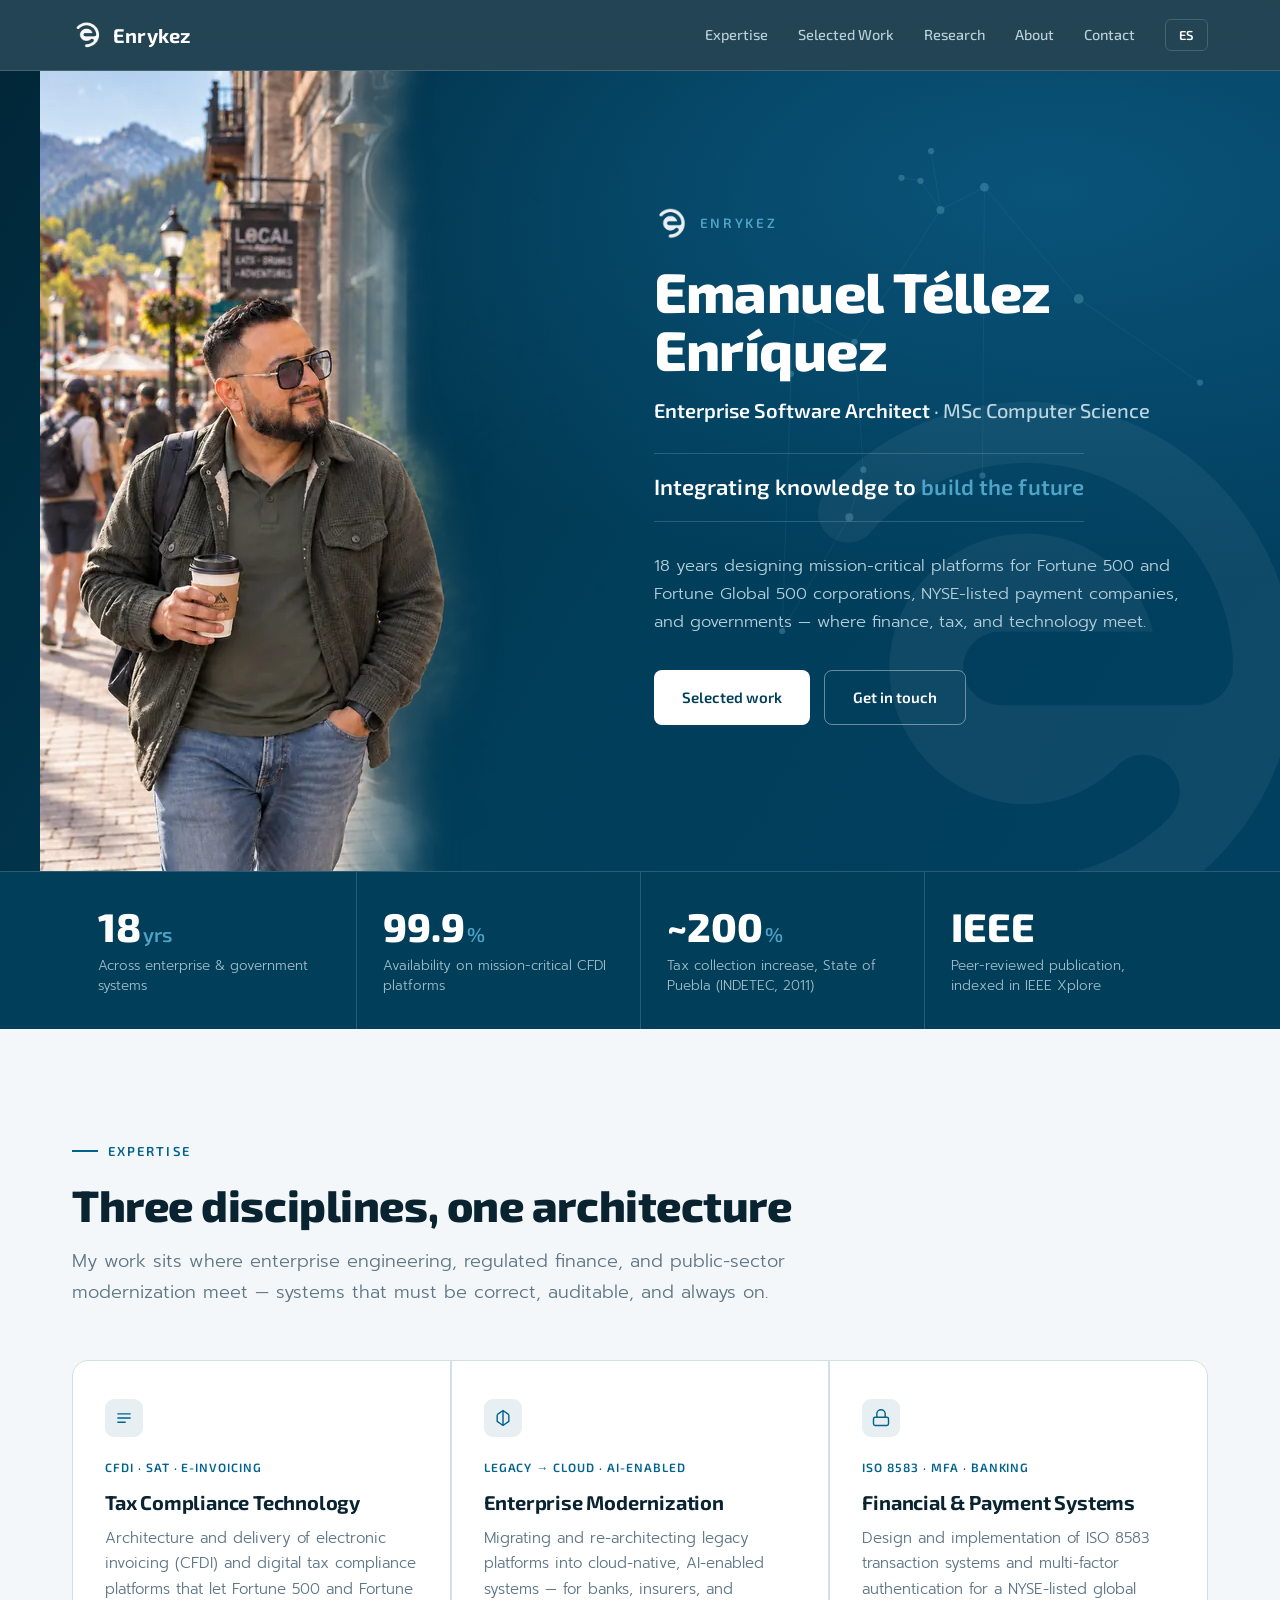
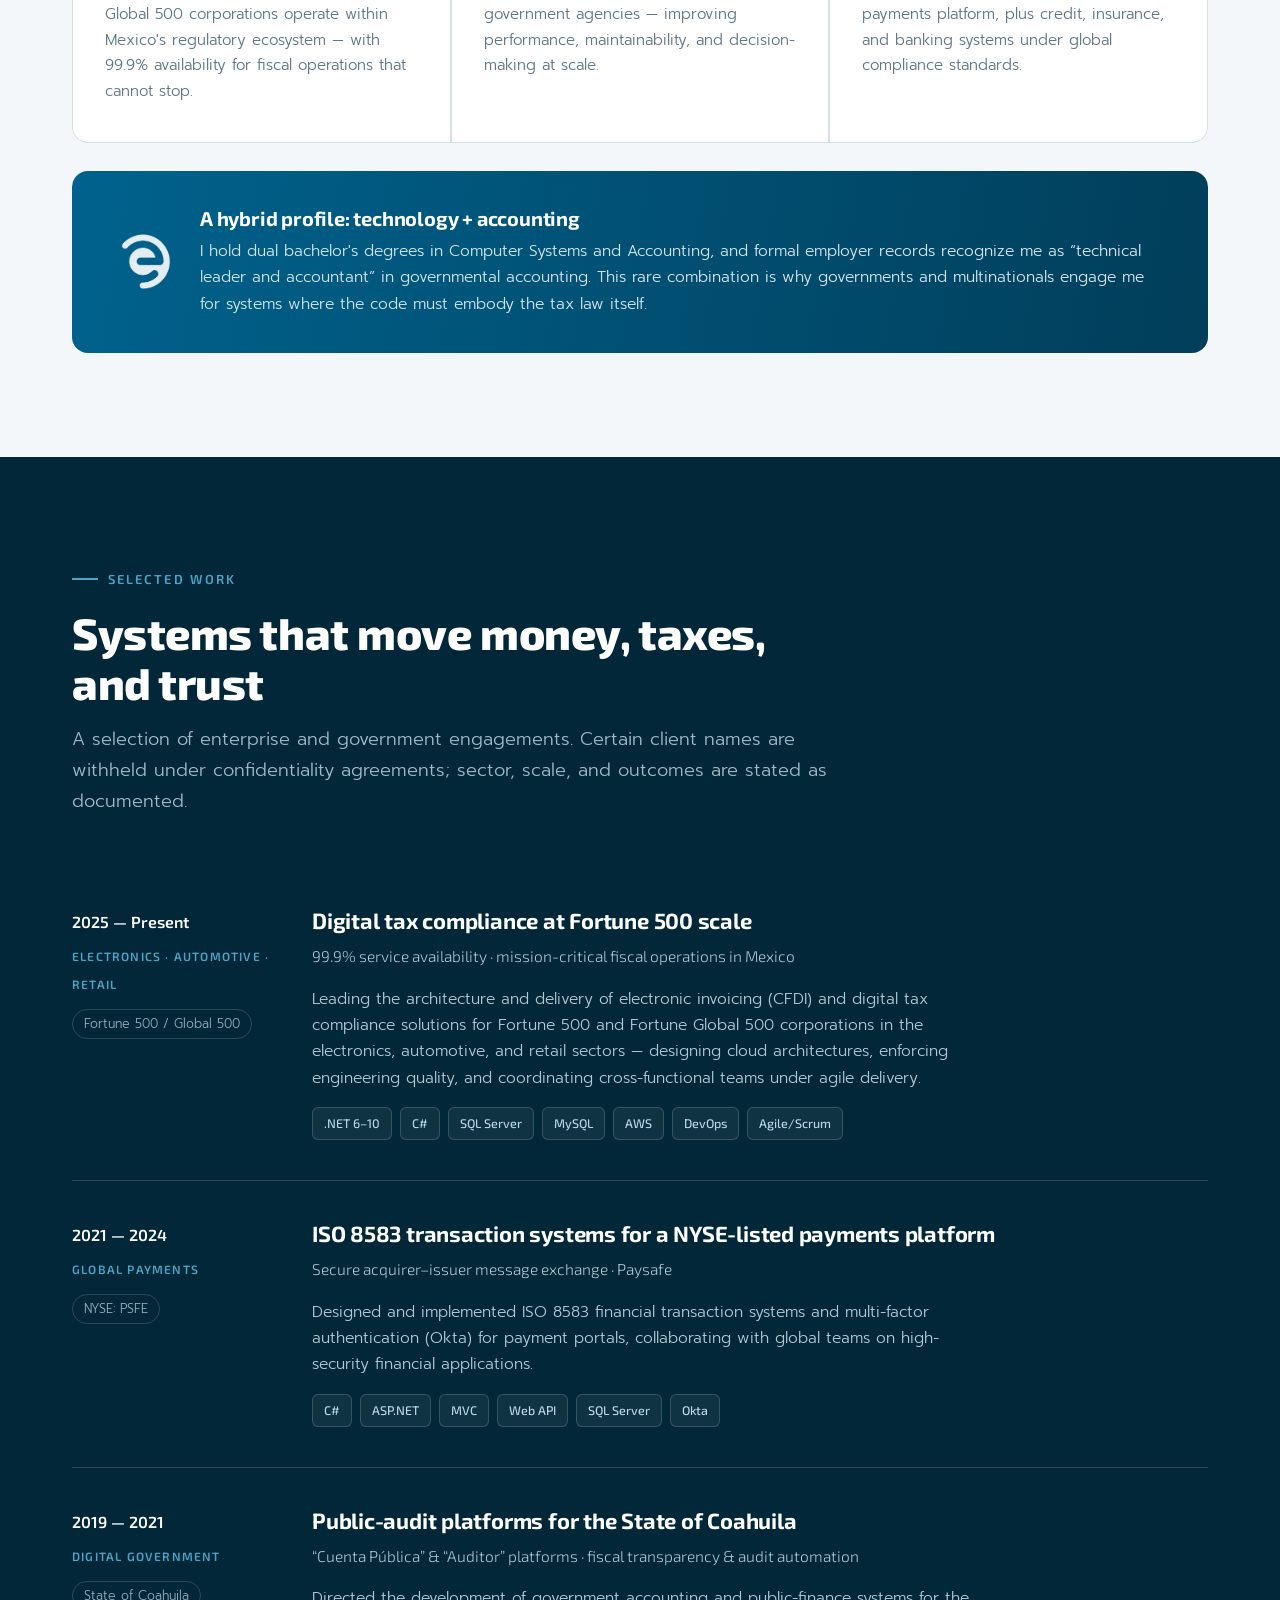
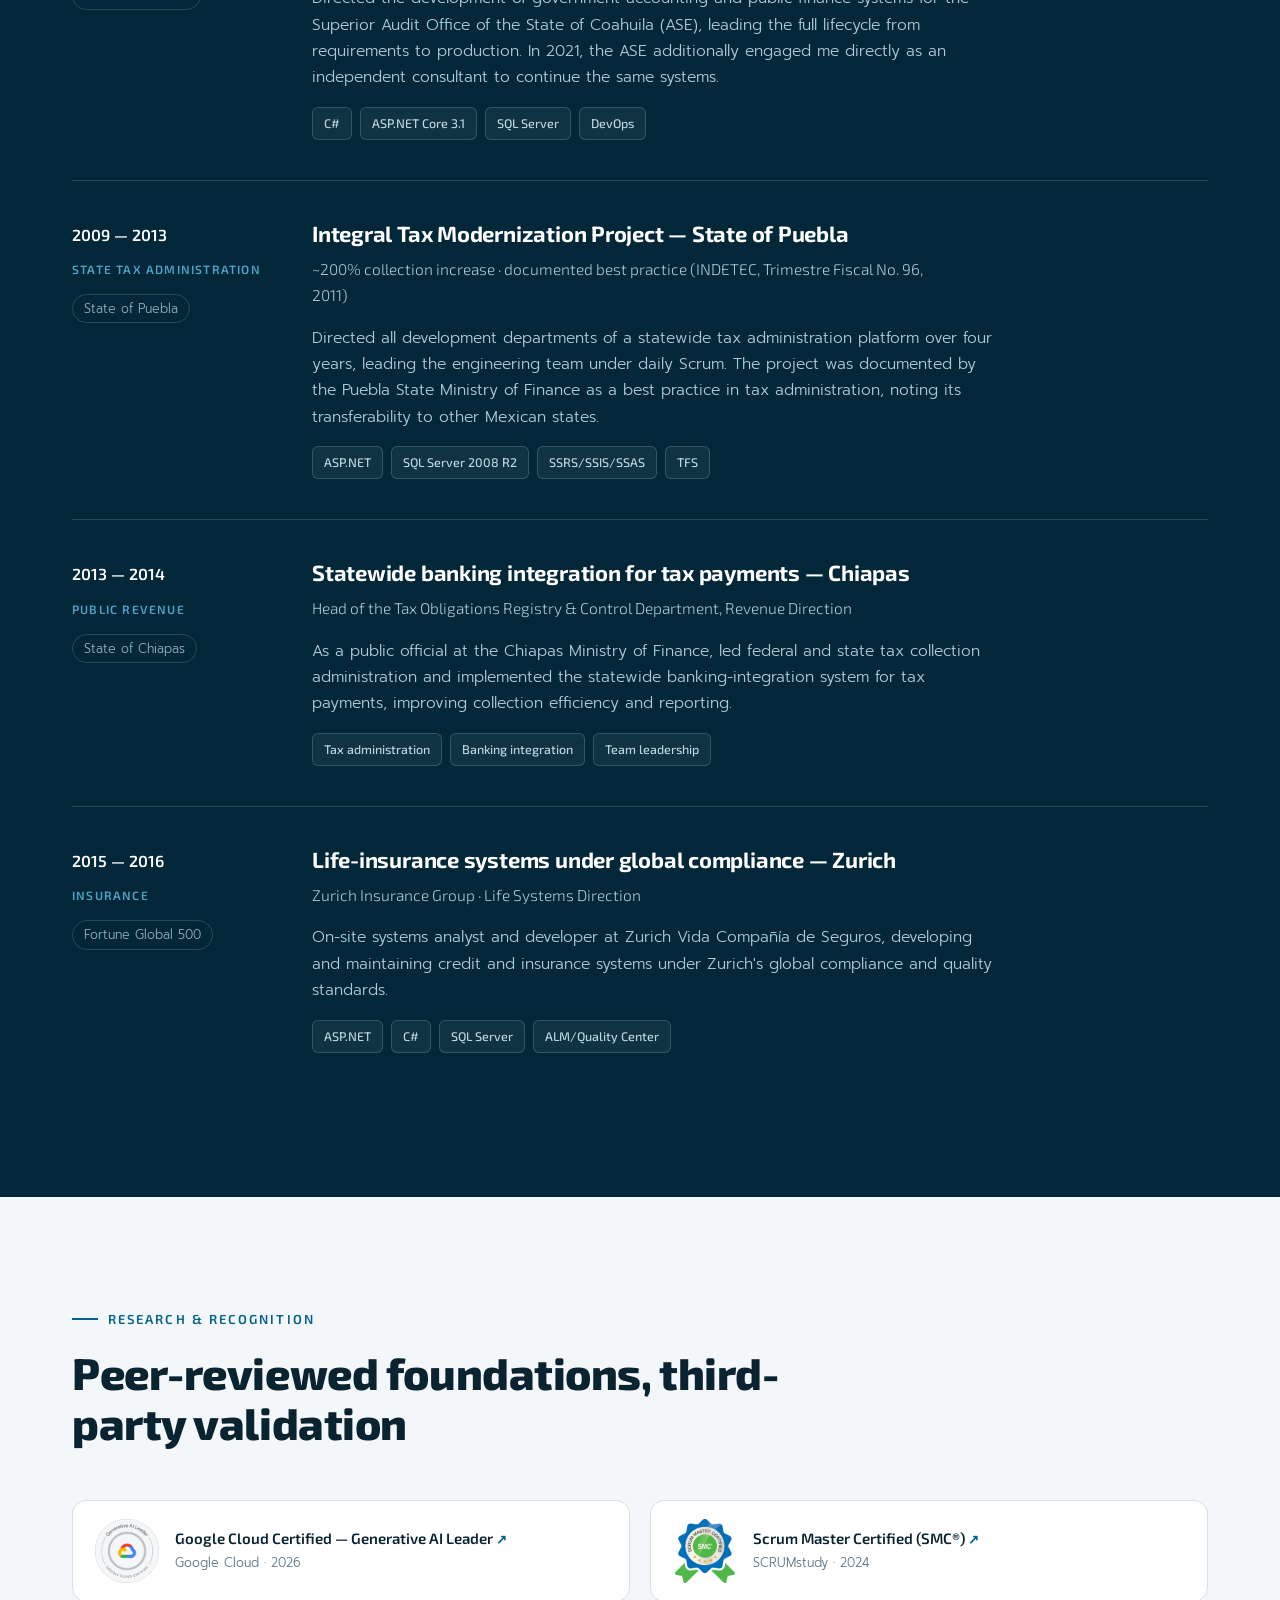
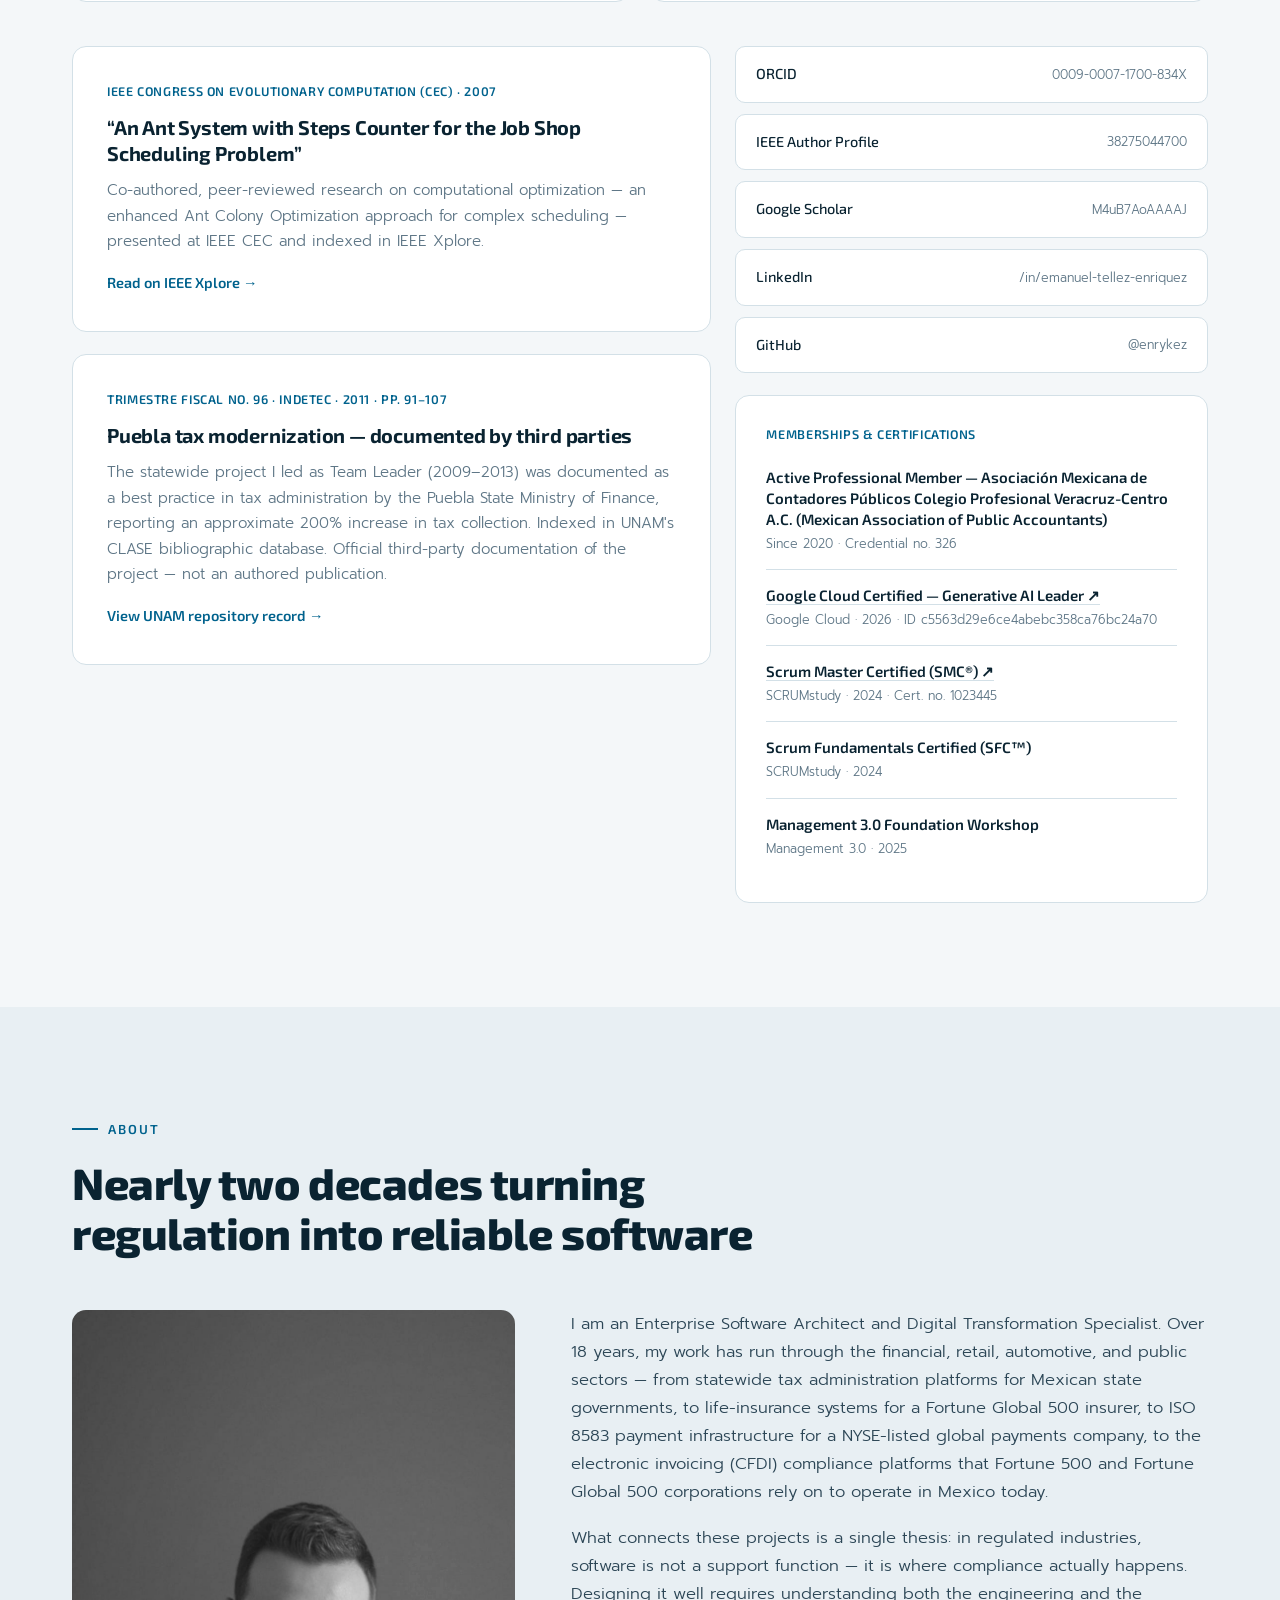
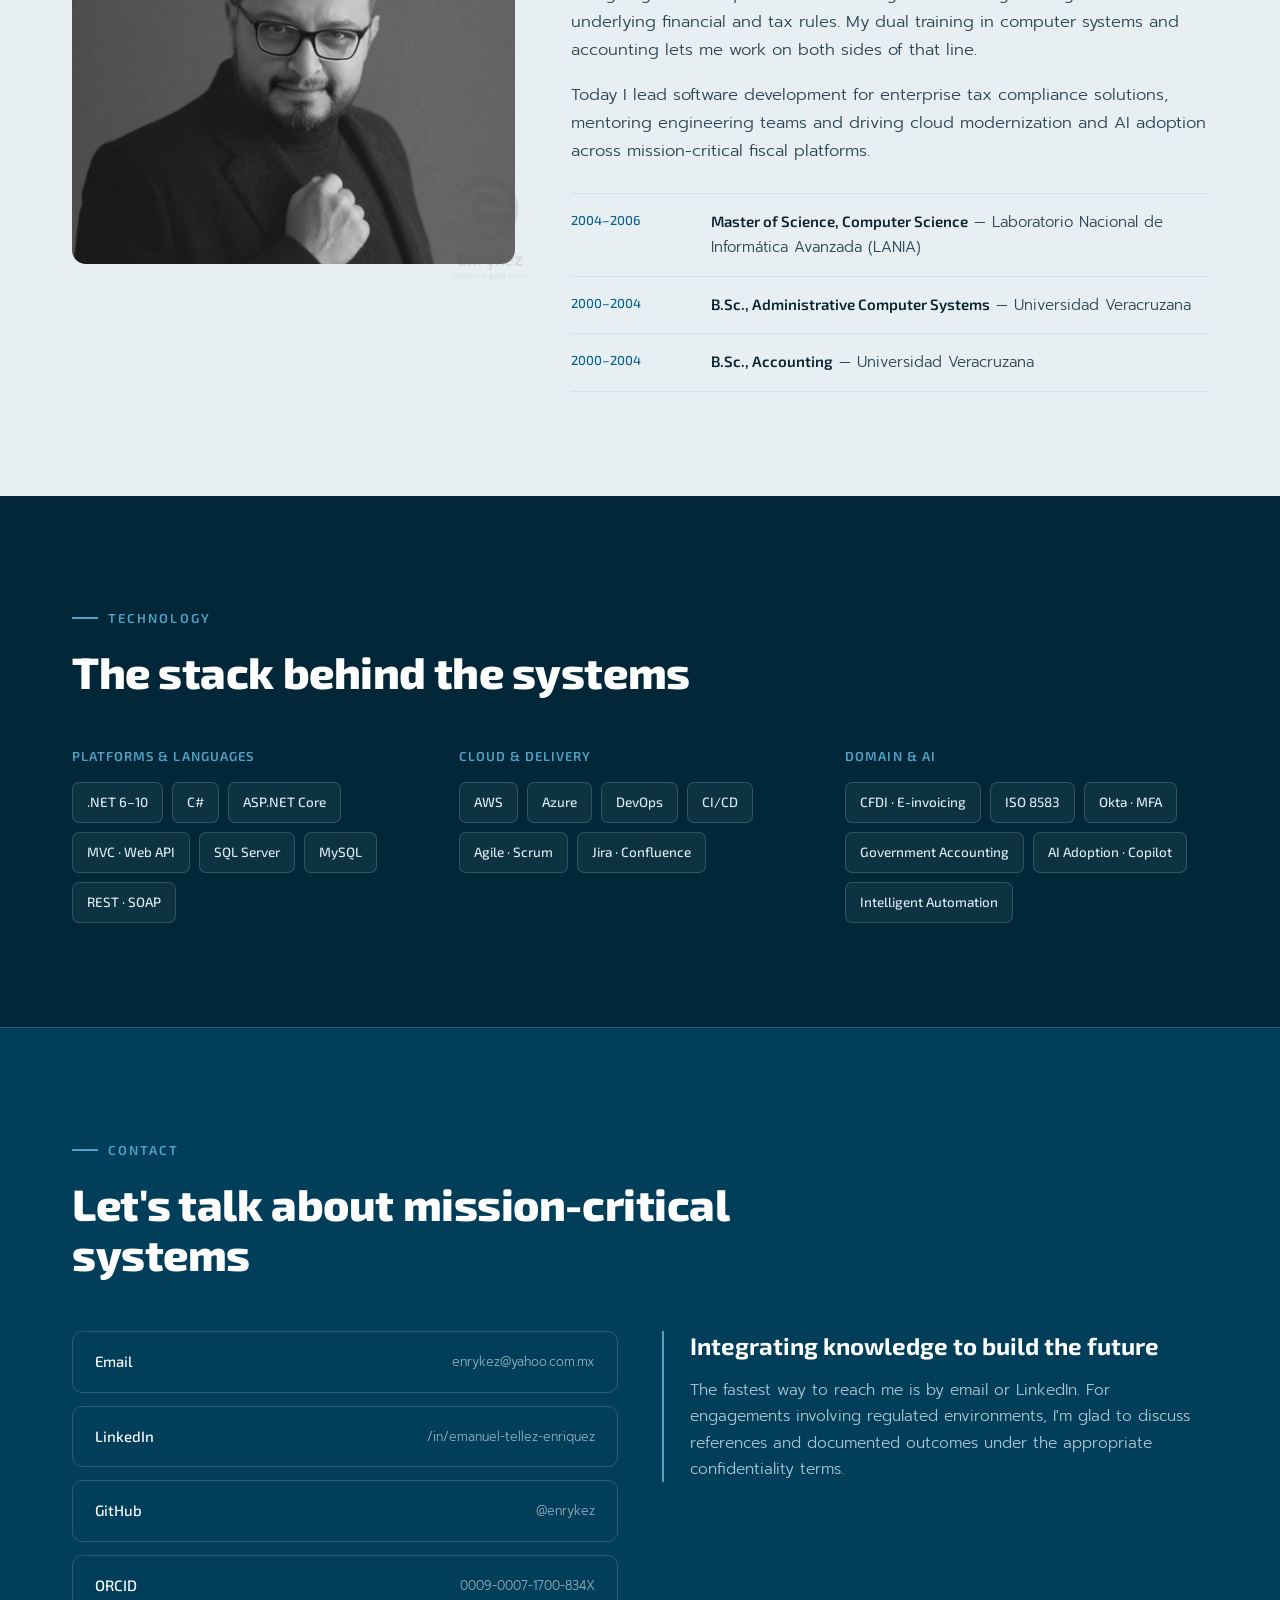
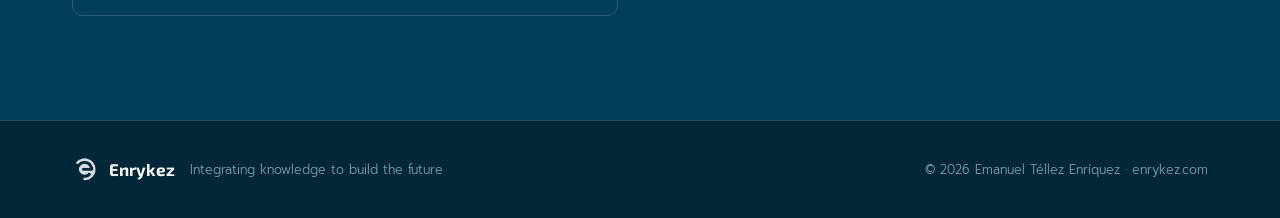
==== index.html @ e61f7959 "perf: optimize images, add OG card, fix consistency and a11y - Hero: 1.97 MB PNG -> responsive WebP " ====
<!DOCTYPE html>
<html lang="en">
<head>
<meta charset="UTF-8">
<meta name="viewport" content="width=device-width, initial-scale=1.0">
<title>Emanuel Téllez Enríquez — Enterprise Software Architect | Enrykez</title>
<meta name="description" content="Enterprise Software Architect with 18 years delivering mission-critical systems for Fortune 500 and Fortune Global 500 corporations, NYSE-listed payment platforms, and government institutions. Specialist in Mexico's electronic invoicing (CFDI) ecosystem, tax compliance automation, and enterprise modernization.">
<meta name="author" content="Emanuel Téllez Enríquez">
<link rel="canonical" href="https://enrykez.com/">
<meta property="og:type" content="profile">
<meta property="og:title" content="Emanuel Téllez Enríquez — Enterprise Software Architect | Enrykez">
<meta property="og:description" content="Integrating knowledge to build the future. 18 years of mission-critical systems for Fortune 500 & Global 500 corporations, payment platforms, and governments.">
<meta property="og:url" content="https://enrykez.com/">
<meta property="og:image" content="https://enrykez.com/assets/og-enrykez.jpg">
<meta property="og:image:width" content="1200">
<meta property="og:image:height" content="630">
<meta property="og:image:alt" content="Emanuel Téllez Enríquez — Enterprise Software Architect · Enrykez">
<meta property="og:locale" content="en_US">
<meta property="og:locale:alternate" content="es_MX">
<meta name="twitter:card" content="summary_large_image">
<meta name="theme-color" content="#012738">
<link rel="icon" href="assets/favicon.ico" sizes="any">
<link rel="icon" href="assets/favicon-32.png" type="image/png" sizes="32x32">
<link rel="apple-touch-icon" href="assets/apple-touch-icon.png">
<link rel="preload" as="image" href="assets/emanuel-hero-600.webp" imagesrcset="assets/emanuel-hero-600.webp 600w, assets/emanuel-hero-1086.webp 1086w" imagesizes="(max-width:1000px) 420px, 600px" type="image/webp">
<link rel="preconnect" href="https://fonts.googleapis.com">
<link rel="preconnect" href="https://fonts.gstatic.com" crossorigin>
<link href="https://fonts.googleapis.com/css2?family=Exo+2:wght@400;500;600;700;800&family=Prompt:wght@300;400;500;600&display=swap" rel="stylesheet">
<script type="application/ld+json">
{
  "@context": "https://schema.org",
  "@type": "Person",
  "name": "Emanuel Téllez Enríquez",
  "url": "https://enrykez.com",
  "jobTitle": "Enterprise Software Architect",
  "description": "Enterprise Software Architect and Digital Transformation Specialist. 18 years of experience in mission-critical systems for Fortune 500 and Fortune Global 500 corporations, payment platforms, and government institutions.",
  "alumniOf": [
    {"@type": "CollegeOrUniversity", "name": "Laboratorio Nacional de Informática Avanzada (LANIA)"},
    {"@type": "CollegeOrUniversity", "name": "Universidad Veracruzana"}
  ],
  "knowsAbout": ["Software Architecture", "Tax Compliance Technology", "Electronic Invoicing (CFDI)", "Enterprise Modernization", "Payment Systems (ISO 8583)", "Digital Government"],
  "sameAs": [
    "https://www.linkedin.com/in/emanuel-tellez-enriquez",
    "https://github.com/enrykez",
    "https://orcid.org/0009-0007-1700-834X",
    "https://scholar.google.com/citations?user=M4uB7AoAAAAJ",
    "https://ieeexplore.ieee.org/author/38275044700"
  ]
}
</script>
<style>
:root{
  --brand:#00628D;
  --brand-deep:#013E5A;
  --brand-abyss:#012738;
  --brand-glow:#4FA3C7;
  --paper:#F4F7F9;
  --paper-2:#E8EFF3;
  --ink:#0A2331;
  --text:#2C4656;
  --muted:#5E7686;
  --white:#FFFFFF;
  --line:#D3E0E7;
  --line-dark:rgba(255,255,255,.16);
  --display:'Exo 2',sans-serif;
  --body:'Prompt',sans-serif;
}
*{margin:0;padding:0;box-sizing:border-box}
html{scroll-behavior:smooth}
body{font-family:var(--body);font-weight:300;color:var(--text);background:var(--paper);line-height:1.7;font-size:16.5px;-webkit-font-smoothing:antialiased}
img{max-width:100%;display:block}
a{color:var(--brand);text-decoration:none}
a:hover{text-decoration:underline}
a:focus-visible,button:focus-visible{outline:2px solid var(--brand-glow);outline-offset:3px;border-radius:3px}
h1,h2,h3,h4{font-family:var(--display);color:var(--ink);line-height:1.14;font-weight:700;letter-spacing:-.01em}

/* Language toggle */
span.es,span.en{display:none}
span.en{display:inline}
body.lang-es span.es{display:inline}
body.lang-es span.en{display:none}

.wrap{max-width:1200px;margin:0 auto;padding:0 32px}
.section{padding:104px 0}
.section-head{max-width:760px;margin-bottom:52px}
.kicker{font-family:var(--display);font-weight:600;font-size:13px;letter-spacing:.16em;text-transform:uppercase;color:var(--brand);display:inline-flex;align-items:center;gap:10px;margin-bottom:18px}
.kicker::before{content:"";width:26px;height:2px;background:var(--brand);display:inline-block}
h2{font-size:clamp(30px,4vw,44px);font-weight:800;margin-bottom:16px}
.lede{font-size:18px;color:var(--muted);font-weight:300;max-width:70ch}
.dark{background:var(--brand-abyss);color:#CFE0E8}
.dark h2,.dark h3,.dark h4{color:#fff}
.dark .lede{color:#9FBAC7}
.dark .kicker{color:var(--brand-glow)}
.dark .kicker::before{background:var(--brand-glow)}

/* NAV */
nav{position:sticky;top:0;z-index:60;background:rgba(1,39,56,.86);backdrop-filter:blur(12px);border-bottom:1px solid var(--line-dark)}
.nav-inner{display:flex;align-items:center;justify-content:space-between;height:70px}
.brand-lock{display:flex;align-items:center;gap:11px;text-decoration:none}
.brand-lock img{width:30px;height:auto}
.brand-lock .wordmark{font-family:var(--display);font-weight:700;font-size:20px;color:#fff;letter-spacing:.01em}
.nav-links{display:flex;gap:30px;align-items:center}
.nav-links a{color:#B9CFD9;font-family:var(--display);font-size:14.5px;font-weight:500;text-decoration:none}
.nav-links a:hover{color:#fff}
.lang-btn{font-family:var(--display);font-weight:600;font-size:13px;color:#fff;background:transparent;border:1px solid var(--line-dark);border-radius:6px;padding:7px 13px;cursor:pointer;letter-spacing:.04em}
.lang-btn:hover{border-color:var(--brand-glow);color:var(--brand-glow)}
.menu-btn{display:none;background:none;border:none;color:#fff;font-size:26px;cursor:pointer;line-height:1}

/* HERO */
.hero{position:relative;background:
   radial-gradient(120% 90% at 82% 15%, #0A5379 0%, transparent 55%),
   linear-gradient(120deg, var(--brand-abyss) 0%, var(--brand-deep) 52%, #024061 100%);
   color:#EAF2F6;overflow:hidden}
.hero-net{position:absolute;inset:0;opacity:.5;pointer-events:none}
.hero-symbol-wm{position:absolute;right:-6%;bottom:-14%;width:52%;max-width:640px;opacity:.05;pointer-events:none;filter:brightness(0) invert(1)}
.hero-grid{position:relative;display:grid;grid-template-columns:1.02fr 1fr;align-items:end;min-height:640px;z-index:2}
.hero-photo{align-self:end;margin-left:-32px}
.hero-photo img{width:100%;max-width:600px;height:auto;display:block}
.hero-copy{align-self:center;padding:80px 0 90px 8px}
.hero-eyebrow{display:flex;align-items:center;gap:12px;margin-bottom:22px}
.hero-eyebrow img{width:34px;height:auto;filter:brightness(0) invert(1);opacity:.92}
.hero-eyebrow span{font-family:var(--display);font-weight:600;font-size:13.5px;letter-spacing:.2em;text-transform:uppercase;color:var(--brand-glow)}
.hero h1{color:#fff;font-size:clamp(34px,4.6vw,56px);font-weight:800;line-height:1.05;margin-bottom:14px}
.hero .role{font-family:var(--display);font-weight:500;font-size:clamp(16px,2vw,20px);color:#BcD7E2;margin-bottom:26px}
.hero .role b{color:#fff;font-weight:600}
.slogan{display:inline-block;font-family:var(--display);font-weight:600;font-size:clamp(17px,2.1vw,22px);color:#fff;padding:14px 0 15px;border-top:1px solid var(--line-dark);border-bottom:1px solid var(--line-dark);margin-bottom:30px;letter-spacing:.005em}
.slogan .accent{color:var(--brand-glow)}
.hero p.pitch{font-size:16.5px;color:#B4CED9;font-weight:300;max-width:52ch;margin-bottom:34px}
.hero-ctas{display:flex;gap:14px;flex-wrap:wrap}
.btn{display:inline-flex;align-items:center;font-family:var(--display);font-weight:600;font-size:15px;padding:14px 28px;border-radius:8px;text-decoration:none;transition:background .2s,border-color .2s,color .2s}
.btn:hover{text-decoration:none}
.btn-primary{background:var(--white);color:var(--brand-deep)}
.btn-primary:hover{background:var(--brand-glow);color:#04283a}
.btn-ghost{border:1px solid rgba(255,255,255,.4);color:#fff}
.btn-ghost:hover{border-color:#fff;background:rgba(255,255,255,.08)}

/* METRICS band */
.metrics{background:var(--brand-deep);border-top:1px solid var(--line-dark)}
.metrics-inner{display:grid;grid-template-columns:repeat(4,1fr)}
.metric-cell{padding:34px 26px;border-left:1px solid var(--line-dark);position:relative}
.metric-cell:first-child{border-left:none}
.metric-cell .num{font-family:var(--display);font-weight:800;font-size:clamp(30px,3.4vw,40px);color:#fff;line-height:1}
.metric-cell .num .unit{font-size:.5em;font-weight:600;color:var(--brand-glow);margin-left:2px}
.metric-cell .lbl{font-family:var(--body);font-weight:300;font-size:13.5px;color:#9FBAC7;margin-top:10px;line-height:1.45}

/* EXPERTISE */
.exp-grid{display:grid;grid-template-columns:repeat(3,1fr);gap:2px;background:var(--line);border:1px solid var(--line);border-radius:16px;overflow:hidden}
.exp-cell{background:var(--white);padding:38px 32px}
.exp-cell .exp-ico{width:38px;height:38px;border-radius:9px;background:var(--paper-2);display:flex;align-items:center;justify-content:center;margin-bottom:20px}
.exp-cell .exp-ico svg{width:20px;height:20px;stroke:var(--brand);fill:none;stroke-width:1.7}
.exp-cell h3{font-size:20px;font-weight:700;margin-bottom:12px}
.exp-cell .dom{font-family:var(--display);font-size:12px;font-weight:600;letter-spacing:.08em;text-transform:uppercase;color:var(--brand);margin-bottom:14px}
.exp-cell p{font-size:15px;color:var(--muted);font-weight:300}
.hybrid{margin-top:28px;background:linear-gradient(100deg,var(--brand) 0%,var(--brand-deep) 100%);border-radius:16px;padding:36px 40px;display:flex;gap:24px;align-items:center;color:#EAF2F6}
.hybrid .hb-symbol{width:64px;flex:none;filter:brightness(0) invert(1);opacity:.9}
.hybrid h3{color:#fff;font-size:20px;margin-bottom:8px}
.hybrid p{font-size:15.5px;color:#D3E4EC;font-weight:300}

/* WORK — editorial timeline */
.work-list{display:flex;flex-direction:column;gap:0}
.work-item{display:grid;grid-template-columns:200px 1fr;gap:40px;padding:40px 0;border-top:1px solid var(--line-dark)}
.work-item:first-child{border-top:none}
.work-when{font-family:var(--display);font-weight:600}
.work-when .yr{color:#fff;font-size:16px;display:block;margin-bottom:6px}
.work-when .sec{font-size:12px;font-weight:600;letter-spacing:.1em;text-transform:uppercase;color:var(--brand-glow)}
.work-when .flag{display:inline-block;margin-top:12px;font-family:var(--body);font-weight:300;font-size:12.5px;color:#8FAcBA;border:1px solid var(--line-dark);border-radius:20px;padding:3px 11px}
.work-body h3{color:#fff;font-size:22px;font-weight:700;margin-bottom:10px}
.work-impact{font-family:var(--display);font-weight:600;font-size:15px;color:var(--brand-glow);margin-bottom:12px}
.work-body p{font-size:15.5px;color:#AFC8D4;font-weight:300;margin-bottom:16px;max-width:68ch}
.work-tech{display:flex;flex-wrap:wrap;gap:8px}
.work-tech>span{font-family:var(--display);font-size:12.5px;font-weight:500;color:#BcD7E2;background:rgba(255,255,255,.06);border:1px solid var(--line-dark);border-radius:6px;padding:5px 11px}
.work-tech>span .en,.work-tech>span .es{background:none;border:none;padding:0}
.work-note{max-width:760px;margin:28px auto 0;text-align:center;font-size:13.5px;color:#7F9BAA;font-weight:300}

/* RESEARCH */
.research-grid{display:grid;grid-template-columns:1.15fr .85fr;gap:24px}
.paper{background:var(--white);border:1px solid var(--line);border-radius:14px;padding:34px}
.paper+.paper{margin-top:22px}
.paper .venue{font-family:var(--display);font-size:12.5px;font-weight:600;letter-spacing:.05em;color:var(--brand);text-transform:uppercase;margin-bottom:12px}
.paper h3{font-size:20px;font-weight:700;margin-bottom:12px;line-height:1.3}
.paper p{font-size:15px;color:var(--muted);font-weight:300}
.paper .go{display:inline-block;margin-top:16px;font-family:var(--display);font-weight:600;font-size:14.5px}
.profiles{display:flex;flex-direction:column;gap:11px}
.profile-link{display:flex;justify-content:space-between;align-items:center;background:var(--white);border:1px solid var(--line);border-radius:10px;padding:15px 20px;font-family:var(--display);font-size:14.5px;font-weight:500;color:var(--ink);text-decoration:none;transition:border-color .2s,transform .2s}
.profile-link:hover{border-color:var(--brand);text-decoration:none;transform:translateX(3px)}
.profile-link .id{font-family:var(--body);font-weight:300;font-size:12.5px;color:var(--muted)}

/* CERT BADGE STRIP */
.badge-strip{display:flex;flex-wrap:wrap;gap:20px;margin-bottom:44px}
.badge-tile{display:flex;align-items:center;gap:16px;background:var(--white);border:1px solid var(--line);border-radius:14px;padding:18px 22px;text-decoration:none;transition:border-color .2s,transform .2s;flex:1 1 260px;min-width:0}
.badge-tile:hover{border-color:var(--brand);transform:translateY(-2px);text-decoration:none}
.badge-tile img{width:64px;height:64px;object-fit:contain;flex:none}
.badge-tile .bt-txt{display:flex;flex-direction:column;gap:3px;min-width:0}
.badge-tile .bt-name{font-family:var(--display);font-weight:600;font-size:15px;color:var(--ink);line-height:1.3}
.badge-tile .bt-org{font-family:var(--body);font-weight:300;font-size:12.5px;color:var(--muted)}
.badge-tile.verifiable .bt-name::after{content:" ↗";color:var(--brand);font-size:.85em}
@media(max-width:1000px){.badge-tile{flex:1 1 100%}.badge-tile img{width:56px;height:56px}}

/* CREDENTIALS */
.cred-card{background:var(--white);border:1px solid var(--line);border-radius:14px;padding:28px 30px;margin-top:22px}
.cred-card .venue{font-family:var(--display);font-size:12.5px;font-weight:600;letter-spacing:.05em;color:var(--brand);text-transform:uppercase;margin-bottom:6px}
.cred-list{list-style:none}
.cred-list li{display:flex;align-items:center;gap:15px;padding:15px 0;border-bottom:1px solid var(--line)}
.cred-list li:last-child{border-bottom:none}
.cred-list li>div{display:flex;flex-direction:column;gap:3px;min-width:0}
.cred-name{font-family:var(--display);font-weight:600;color:var(--ink);font-size:15px;line-height:1.4}
.cred-name a{color:var(--ink);text-decoration:none;border-bottom:1px solid var(--line)}
.cred-name a:hover{color:var(--brand);border-bottom-color:var(--brand)}
.cred-meta{font-family:var(--body);font-weight:300;font-size:12.5px;color:var(--muted);word-break:break-word}

/* ABOUT */
.about-grid{display:grid;grid-template-columns:.82fr 1.18fr;gap:56px;align-items:start}
.about-photo{position:relative}
.about-photo img{border-radius:14px;filter:grayscale(1) contrast(1.02);width:100%;aspect-ratio:4/5;object-fit:cover;object-position:center top}
.about-photo .wm{position:absolute;right:-16px;bottom:-16px;width:82px;opacity:.14}
.about-copy p{margin-bottom:17px;font-size:16.5px;font-weight:300}
.edu{margin-top:28px;border-top:1px solid var(--line)}
.edu-row{display:grid;grid-template-columns:120px 1fr;gap:20px;padding:15px 0;border-bottom:1px solid var(--line);font-size:15px;font-weight:300}
.edu-row .yr{font-family:var(--display);font-size:13px;font-weight:500;color:var(--brand)}
.edu-row b{font-family:var(--display);color:var(--ink);font-weight:600}

/* TECH */
.tech-groups{display:grid;grid-template-columns:repeat(3,1fr);gap:24px}
.tech-group h3{font-family:var(--display);font-size:13px;font-weight:600;letter-spacing:.08em;text-transform:uppercase;color:var(--brand-glow);margin-bottom:18px}
.chips{display:flex;flex-wrap:wrap;gap:9px}
.chip{font-family:var(--display);font-size:13.5px;font-weight:500;color:#DCE9EF;background:rgba(255,255,255,.05);border:1px solid var(--line-dark);border-radius:7px;padding:8px 14px}

/* CONTACT */
.contact-grid{display:grid;grid-template-columns:1fr 1fr;gap:44px;align-items:start}
.contact-list{display:flex;flex-direction:column;gap:13px}
.contact-item{display:flex;justify-content:space-between;align-items:center;border:1px solid var(--line-dark);border-radius:10px;padding:17px 22px;color:#fff;text-decoration:none;font-family:var(--display);font-weight:500;font-size:15px;transition:border-color .2s,background .2s}
.contact-item:hover{border-color:var(--brand-glow);background:rgba(255,255,255,.05);text-decoration:none}
.contact-item .id{font-family:var(--body);font-weight:300;font-size:12.5px;color:#8FAcBA}
.contact-side{border-left:2px solid var(--brand-glow);padding-left:26px}
.contact-side .slogan-lg{font-family:var(--display);font-weight:700;font-size:24px;color:#fff;line-height:1.25;margin-bottom:16px}
.contact-side p{font-size:15.5px;color:#A8C3D0;font-weight:300}

/* FOOTER */
footer{background:var(--brand-abyss);border-top:1px solid var(--line-dark);padding:34px 0}
.footer-inner{display:flex;justify-content:space-between;align-items:center;gap:18px;flex-wrap:wrap}
.footer-brand{display:flex;align-items:center;gap:11px}
.footer-brand img{width:26px;filter:brightness(0) invert(1);opacity:.85}
.footer-brand .wm{font-family:var(--display);font-weight:700;color:#fff;font-size:17px}
.footer-brand .sl{font-family:var(--body);font-weight:300;font-size:12.5px;color:#7F9BAA;margin-left:4px}
.footer-meta{font-family:var(--body);font-weight:300;font-size:12.5px;color:#7F9BAA}

/* Reveal */
.reveal{opacity:0;transform:translateY(16px);transition:opacity .7s ease,transform .7s ease}
.reveal.on{opacity:1;transform:none}
@media (prefers-reduced-motion:reduce){
  html{scroll-behavior:auto}
  .reveal{opacity:1;transform:none;transition:none}
  .profile-link:hover{transform:none}
}

/* RESPONSIVE */
@media(max-width:1000px){
  .hero-grid{grid-template-columns:1fr;align-items:stretch;min-height:0}
  .hero-photo{order:1;margin:0 auto;max-width:420px}
  .hero-photo img{margin:0 auto}
  .hero-copy{order:2;padding:20px 0 64px;text-align:left}
  .hero-symbol-wm{display:none}
  .metrics-inner{grid-template-columns:1fr 1fr}
  .metric-cell:nth-child(3){border-left:none}
  .metric-cell:nth-child(3),.metric-cell:nth-child(4){border-top:1px solid var(--line-dark)}
  .exp-grid,.tech-groups{grid-template-columns:1fr}
  .research-grid,.about-grid,.contact-grid{grid-template-columns:1fr}
  .about-photo{max-width:380px}
  .work-item{grid-template-columns:1fr;gap:14px}
  .hybrid{flex-direction:column;text-align:center}
  .nav-links{display:none;position:absolute;top:70px;left:0;right:0;background:var(--brand-abyss);flex-direction:column;align-items:flex-start;padding:22px 32px;gap:20px;border-bottom:1px solid var(--line-dark)}
  .nav-links.open{display:flex}
  .menu-btn{display:block}
}
@media(max-width:520px){
  .wrap{padding:0 22px}
  .section{padding:76px 0}
  .metrics-inner{grid-template-columns:1fr}
  .metric-cell{border-left:none;border-top:1px solid var(--line-dark)}
  .metric-cell:first-child{border-top:none}
}
</style>
</head>
<body>
<script>try{if(localStorage.getItem('enrykez-lang')==='es'){document.body.classList.add('lang-es');document.documentElement.lang='es';}}catch(e){}</script>

<nav>
  <div class="wrap nav-inner">
    <a class="brand-lock" href="#top">
      <img src="assets/enrykez-symbol-white.png" alt="Enrykez">
      <span class="wordmark">Enrykez</span>
    </a>
    <button class="menu-btn" aria-label="Menu" aria-expanded="false" onclick="var n=document.getElementById('navlinks');var o=n.classList.toggle('open');this.setAttribute('aria-expanded',o)">☰</button>
    <div class="nav-links" id="navlinks">
      <a href="#expertise"><span class="en">Expertise</span><span class="es">Especialidad</span></a>
      <a href="#work"><span class="en">Selected Work</span><span class="es">Proyectos</span></a>
      <a href="#research"><span class="en">Research</span><span class="es">Investigación</span></a>
      <a href="#about"><span class="en">About</span><span class="es">Perfil</span></a>
      <a href="#contact"><span class="en">Contact</span><span class="es">Contacto</span></a>
      <button class="lang-btn" id="langBtn" onclick="toggleLang()">ES</button>
    </div>
  </div>
</nav>

<header class="hero" id="top">
  <svg class="hero-net" viewBox="0 0 1440 700" preserveAspectRatio="xMidYMid slice" aria-hidden="true" focusable="false">
    <g stroke="rgba(130,200,220,0.18)" stroke-width="1" fill="none">
      <line x1="1350.0" y1="350.5" x2="1213.6" y2="256.4"/>
      <line x1="1213.6" y1="256.4" x2="1107.4" y2="130.7"/>
      <line x1="1107.4" y1="130.7" x2="1058.0" y2="156.3"/>
      <line x1="1058.0" y1="156.3" x2="1047.5" y2="90.0"/>
      <line x1="1058.0" y1="156.3" x2="1035.6" y2="123.5"/>
      <line x1="1035.6" y1="123.5" x2="1014.2" y2="120.2"/>
      <line x1="1058.0" y1="156.3" x2="961.4" y2="304.6"/>
      <line x1="961.4" y1="304.6" x2="894.5" y2="267.9"/>
      <line x1="894.5" y1="267.9" x2="889.9" y2="340.7"/>
      <line x1="961.4" y1="304.6" x2="971.3" y2="448.5"/>
      <line x1="971.3" y1="448.5" x2="955.5" y2="501.9"/>
      <line x1="955.5" y1="501.9" x2="880.0" y2="630.0"/>
      <line x1="889.9" y1="340.7" x2="880.0" y2="630.0"/>
      <line x1="1107.4" y1="130.7" x2="1105.3" y2="455.2"/>
    </g>
    <g fill="rgba(130,200,220,0.55)">
      <circle cx="1107.4" cy="130.7" r="5"/>
      <circle cx="1213.6" cy="256.4" r="5.5"/>
      <circle cx="1058.0" cy="156.3" r="4.5"/>
      <circle cx="1035.6" cy="123.5" r="3.5"/>
      <circle cx="1014.2" cy="120.2" r="3.5"/>
      <circle cx="1047.5" cy="90.0" r="3.5"/>
      <circle cx="955.5" cy="501.9" r="4.5"/>
      <circle cx="971.3" cy="448.5" r="3.5"/>
      <circle cx="961.4" cy="304.6" r="3.5"/>
      <circle cx="894.5" cy="267.9" r="3.5"/>
      <circle cx="889.9" cy="340.7" r="3.5"/>
      <circle cx="880.0" cy="630.0" r="3.5"/>
      <circle cx="1105.3" cy="455.2" r="3.5"/>
      <circle cx="1350.0" cy="350.5" r="3.5"/>
    </g>
  </svg>
  <img class="hero-symbol-wm" src="assets/enrykez-symbol-white.png" alt="" aria-hidden="true">
  <div class="wrap hero-grid">
    <div class="hero-photo">
      <picture>
        <source type="image/webp" srcset="assets/emanuel-hero-600.webp 600w, assets/emanuel-hero-1086.webp 1086w" sizes="(max-width:1000px) 420px, 600px">
        <img src="assets/emanuel-hero.png" alt="Emanuel Téllez Enríquez walking through a mountain town, coffee in hand" width="600" height="800" fetchpriority="high" decoding="async">
      </picture>
    </div>
    <div class="hero-copy">
      <div class="hero-eyebrow">
        <img src="assets/enrykez-symbol-white.png" alt="">
        <span>Enrykez</span>
      </div>
      <h1>Emanuel Téllez Enríquez</h1>
      <p class="role"><b>Enterprise Software Architect</b> · <span class="en">MSc Computer Science</span><span class="es">Maestro en Ciencias de la Computación</span></p>
      <p class="slogan"><span class="en">Integrating knowledge to <span class="accent">build the future</span></span><span class="es">Integrar conocimiento para <span class="accent">construir el futuro</span></span></p>
      <p class="pitch"><span class="en">18 years designing mission-critical platforms for Fortune 500 and Fortune Global 500 corporations, NYSE-listed payment companies, and governments — where finance, tax, and technology meet.</span><span class="es">18 años diseñando plataformas de misión crítica para corporaciones Fortune 500 y Fortune Global 500, empresas de pagos listadas en NYSE y gobiernos — donde convergen finanzas, impuestos y tecnología.</span></p>
      <div class="hero-ctas">
        <a class="btn btn-primary" href="#work"><span class="en">Selected work</span><span class="es">Ver proyectos</span></a>
        <a class="btn btn-ghost" href="#contact"><span class="en">Get in touch</span><span class="es">Contacto</span></a>
      </div>
    </div>
  </div>
</header>

<div class="metrics" aria-label="Career metrics">
  <div class="wrap metrics-inner">
    <div class="metric-cell">
      <div class="num">18<span class="unit"><span class="en">yrs</span><span class="es">años</span></span></div>
      <div class="lbl"><span class="en">Across enterprise & government systems</span><span class="es">En sistemas empresariales y de gobierno</span></div>
    </div>
    <div class="metric-cell">
      <div class="num">99.9<span class="unit">%</span></div>
      <div class="lbl"><span class="en">Availability on mission-critical CFDI platforms</span><span class="es">Disponibilidad en plataformas CFDI críticas</span></div>
    </div>
    <div class="metric-cell">
      <div class="num">~200<span class="unit">%</span></div>
      <div class="lbl"><span class="en">Tax collection increase, State of Puebla (INDETEC, 2011)</span><span class="es">Aumento en recaudación, Estado de Puebla (INDETEC, 2011)</span></div>
    </div>
    <div class="metric-cell">
      <div class="num">IEEE</div>
      <div class="lbl"><span class="en">Peer-reviewed publication, indexed in IEEE Xplore</span><span class="es">Publicación arbitrada, indexada en IEEE Xplore</span></div>
    </div>
  </div>
</div>

<section class="section" id="expertise">
  <div class="wrap">
    <div class="section-head reveal">
      <span class="kicker"><span class="en">Expertise</span><span class="es">Especialidad</span></span>
      <h2><span class="en">Three disciplines, one architecture</span><span class="es">Tres disciplinas, una arquitectura</span></h2>
      <p class="lede"><span class="en">My work sits where enterprise engineering, regulated finance, and public-sector modernization meet — systems that must be correct, auditable, and always on.</span><span class="es">Mi trabajo está donde convergen la ingeniería empresarial, las finanzas reguladas y la modernización del sector público — sistemas que deben ser correctos, auditables y estar siempre disponibles.</span></p>
    </div>
    <div class="exp-grid reveal">
      <div class="exp-cell">
        <div class="exp-ico"><svg viewBox="0 0 24 24"><path d="M4 7h16M4 12h16M4 17h10"/></svg></div>
        <div class="dom">CFDI · SAT · E-invoicing</div>
        <h3><span class="en">Tax Compliance Technology</span><span class="es">Tecnología de Cumplimiento Fiscal</span></h3>
        <p><span class="en">Architecture and delivery of electronic invoicing (CFDI) and digital tax compliance platforms that let Fortune 500 and Fortune Global 500 corporations operate within Mexico's regulatory ecosystem — with 99.9% availability for fiscal operations that cannot stop.</span><span class="es">Arquitectura y entrega de plataformas de facturación electrónica (CFDI) y cumplimiento fiscal digital que permiten a corporaciones Fortune 500 y Fortune Global 500 operar dentro del ecosistema regulatorio mexicano — con 99.9% de disponibilidad para operaciones fiscales que no pueden detenerse.</span></p>
      </div>
      <div class="exp-cell">
        <div class="exp-ico"><svg viewBox="0 0 24 24"><path d="M12 3v18M5 8l7-5 7 5M5 8v8l7 5 7-5V8"/></svg></div>
        <div class="dom"><span class="en">Legacy → Cloud · AI-enabled</span><span class="es">Legado → Nube · con IA</span></div>
        <h3><span class="en">Enterprise Modernization</span><span class="es">Modernización Empresarial</span></h3>
        <p><span class="en">Migrating and re-architecting legacy platforms into cloud-native, AI-enabled systems — for banks, insurers, and government agencies — improving performance, maintainability, and decision-making at scale.</span><span class="es">Migración y rearquitectura de plataformas legadas hacia sistemas cloud-native habilitados con IA — para bancos, aseguradoras y agencias de gobierno — mejorando desempeño, mantenibilidad y toma de decisiones a escala.</span></p>
      </div>
      <div class="exp-cell">
        <div class="exp-ico"><svg viewBox="0 0 24 24"><rect x="3" y="11" width="18" height="10" rx="2"/><path d="M7 11V7a5 5 0 0110 0v4"/></svg></div>
        <div class="dom">ISO 8583 · MFA · Banking</div>
        <h3><span class="en">Financial & Payment Systems</span><span class="es">Sistemas Financieros y de Pago</span></h3>
        <p><span class="en">Design and implementation of ISO 8583 transaction systems and multi-factor authentication for a NYSE-listed global payments platform, plus credit, insurance, and banking systems under global compliance standards.</span><span class="es">Diseño e implementación de sistemas transaccionales ISO 8583 y autenticación multifactor para una plataforma global de pagos listada en NYSE, además de sistemas de crédito, seguros y banca bajo estándares globales de cumplimiento.</span></p>
      </div>
    </div>
    <div class="hybrid reveal">
      <img class="hb-symbol" src="assets/enrykez-symbol-white.png" alt="">
      <div>
        <h3><span class="en">A hybrid profile: technology + accounting</span><span class="es">Un perfil híbrido: tecnología + contaduría</span></h3>
        <p><span class="en">I hold dual bachelor's degrees in Computer Systems and Accounting, and formal employer records recognize me as “technical leader and accountant” in governmental accounting. This rare combination is why governments and multinationals engage me for systems where the code must embody the tax law itself.</span><span class="es">Tengo doble licenciatura en Sistemas Computacionales Administrativos y Contaduría, y registros formales de empleadores me reconocen como “líder técnico y contador” en contabilidad gubernamental. Esta combinación poco común es la razón por la que gobiernos y multinacionales me contratan para sistemas donde el código debe materializar la propia ley fiscal.</span></p>
      </div>
    </div>
  </div>
</section>

<section class="section dark" id="work">
  <div class="wrap">
    <div class="section-head reveal">
      <span class="kicker"><span class="en">Selected Work</span><span class="es">Proyectos Seleccionados</span></span>
      <h2><span class="en">Systems that move money, taxes, and trust</span><span class="es">Sistemas que mueven dinero, impuestos y confianza</span></h2>
      <p class="lede"><span class="en">A selection of enterprise and government engagements. Certain client names are withheld under confidentiality agreements; sector, scale, and outcomes are stated as documented.</span><span class="es">Una selección de proyectos empresariales y de gobierno. Algunos nombres de clientes se reservan por acuerdos de confidencialidad; sector, escala y resultados se presentan tal como están documentados.</span></p>
    </div>
    <div class="work-list">

      <article class="work-item reveal">
        <div class="work-when">
          <span class="yr">2025 — <span class="en">Present</span><span class="es">Actual</span></span>
          <span class="sec"><span class="en">Electronics · Automotive · Retail</span><span class="es">Electrónica · Automotriz · Retail</span></span>
          <span class="flag">Fortune 500 / Global 500</span>
        </div>
        <div class="work-body">
          <h3><span class="en">Digital tax compliance at Fortune 500 scale</span><span class="es">Cumplimiento fiscal digital a escala Fortune 500</span></h3>
          <p class="work-impact"><span class="en">99.9% service availability · mission-critical fiscal operations in Mexico</span><span class="es">99.9% de disponibilidad · operaciones fiscales de misión crítica en México</span></p>
          <p><span class="en">Leading the architecture and delivery of electronic invoicing (CFDI) and digital tax compliance solutions for Fortune 500 and Fortune Global 500 corporations in the electronics, automotive, and retail sectors — designing cloud architectures, enforcing engineering quality, and coordinating cross-functional teams under agile delivery.</span><span class="es">Liderazgo de la arquitectura y entrega de soluciones de facturación electrónica (CFDI) y cumplimiento fiscal digital para corporaciones Fortune 500 y Fortune Global 500 en electrónica, automotriz y retail — diseñando arquitecturas en la nube, asegurando calidad de ingeniería y coordinando equipos multifuncionales bajo entrega ágil.</span></p>
          <!-- EVIDENCE SLOT: architecture diagram · availability metrics · recommendation letter (pending NDA clearance for client names) -->
          <div class="work-tech"><span>.NET 6–10</span><span>C#</span><span>SQL Server</span><span>MySQL</span><span>AWS</span><span>DevOps</span><span>Agile/Scrum</span></div>
        </div>
      </article>

      <article class="work-item reveal">
        <div class="work-when">
          <span class="yr">2021 — 2024</span>
          <span class="sec"><span class="en">Global Payments</span><span class="es">Pagos Globales</span></span>
          <span class="flag">NYSE: PSFE</span>
        </div>
        <div class="work-body">
          <h3><span class="en">ISO 8583 transaction systems for a NYSE-listed payments platform</span><span class="es">Sistemas transaccionales ISO 8583 para plataforma de pagos en NYSE</span></h3>
          <p class="work-impact"><span class="en">Secure acquirer–issuer message exchange · Paysafe</span><span class="es">Intercambio seguro adquirente–emisor · Paysafe</span></p>
          <p><span class="en">Designed and implemented ISO 8583 financial transaction systems and multi-factor authentication (Okta) for payment portals, collaborating with global teams on high-security financial applications.</span><span class="es">Diseño e implementación de sistemas transaccionales financieros ISO 8583 y autenticación multifactor (Okta) para portales de pago, colaborando con equipos globales en aplicaciones financieras de alta seguridad.</span></p>
          <!-- EVIDENCE SLOT: system context diagram · reference letter (Baiju Edachali, Mphasis) -->
          <div class="work-tech"><span>C#</span><span>ASP.NET</span><span>MVC</span><span>Web API</span><span>SQL Server</span><span>Okta</span></div>
        </div>
      </article>

      <article class="work-item reveal">
        <div class="work-when">
          <span class="yr">2019 — 2021</span>
          <span class="sec"><span class="en">Digital Government</span><span class="es">Gobierno Digital</span></span>
          <span class="flag"><span class="en">State of Coahuila</span><span class="es">Estado de Coahuila</span></span>
        </div>
        <div class="work-body">
          <h3><span class="en">Public-audit platforms for the State of Coahuila</span><span class="es">Plataformas de auditoría pública para el Estado de Coahuila</span></h3>
          <p class="work-impact"><span class="en">“Cuenta Pública” & “Auditor” platforms · fiscal transparency & audit automation</span><span class="es">Plataformas “Cuenta Pública” y “Auditor” · transparencia fiscal y automatización de auditoría</span></p>
          <p><span class="en">Directed the development of government accounting and public-finance systems for the Superior Audit Office of the State of Coahuila (ASE), leading the full lifecycle from requirements to production. In 2021, the ASE additionally engaged me directly as an independent consultant to continue the same systems.</span><span class="es">Dirigí el desarrollo de sistemas de contabilidad gubernamental y finanzas públicas para la Auditoría Superior del Estado de Coahuila (ASE), liderando el ciclo completo desde requerimientos hasta producción. En 2021, la ASE me contrató además de forma directa como consultor independiente para continuar los mismos sistemas.</span></p>
          <!-- EVIDENCE SLOT: platform screenshots (public-facing) · employer record "technical leader and accountant" -->
          <div class="work-tech"><span>C#</span><span>ASP.NET Core 3.1</span><span>SQL Server</span><span>DevOps</span></div>
        </div>
      </article>

      <article class="work-item reveal">
        <div class="work-when">
          <span class="yr">2009 — 2013</span>
          <span class="sec"><span class="en">State Tax Administration</span><span class="es">Administración Tributaria Estatal</span></span>
          <span class="flag"><span class="en">State of Puebla</span><span class="es">Estado de Puebla</span></span>
        </div>
        <div class="work-body">
          <h3><span class="en">Integral Tax Modernization Project — State of Puebla</span><span class="es">Proyecto Integral de Modernización Tributaria — Estado de Puebla</span></h3>
          <p class="work-impact"><span class="en">~200% collection increase · documented best practice (INDETEC, Trimestre Fiscal No. 96, 2011)</span><span class="es">~200% de aumento en recaudación · mejor práctica documentada (INDETEC, Trimestre Fiscal No. 96, 2011)</span></p>
          <p><span class="en">Directed all development departments of a statewide tax administration platform over four years, leading the engineering team under daily Scrum. The project was documented by the Puebla State Ministry of Finance as a best practice in tax administration, noting its transferability to other Mexican states.</span><span class="es">Dirigí todos los departamentos de desarrollo de una plataforma estatal de administración tributaria durante cuatro años, liderando al equipo de ingeniería bajo Scrum diario. El proyecto fue documentado por la Secretaría de Finanzas del Estado de Puebla como mejor práctica en administración tributaria, señalando su transferibilidad a otros estados mexicanos.</span></p>
          <!-- EVIDENCE SLOT: Trimestre Fiscal No.96 pp.91–107 excerpt · 2014 letter (Ing. Rafael B. Vega González, Iqia) -->
          <div class="work-tech"><span>ASP.NET</span><span>SQL Server 2008 R2</span><span>SSRS/SSIS/SSAS</span><span>TFS</span></div>
        </div>
      </article>

      <article class="work-item reveal">
        <div class="work-when">
          <span class="yr">2013 — 2014</span>
          <span class="sec"><span class="en">Public Revenue</span><span class="es">Recaudación Pública</span></span>
          <span class="flag"><span class="en">State of Chiapas</span><span class="es">Estado de Chiapas</span></span>
        </div>
        <div class="work-body">
          <h3><span class="en">Statewide banking integration for tax payments — Chiapas</span><span class="es">Integración bancaria estatal para pago de impuestos — Chiapas</span></h3>
          <p class="work-impact"><span class="en">Head of the Tax Obligations Registry & Control Department, Revenue Direction</span><span class="es">Jefe del Depto. de Registro y Control de Obligaciones, Dirección de Ingresos</span></p>
          <p><span class="en">As a public official at the Chiapas Ministry of Finance, led federal and state tax collection administration and implemented the statewide banking-integration system for tax payments, improving collection efficiency and reporting.</span><span class="es">Como funcionario público en la Secretaría de Hacienda de Chiapas, lideré la administración de recaudación federal y estatal e implementé el sistema estatal de integración bancaria para pago de impuestos, mejorando eficiencia y reportes de recaudación.</span></p>
          <!-- EVIDENCE SLOT: appointment record · system description -->
          <div class="work-tech"><span class="chip-t"><span class="en">Tax administration</span><span class="es">Administración tributaria</span></span><span class="chip-t"><span class="en">Banking integration</span><span class="es">Integración bancaria</span></span><span class="chip-t"><span class="en">Team leadership</span><span class="es">Liderazgo de equipo</span></span></div>
        </div>
      </article>

      <article class="work-item reveal">
        <div class="work-when">
          <span class="yr">2015 — 2016</span>
          <span class="sec"><span class="en">Insurance</span><span class="es">Seguros</span></span>
          <span class="flag">Fortune Global 500</span>
        </div>
        <div class="work-body">
          <h3><span class="en">Life-insurance systems under global compliance — Zurich</span><span class="es">Sistemas de seguros de vida bajo cumplimiento global — Zurich</span></h3>
          <p class="work-impact"><span class="en">Zurich Insurance Group · Life Systems Direction</span><span class="es">Zurich Insurance Group · Dirección de Sistemas Vida</span></p>
          <p><span class="en">On-site systems analyst and developer at Zurich Vida Compañía de Seguros, developing and maintaining credit and insurance systems under Zurich's global compliance and quality standards.</span><span class="es">Analista y desarrollador de sistemas en sitio en Zurich Vida Compañía de Seguros, desarrollando y manteniendo sistemas de crédito y seguros bajo los estándares globales de cumplimiento y calidad de Zurich.</span></p>
          <!-- EVIDENCE SLOT: assignment letter (Porto Mx staffing) -->
          <div class="work-tech"><span>ASP.NET</span><span>C#</span><span>SQL Server</span><span>ALM/Quality Center</span></div>
        </div>
      </article>

    </div>
  </div>
</section>

<section class="section" id="research">
  <div class="wrap">
    <div class="section-head reveal">
      <span class="kicker"><span class="en">Research & Recognition</span><span class="es">Investigación y Reconocimiento</span></span>
      <h2><span class="en">Peer-reviewed foundations, third-party validation</span><span class="es">Bases arbitradas, validación de terceros</span></h2>
    </div>
    <div class="badge-strip reveal">
      <a class="badge-tile verifiable" href="https://www.credly.com/badges/b93ae655-e428-44e6-885d-d0d0f56804da/" target="_blank" rel="noopener">
        <img src="assets/google-genai-badge.png" alt="Google Cloud Certified — Generative AI Leader badge">
        <span class="bt-txt">
          <span class="bt-name">Google Cloud Certified — Generative AI Leader</span>
          <span class="bt-org">Google Cloud · 2026</span>
        </span>
      </a>
      <a class="badge-tile verifiable" href="https://c46e136a583f7e334124-ac22991740ab4ff17e21daf2ed577041.ssl.cf1.rackcdn.com/Certificate/ScrumMasterCertified-EmanuelTellezEnriquez-1023445.pdf" target="_blank" rel="noopener">
        <img src="assets/smc-badge.png" alt="Scrum Master Certified (SMC) badge — SCRUMstudy">
        <span class="bt-txt">
          <span class="bt-name">Scrum Master Certified (SMC®)</span>
          <span class="bt-org">SCRUMstudy · 2024</span>
        </span>
      </a>
    </div>
    <div class="research-grid">
      <div class="reveal">
        <div class="paper">
          <p class="venue">IEEE Congress on Evolutionary Computation (CEC) · 2007</p>
          <h3>“An Ant System with Steps Counter for the Job Shop Scheduling Problem”</h3>
          <p><span class="en">Co-authored, peer-reviewed research on computational optimization — an enhanced Ant Colony Optimization approach for complex scheduling — presented at IEEE CEC and indexed in IEEE Xplore.</span><span class="es">Investigación arbitrada en coautoría sobre optimización computacional — un enfoque mejorado de Optimización por Colonia de Hormigas para calendarización compleja — presentada en IEEE CEC e indexada en IEEE Xplore.</span></p>
          <a class="go" href="https://ieeexplore.ieee.org/document/4424509" target="_blank" rel="noopener"><span class="en">Read on IEEE Xplore →</span><span class="es">Ver en IEEE Xplore →</span></a>
        </div>
        <div class="paper">
          <p class="venue">Trimestre Fiscal No. 96 · INDETEC · 2011 · pp. 91–107</p>
          <h3><span class="en">Puebla tax modernization — documented by third parties</span><span class="es">Modernización tributaria de Puebla — documentada por terceros</span></h3>
          <p><span class="en">The statewide project I led as Team Leader (2009–2013) was documented as a best practice in tax administration by the Puebla State Ministry of Finance, reporting an approximate 200% increase in tax collection. Indexed in UNAM's CLASE bibliographic database. Official third-party documentation of the project — not an authored publication.</span><span class="es">El proyecto estatal que lideré como Team Leader (2009–2013) fue documentado como mejor práctica en administración tributaria por la Secretaría de Finanzas del Estado de Puebla, reportando un aumento aproximado de 200% en la recaudación. Indexado en la base bibliográfica CLASE de la UNAM. Documentación oficial de terceros sobre el proyecto — no una publicación de autoría propia.</span></p>
          <a class="go" href="https://ru.dgb.unam.mx/items/24ba0649-422d-46c7-8d70-f07ec7eb1b35" target="_blank" rel="noopener"><span class="en">View UNAM repository record →</span><span class="es">Ver registro en repositorio UNAM →</span></a>
        </div>
      </div>
      <div class="reveal">
        <div class="profiles">
          <a class="profile-link" href="https://orcid.org/0009-0007-1700-834X" target="_blank" rel="noopener">ORCID <span class="id">0009-0007-1700-834X</span></a>
          <a class="profile-link" href="https://ieeexplore.ieee.org/author/38275044700" target="_blank" rel="noopener">IEEE Author Profile <span class="id">38275044700</span></a>
          <a class="profile-link" href="https://scholar.google.com/citations?user=M4uB7AoAAAAJ" target="_blank" rel="noopener">Google Scholar <span class="id">M4uB7AoAAAAJ</span></a>
          <a class="profile-link" href="https://www.linkedin.com/in/emanuel-tellez-enriquez" target="_blank" rel="noopener">LinkedIn <span class="id">/in/emanuel-tellez-enriquez</span></a>
          <a class="profile-link" href="https://github.com/enrykez" target="_blank" rel="noopener">GitHub <span class="id">@enrykez</span></a>
        </div>
        <div class="cred-card">
          <p class="venue"><span class="en">Memberships & Certifications</span><span class="es">Membresías y Certificaciones</span></p>
          <ul class="cred-list">
            <li>
              <div>
                <span class="cred-name"><span class="en">Active Professional Member — Asociación Mexicana de Contadores Públicos Colegio Profesional Veracruz-Centro A.C. (Mexican Association of Public Accountants)</span><span class="es">Miembro Profesional Activo — Asociación Mexicana de Contadores Públicos Colegio Profesional Veracruz-Centro A.C.</span></span>
                <span class="cred-meta"><span class="en">Since 2020 · Credential no. 326</span><span class="es">Desde 2020 · Credencial no. 326</span></span>
              </div>
            </li>
            <li>
              <div>
                <span class="cred-name"><a href="https://www.credly.com/badges/b93ae655-e428-44e6-885d-d0d0f56804da/" target="_blank" rel="noopener">Google Cloud Certified — Generative AI Leader ↗</a></span>
                <span class="cred-meta">Google Cloud · 2026 · ID c5563d29e6ce4abebc358ca76bc24a70</span>
              </div>
            </li>
            <li>
              <div>
                <span class="cred-name"><a href="https://c46e136a583f7e334124-ac22991740ab4ff17e21daf2ed577041.ssl.cf1.rackcdn.com/Certificate/ScrumMasterCertified-EmanuelTellezEnriquez-1023445.pdf" target="_blank" rel="noopener">Scrum Master Certified (SMC®) ↗</a></span>
                <span class="cred-meta">SCRUMstudy · 2024 · Cert. no. 1023445</span>
              </div>
            </li>
            <li>
              <div>
                <span class="cred-name">Scrum Fundamentals Certified (SFC™)</span>
                <span class="cred-meta">SCRUMstudy · 2024</span>
              </div>
            </li>
            <li>
              <div>
                <span class="cred-name">Management 3.0 Foundation Workshop</span>
                <span class="cred-meta">Management 3.0 · 2025</span>
              </div>
            </li>
          </ul>
        </div>
      </div>
    </div>
  </div>
</section>

<section class="section" id="about" style="background:var(--paper-2)">
  <div class="wrap">
    <div class="section-head reveal">
      <span class="kicker"><span class="en">About</span><span class="es">Perfil</span></span>
      <h2><span class="en">Nearly two decades turning regulation into reliable software</span><span class="es">Casi dos décadas convirtiendo regulación en software confiable</span></h2>
    </div>
    <div class="about-grid">
      <div class="about-photo reveal">
        <img src="assets/emanuel-about.jpg" alt="Emanuel Téllez Enríquez" loading="lazy">
        <img class="wm" src="assets/enrykez-symbol-brand.png" alt="" aria-hidden="true">
      </div>
      <div class="about-copy reveal">
        <p><span class="en">I am an Enterprise Software Architect and Digital Transformation Specialist. Over 18 years, my work has run through the financial, retail, automotive, and public sectors — from statewide tax administration platforms for Mexican state governments, to life-insurance systems for a Fortune Global 500 insurer, to ISO 8583 payment infrastructure for a NYSE-listed global payments company, to the electronic invoicing (CFDI) compliance platforms that Fortune 500 and Fortune Global 500 corporations rely on to operate in Mexico today.</span><span class="es">Soy Arquitecto de Software Empresarial y Especialista en Transformación Digital. A lo largo de 18 años, mi trabajo ha atravesado los sectores financiero, retail, automotriz y público — desde plataformas estatales de administración tributaria para gobiernos de estados mexicanos, hasta sistemas de seguros de vida para una aseguradora Fortune Global 500, infraestructura de pagos ISO 8583 para una compañía global de pagos listada en NYSE, y las plataformas de cumplimiento de facturación electrónica (CFDI) en las que corporaciones Fortune 500 y Fortune Global 500 confían hoy para operar en México.</span></p>
        <p><span class="en">What connects these projects is a single thesis: in regulated industries, software is not a support function — it is where compliance actually happens. Designing it well requires understanding both the engineering and the underlying financial and tax rules. My dual training in computer systems and accounting lets me work on both sides of that line.</span><span class="es">Lo que conecta estos proyectos es una sola tesis: en las industrias reguladas, el software no es una función de soporte — es donde el cumplimiento realmente ocurre. Diseñarlo bien exige entender tanto la ingeniería como las reglas financieras y fiscales subyacentes. Mi doble formación en sistemas computacionales y contaduría me permite trabajar en ambos lados de esa línea.</span></p>
        <p><span class="en">Today I lead software development for enterprise tax compliance solutions, mentoring engineering teams and driving cloud modernization and AI adoption across mission-critical fiscal platforms.</span><span class="es">Actualmente lidero el desarrollo de software de soluciones empresariales de cumplimiento fiscal, brindando mentoría a equipos de ingeniería e impulsando la modernización en la nube y la adopción de IA en plataformas fiscales de misión crítica.</span></p>
        <div class="edu">
          <div class="edu-row"><span class="yr">2004–2006</span><span><b><span class="en">Master of Science, Computer Science</span><span class="es">Maestría en Ciencias de la Computación</span></b> — Laboratorio Nacional de Informática Avanzada (LANIA)</span></div>
          <div class="edu-row"><span class="yr">2000–2004</span><span><b><span class="en">B.Sc., Administrative Computer Systems</span><span class="es">Lic. en Sistemas Computacionales Administrativos</span></b> — Universidad Veracruzana</span></div>
          <div class="edu-row"><span class="yr">2000–2004</span><span><b><span class="en">B.Sc., Accounting</span><span class="es">Lic. en Contaduría</span></b> — Universidad Veracruzana</span></div>
        </div>
      </div>
    </div>
  </div>
</section>

<section class="section dark" id="stack">
  <div class="wrap">
    <div class="section-head reveal">
      <span class="kicker"><span class="en">Technology</span><span class="es">Tecnología</span></span>
      <h2><span class="en">The stack behind the systems</span><span class="es">El stack detrás de los sistemas</span></h2>
    </div>
    <div class="tech-groups reveal">
      <div class="tech-group">
        <h3><span class="en">Platforms & Languages</span><span class="es">Plataformas y Lenguajes</span></h3>
        <div class="chips"><span class="chip">.NET 6–10</span><span class="chip">C#</span><span class="chip">ASP.NET Core</span><span class="chip">MVC · Web API</span><span class="chip">SQL Server</span><span class="chip">MySQL</span><span class="chip">REST · SOAP</span></div>
      </div>
      <div class="tech-group">
        <h3><span class="en">Cloud & Delivery</span><span class="es">Nube y Entrega</span></h3>
        <div class="chips"><span class="chip">AWS</span><span class="chip">Azure</span><span class="chip">DevOps</span><span class="chip">CI/CD</span><span class="chip">Agile · Scrum</span><span class="chip">Jira · Confluence</span></div>
      </div>
      <div class="tech-group">
        <h3><span class="en">Domain & AI</span><span class="es">Dominio e IA</span></h3>
        <div class="chips"><span class="chip">CFDI · E-invoicing</span><span class="chip">ISO 8583</span><span class="chip">Okta · MFA</span><span class="chip"><span class="en">Government Accounting</span><span class="es">Contabilidad Gubernamental</span></span><span class="chip"><span class="en">AI Adoption · Copilot</span><span class="es">Adopción de IA · Copilot</span></span><span class="chip"><span class="en">Intelligent Automation</span><span class="es">Automatización Inteligente</span></span></div>
      </div>
    </div>
  </div>
</section>

<section class="section dark" id="contact" style="background:var(--brand-deep);border-top:1px solid var(--line-dark)">
  <div class="wrap">
    <div class="section-head reveal">
      <span class="kicker"><span class="en">Contact</span><span class="es">Contacto</span></span>
      <h2><span class="en">Let's talk about mission-critical systems</span><span class="es">Hablemos de sistemas de misión crítica</span></h2>
    </div>
    <div class="contact-grid">
      <div class="contact-list reveal">
        <a class="contact-item" href="mailto:enrykez@yahoo.com.mx"><span class="en">Email</span><span class="es">Correo</span> <span class="id">enrykez@yahoo.com.mx</span></a>
        <a class="contact-item" href="https://www.linkedin.com/in/emanuel-tellez-enriquez" target="_blank" rel="noopener">LinkedIn <span class="id">/in/emanuel-tellez-enriquez</span></a>
        <a class="contact-item" href="https://github.com/enrykez" target="_blank" rel="noopener">GitHub <span class="id">@enrykez</span></a>
        <a class="contact-item" href="https://orcid.org/0009-0007-1700-834X" target="_blank" rel="noopener">ORCID <span class="id">0009-0007-1700-834X</span></a>
      </div>
      <div class="contact-side reveal">
        <p class="slogan-lg"><span class="en">Integrating knowledge to build the future</span><span class="es">Integrar conocimiento para construir el futuro</span></p>
        <p><span class="en">The fastest way to reach me is by email or LinkedIn. For engagements involving regulated environments, I'm glad to discuss references and documented outcomes under the appropriate confidentiality terms.</span><span class="es">La forma más rápida de contactarme es por correo o LinkedIn. Para proyectos en entornos regulados, con gusto comparto referencias y resultados documentados bajo los términos de confidencialidad apropiados.</span></p>
      </div>
    </div>
  </div>
</section>

<footer>
  <div class="wrap footer-inner">
    <div class="footer-brand">
      <img src="assets/enrykez-symbol-white.png" alt="Enrykez">
      <span class="wm">Enrykez</span>
      <span class="sl"><span class="en">Integrating knowledge to build the future</span><span class="es">Integrar conocimiento para construir el futuro</span></span>
    </div>
    <div class="footer-meta">© 2026 Emanuel Téllez Enríquez · enrykez.com</div>
  </div>
</footer>

<script>
function setLang(lang){
  document.body.classList.toggle('lang-es', lang==='es');
  document.documentElement.lang = lang;
  var b=document.getElementById('langBtn'); if(b) b.textContent = lang==='es' ? 'EN' : 'ES';
  try{ localStorage.setItem('enrykez-lang', lang); }catch(e){}
}
function toggleLang(){ setLang(document.body.classList.contains('lang-es') ? 'en' : 'es'); }
(function(){ var s='en'; try{ s=localStorage.getItem('enrykez-lang')||'en'; }catch(e){} if(s==='es') setLang('es'); })();

(function(){
  if(!('IntersectionObserver' in window)){ document.querySelectorAll('.reveal').forEach(function(el){el.classList.add('on');}); return; }
  var io=new IntersectionObserver(function(en){ en.forEach(function(e){ if(e.isIntersecting){ e.target.classList.add('on'); io.unobserve(e.target); } }); },{threshold:.12});
  document.querySelectorAll('.reveal').forEach(function(el){ io.observe(el); });
})();

document.querySelectorAll('#navlinks a').forEach(function(a){
  a.addEventListener('click', function(){ var n=document.getElementById('navlinks'); n.classList.remove('open'); var b=document.querySelector('.menu-btn'); if(b) b.setAttribute('aria-expanded','false'); });
});
</script>
</body>
</html>
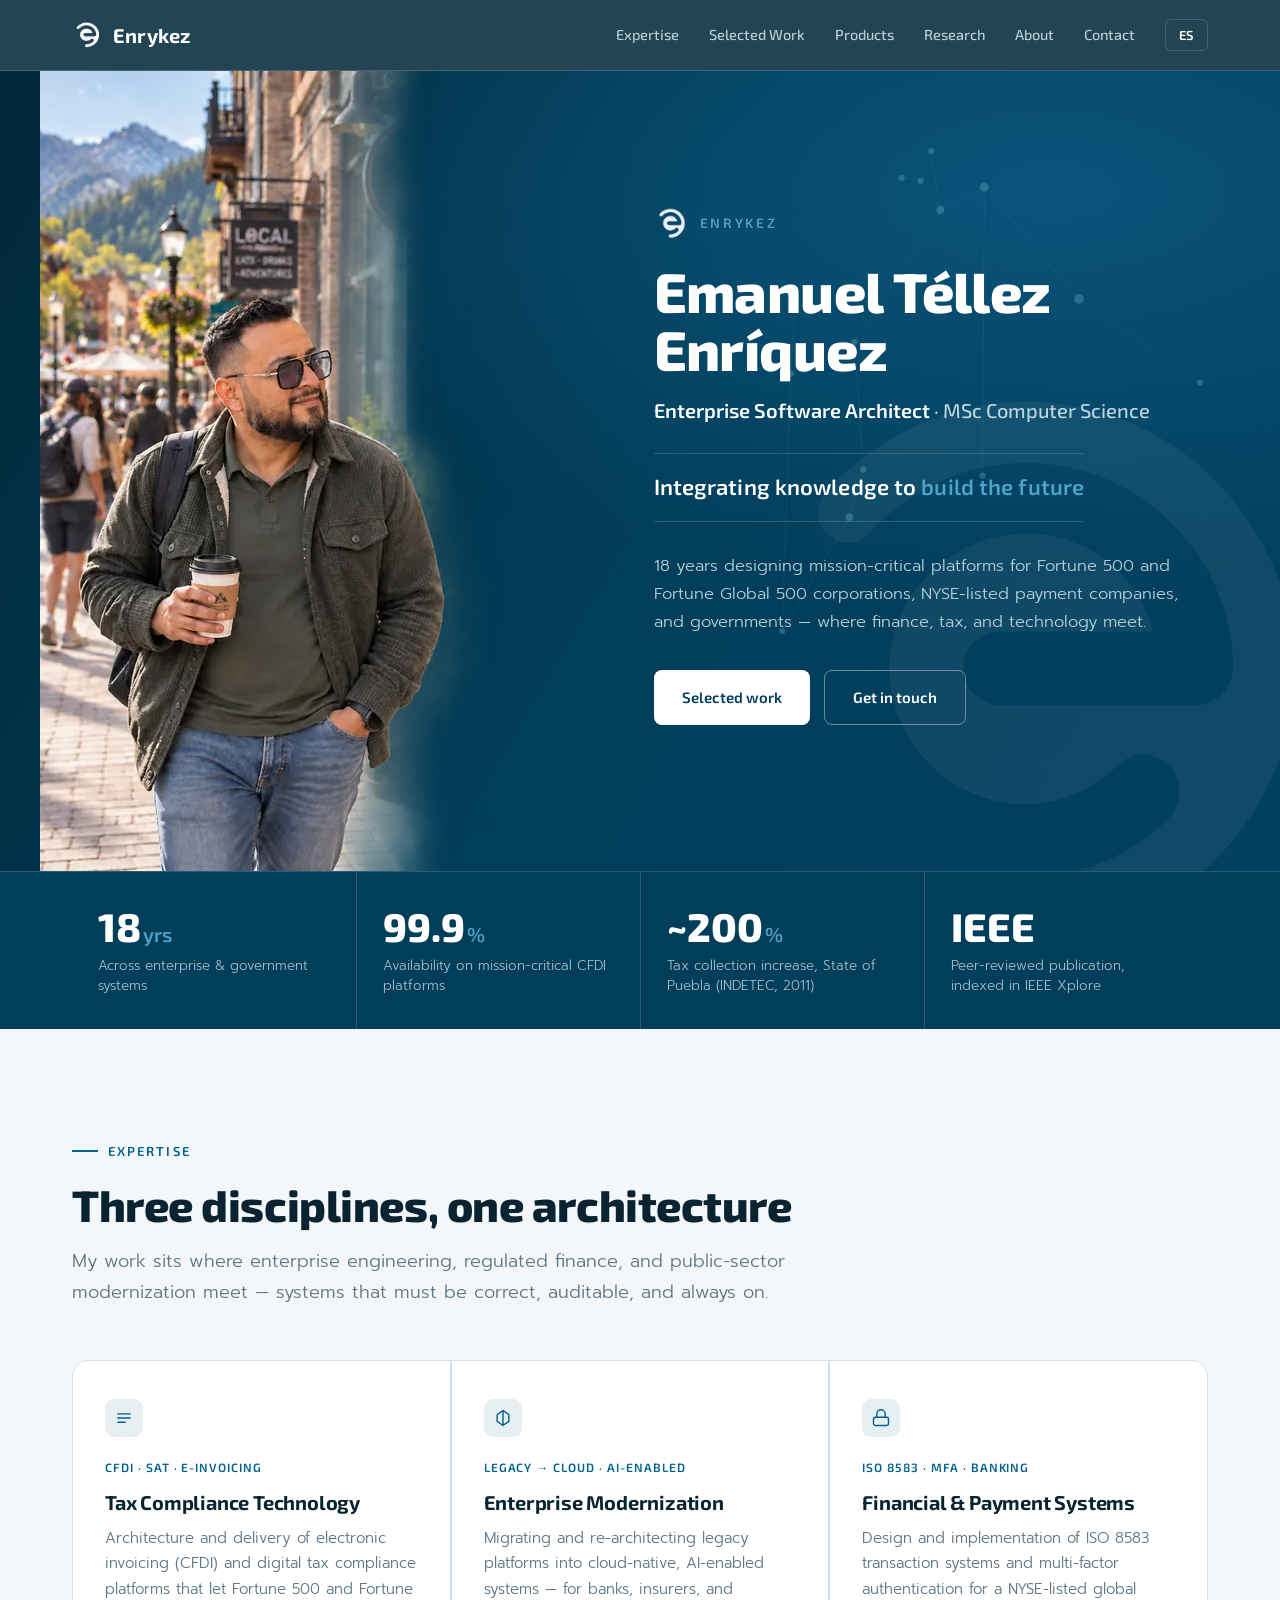
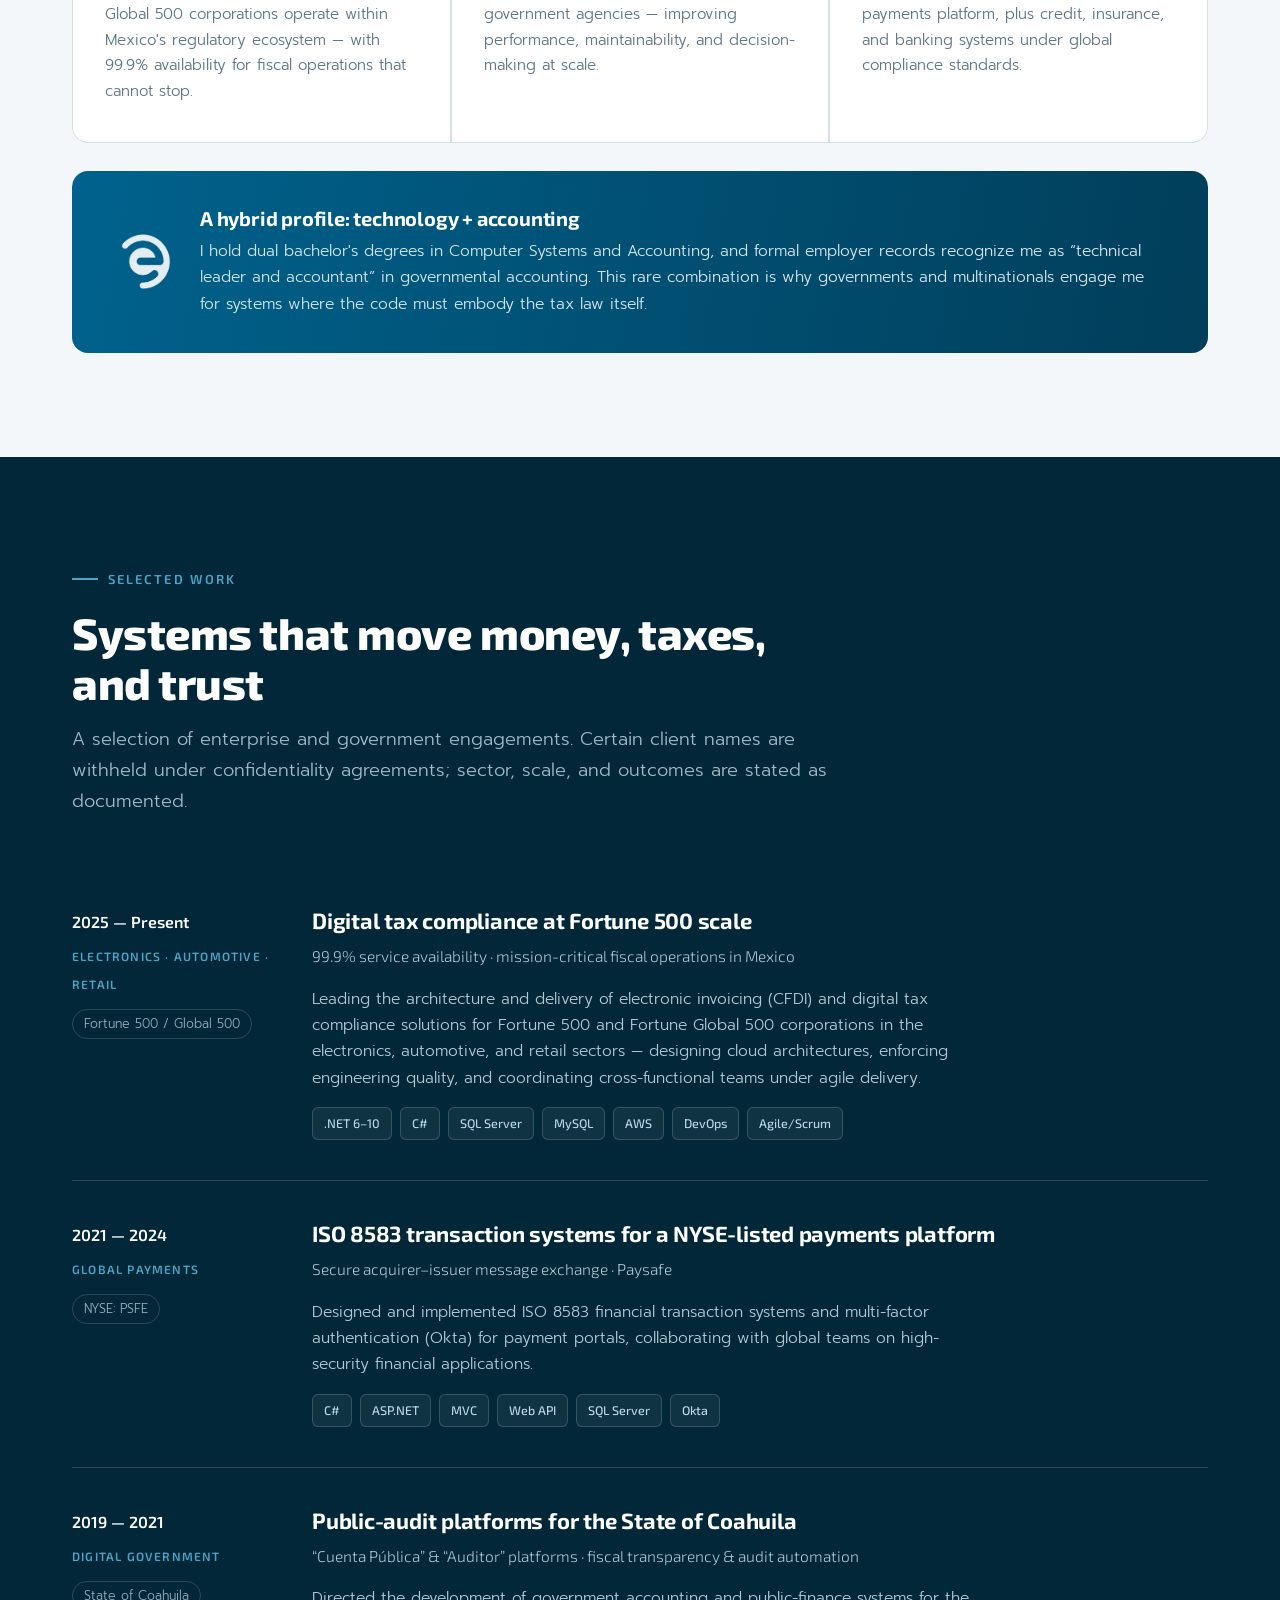
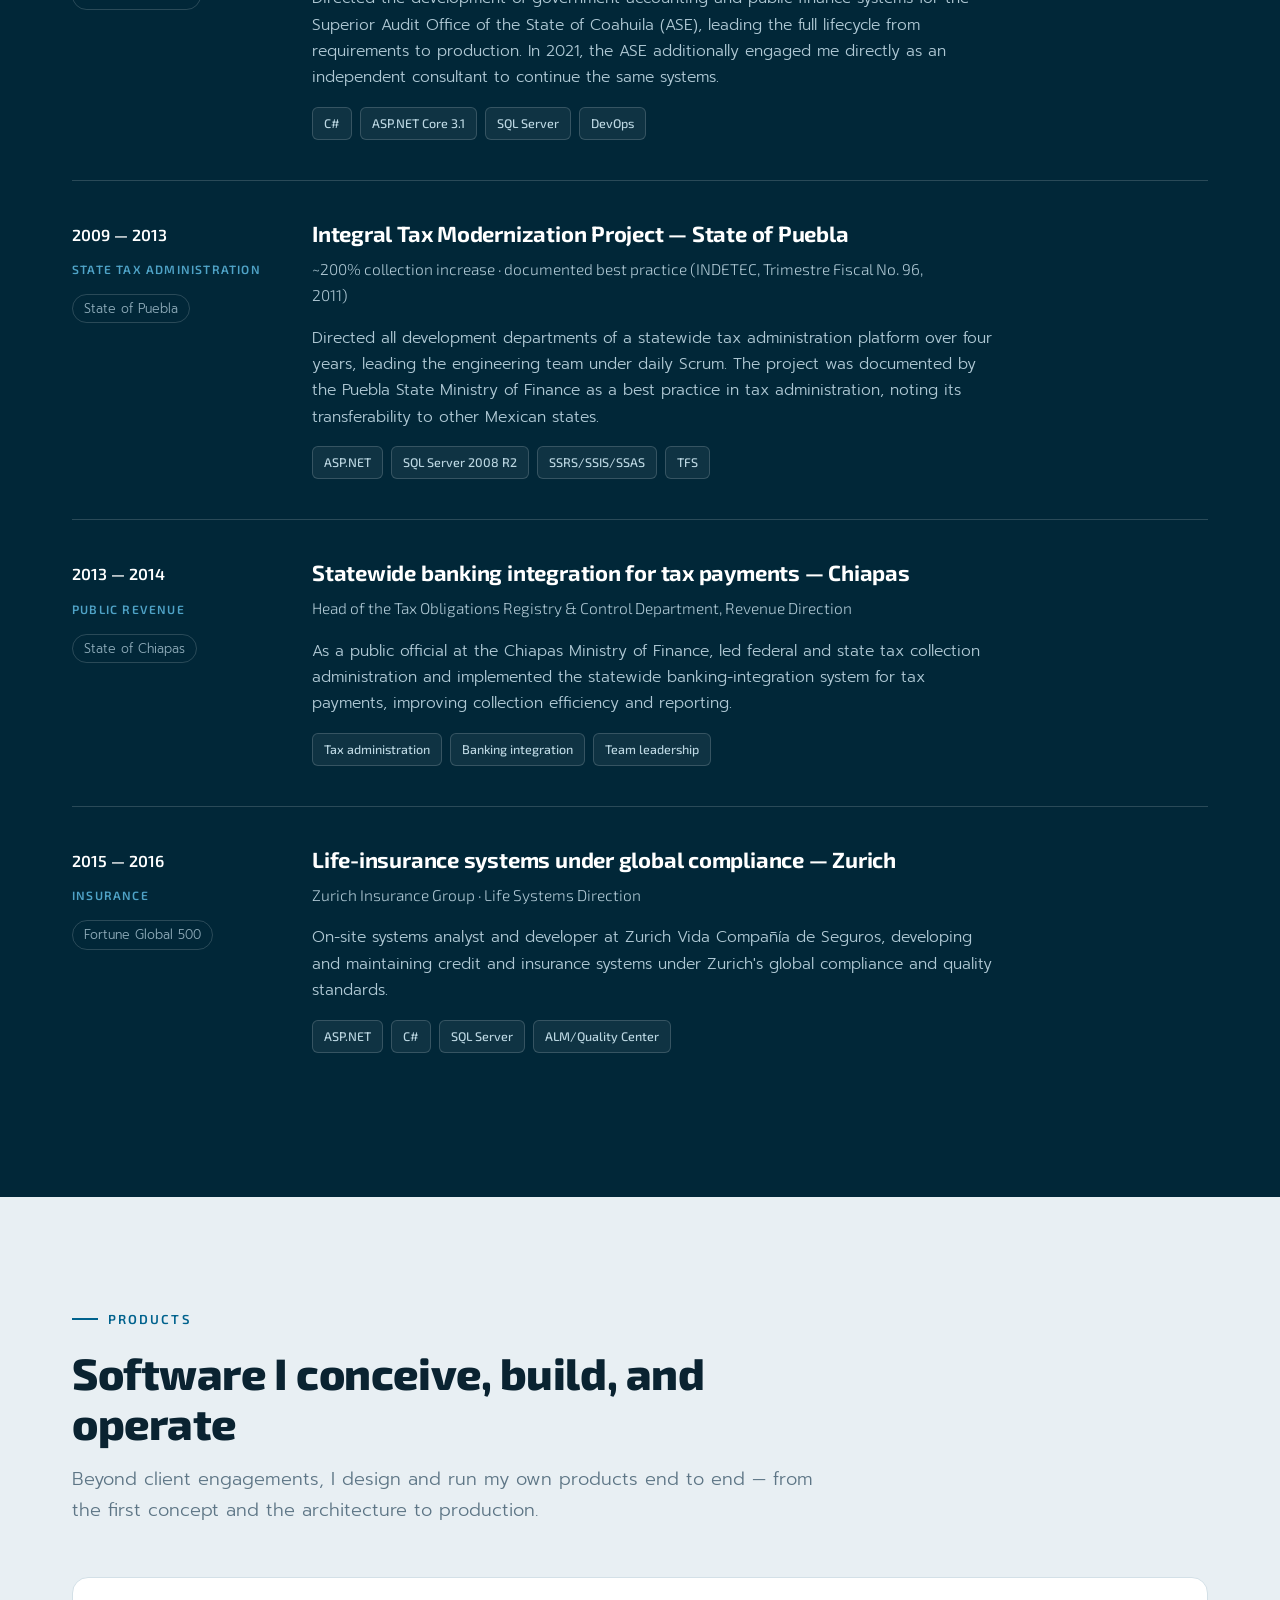
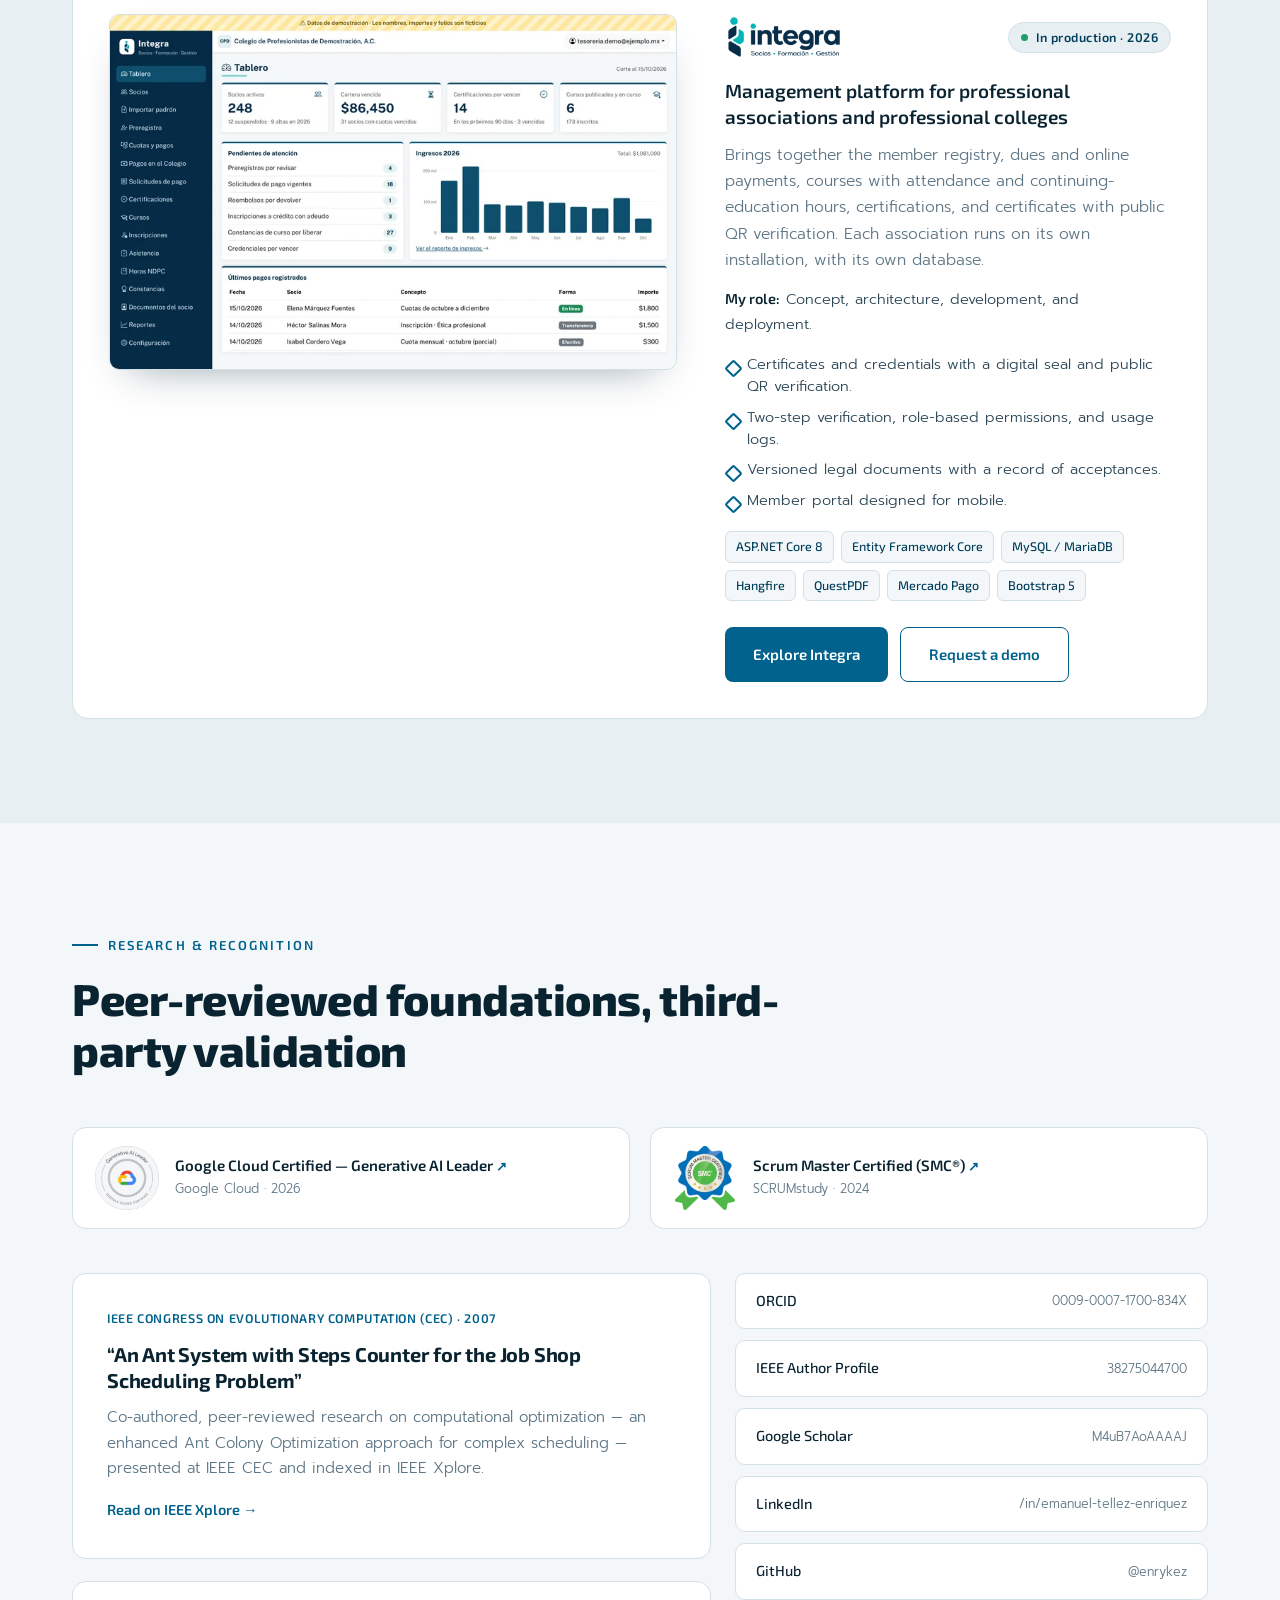
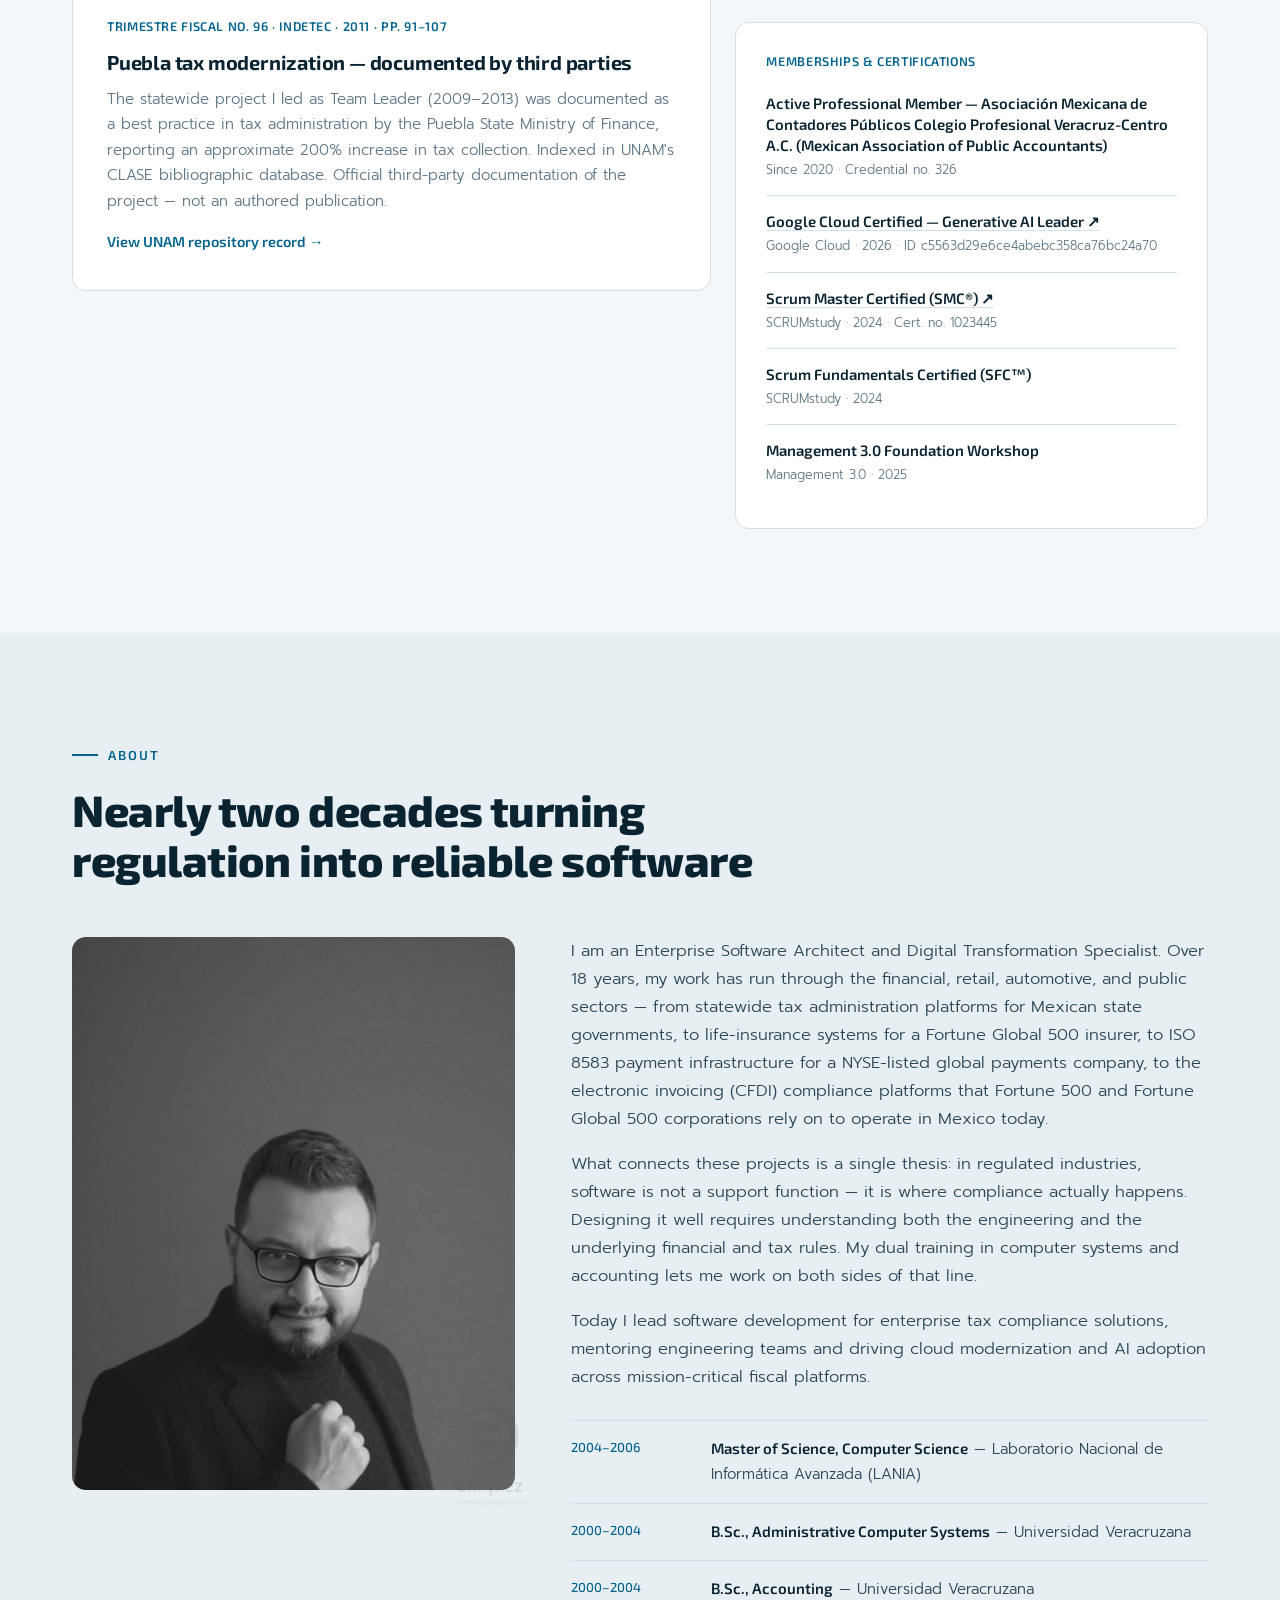
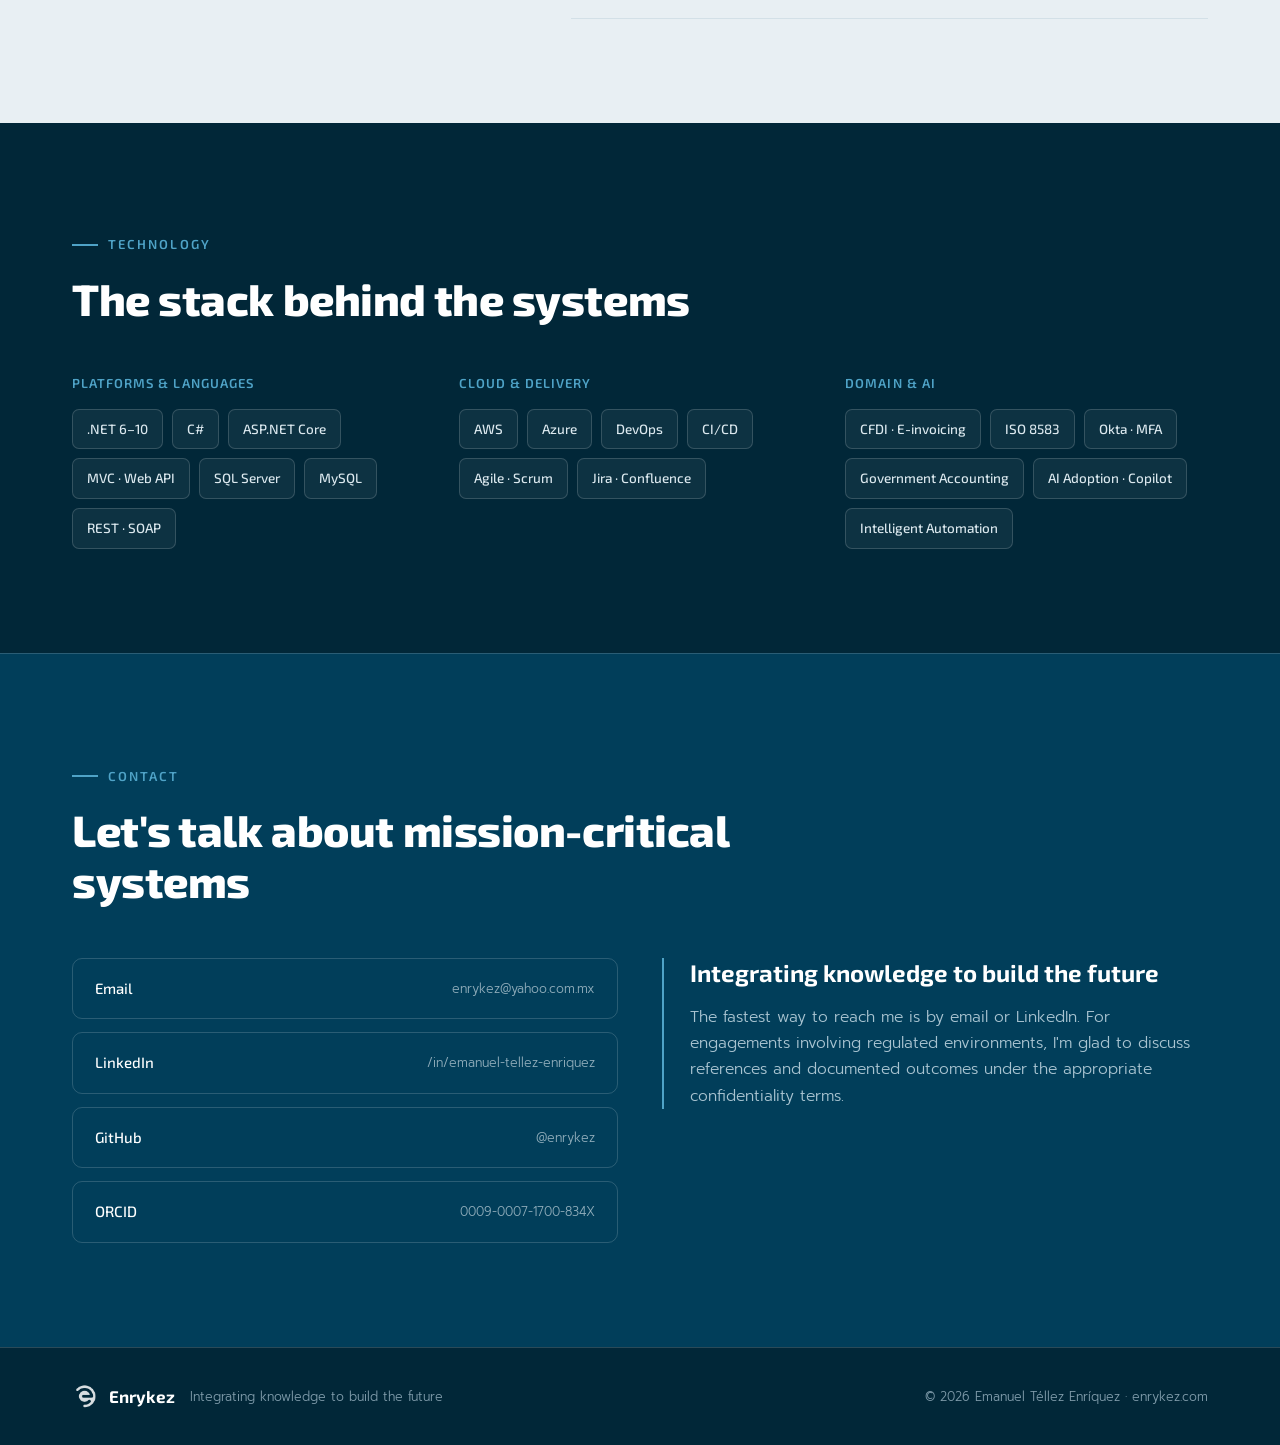
==== commit 0fc10971: "feat(products): add Products section with Integra - New #products section between Selected Work and " ====
--- a/index.html
+++ b/index.html
@@ -48,6 +48,18 @@
   ]
 }
 </script>
+<script type="application/ld+json">
+{
+  "@context": "https://schema.org",
+  "@type": "SoftwareApplication",
+  "name": "Integra",
+  "url": "https://in-tegra.com.mx",
+  "applicationCategory": "BusinessApplication",
+  "operatingSystem": "Web",
+  "description": "Management platform for professional associations and professional colleges: member registry, dues and online payments, courses and continuing-education hours, certifications, and certificates verifiable by QR.",
+  "author": {"@type": "Person", "name": "Emanuel Téllez Enríquez", "url": "https://enrykez.com"}
+}
+</script>
 <style>
 :root{
   --brand:#00628D;
@@ -172,6 +184,33 @@
 .work-tech>span .en,.work-tech>span .es{background:none;border:none;padding:0}
 .work-note{max-width:760px;margin:28px auto 0;text-align:center;font-size:13.5px;color:#7F9BAA;font-weight:300}
 
+/* PRODUCTS — own products; each .product is a feature row, image side alternates */
+.products{background:var(--paper-2)}
+.product-list{display:flex;flex-direction:column;gap:32px}
+.product{display:grid;grid-template-columns:1.12fr .88fr;gap:48px;align-items:start;background:var(--white);border:1px solid var(--line);border-radius:16px;padding:36px}
+.product:nth-child(even) .product-shot{order:2}
+.product-shot{margin:0}
+.product-shot img{width:100%;height:auto;border-radius:10px;border:1px solid var(--line);box-shadow:0 18px 40px -22px rgba(1,39,56,.45)}
+.product-top{display:flex;align-items:center;justify-content:space-between;gap:16px;margin-bottom:18px;flex-wrap:wrap}
+.product-name{margin:0;line-height:0}
+.product-name img{height:46px;width:auto}
+.product-status{display:inline-flex;align-items:center;gap:8px;font-family:var(--display);font-size:12.5px;font-weight:600;letter-spacing:.04em;color:var(--brand-deep);background:var(--paper-2);border:1px solid var(--line);border-radius:20px;padding:4px 12px}
+.product-status::before{content:"";width:7px;height:7px;border-radius:50%;background:#1E9E6A}
+.product-body .product-sub{font-family:var(--display);color:var(--ink);font-size:19px;font-weight:600;margin-bottom:12px;line-height:1.35}
+.product-body>p{font-size:15.5px;color:var(--muted);font-weight:300;margin-bottom:14px}
+.product-body .product-role{font-size:14.5px;color:var(--text);margin-bottom:16px}
+.product-role b{font-family:var(--display);font-weight:600;color:var(--ink)}
+.product-points{list-style:none;margin:0 0 20px;display:flex;flex-direction:column;gap:8px}
+.product-points li{position:relative;padding-left:22px;font-size:14.5px;color:var(--text);font-weight:300;line-height:1.55}
+.product-points li::before{content:"";position:absolute;left:2px;top:.62em;width:9px;height:9px;border:2px solid var(--brand);border-radius:2px;transform:rotate(45deg)}
+.product-tech{display:flex;flex-wrap:wrap;gap:7px;margin-bottom:26px}
+.product-tech span{font-family:var(--display);font-size:12.5px;font-weight:500;color:var(--brand-deep);background:var(--paper);border:1px solid var(--line);border-radius:6px;padding:4px 10px}
+.product-ctas{display:flex;gap:12px;flex-wrap:wrap}
+.btn-brand{background:var(--brand);color:#fff}
+.btn-brand:hover{background:var(--brand-deep);color:#fff}
+.btn-outline{border:1px solid var(--brand);color:var(--brand)}
+.btn-outline:hover{background:var(--paper-2);color:var(--brand-deep)}
+
 /* RESEARCH */
 .research-grid{display:grid;grid-template-columns:1.15fr .85fr;gap:24px}
 .paper{background:var(--white);border:1px solid var(--line);border-radius:14px;padding:34px}
@@ -265,6 +304,8 @@
   .metric-cell:nth-child(3),.metric-cell:nth-child(4){border-top:1px solid var(--line-dark)}
   .exp-grid,.tech-groups{grid-template-columns:1fr}
   .research-grid,.about-grid,.contact-grid{grid-template-columns:1fr}
+  .product{grid-template-columns:1fr;gap:26px;padding:26px}
+  .product:nth-child(even) .product-shot{order:0}
   .about-photo{max-width:380px}
   .work-item{grid-template-columns:1fr;gap:14px}
   .hybrid{flex-direction:column;text-align:center}
@@ -278,6 +319,9 @@
   .metrics-inner{grid-template-columns:1fr}
   .metric-cell{border-left:none;border-top:1px solid var(--line-dark)}
   .metric-cell:first-child{border-top:none}
+  .product{padding:18px;border-radius:14px}
+  .product-name img{height:40px}
+  .product-ctas .btn{flex:1 1 100%;justify-content:center}
 }
 </style>
 </head>
@@ -294,6 +338,7 @@
     <div class="nav-links" id="navlinks">
       <a href="#expertise"><span class="en">Expertise</span><span class="es">Especialidad</span></a>
       <a href="#work"><span class="en">Selected Work</span><span class="es">Proyectos</span></a>
+      <a href="#products"><span class="en">Products</span><span class="es">Productos</span></a>
       <a href="#research"><span class="en">Research</span><span class="es">Investigación</span></a>
       <a href="#about"><span class="en">About</span><span class="es">Perfil</span></a>
       <a href="#contact"><span class="en">Contact</span><span class="es">Contacto</span></a>
@@ -523,6 +568,49 @@
   </div>
 </section>
 
+<section class="section products" id="products">
+  <div class="wrap">
+    <div class="section-head reveal">
+      <span class="kicker"><span class="en">Products</span><span class="es">Productos</span></span>
+      <h2><span class="en">Software I conceive, build, and operate</span><span class="es">Software que concibo, construyo y opero</span></h2>
+      <p class="lede"><span class="en">Beyond client engagements, I design and run my own products end to end — from the first concept and the architecture to production.</span><span class="es">Además de los proyectos para clientes, diseño y opero productos propios de principio a fin — desde la idea y la arquitectura hasta la producción.</span></p>
+    </div>
+    <div class="product-list">
+
+      <!-- PRODUCT: Integra · only link allowed is the presentation site (no app subdomains, no client names, no user counts) -->
+      <article class="product reveal" id="product-integra">
+        <figure class="product-shot">
+          <picture>
+            <source type="image/webp" srcset="assets/integra/tablero-800.webp 800w, assets/integra/tablero-1440.webp 1440w" sizes="(max-width:1000px) 92vw, 640px">
+            <img src="assets/integra/tablero.png" alt="Tablero de Integra con datos de demostración" width="1440" height="900" loading="lazy" decoding="async">
+          </picture>
+        </figure>
+        <div class="product-body">
+          <div class="product-top">
+            <h3 class="product-name"><img src="assets/integra/integra-logo.png" alt="Integra" width="118" height="46"></h3>
+            <span class="product-status"><span class="en">In production · 2026</span><span class="es">En producción · 2026</span></span>
+          </div>
+          <p class="product-sub"><span class="en">Management platform for professional associations and professional colleges</span><span class="es">Plataforma para la administración de asociaciones y colegios profesionales</span></p>
+          <p><span class="en">Brings together the member registry, dues and online payments, courses with attendance and continuing-education hours, certifications, and certificates with public QR verification. Each association runs on its own installation, with its own database.</span><span class="es">Reúne en un solo lugar el padrón de socios, las cuotas y los pagos en línea, los cursos con su asistencia y horas de educación continua, las certificaciones y las constancias con verificación pública por QR. Cada asociación trabaja en su propia instalación, con su propia base de datos.</span></p>
+          <p class="product-role"><b><span class="en">My role:</span><span class="es">Mi papel:</span></b> <span class="en">Concept, architecture, development, and deployment.</span><span class="es">Concepción, arquitectura, desarrollo y despliegue.</span></p>
+          <ul class="product-points">
+            <li><span class="en">Certificates and credentials with a digital seal and public QR verification.</span><span class="es">Constancias y credenciales con sello digital y verificación pública por QR.</span></li>
+            <li><span class="en">Two-step verification, role-based permissions, and usage logs.</span><span class="es">Verificación en dos pasos, permisos por rol y bitácoras de uso.</span></li>
+            <li><span class="en">Versioned legal documents with a record of acceptances.</span><span class="es">Documentos legales versionados con registro de aceptaciones.</span></li>
+            <li><span class="en">Member portal designed for mobile.</span><span class="es">Portal del socio diseñado para el celular.</span></li>
+          </ul>
+          <div class="product-tech"><span>ASP.NET Core 8</span><span>Entity Framework Core</span><span>MySQL / MariaDB</span><span>Hangfire</span><span>QuestPDF</span><span>Mercado Pago</span><span>Bootstrap 5</span></div>
+          <div class="product-ctas">
+            <a class="btn btn-brand" href="https://in-tegra.com.mx" target="_blank" rel="noopener noreferrer"><span class="en">Explore Integra</span><span class="es">Conocer Integra</span></a>
+            <a class="btn btn-outline" href="https://in-tegra.com.mx/#contacto" target="_blank" rel="noopener noreferrer"><span class="en">Request a demo</span><span class="es">Solicitar una demostración</span></a>
+          </div>
+        </div>
+      </article>
+
+    </div>
+  </div>
+</section>
+
 <section class="section" id="research">
   <div class="wrap">
     <div class="section-head reveal">
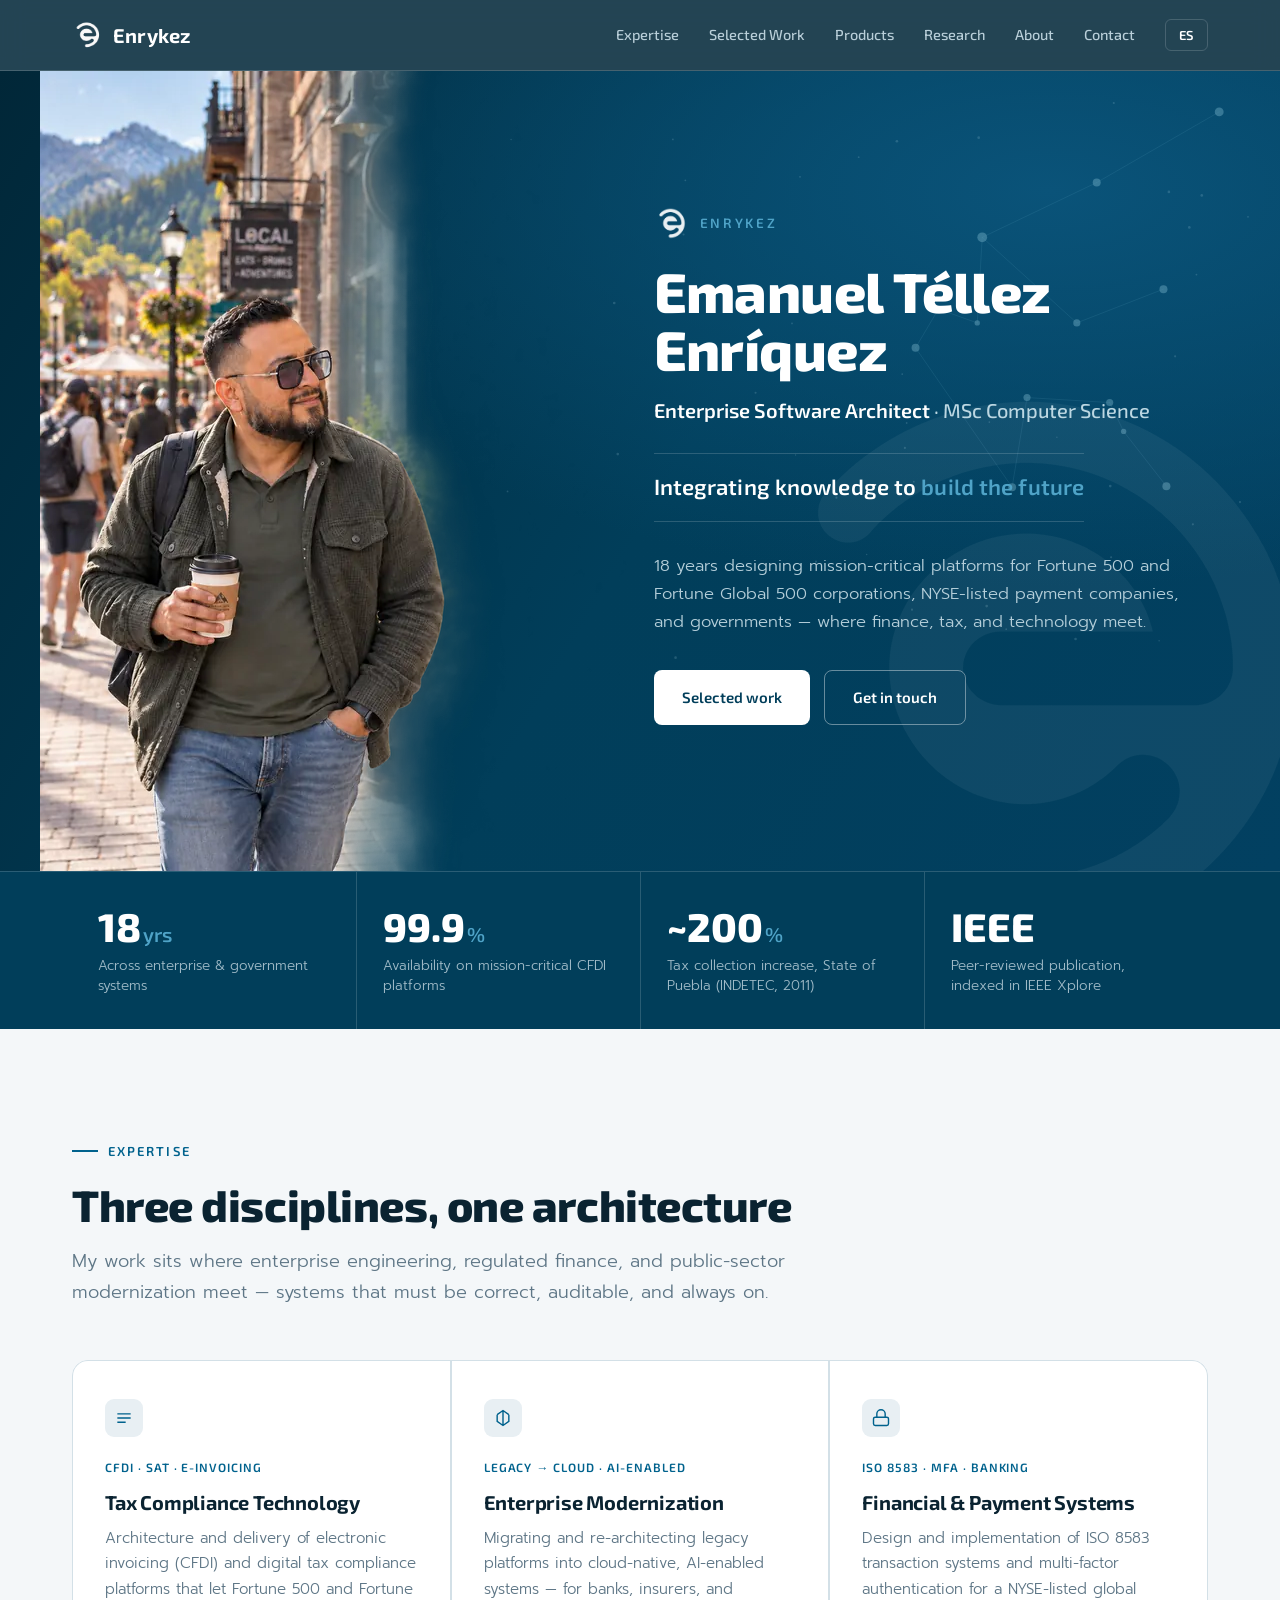
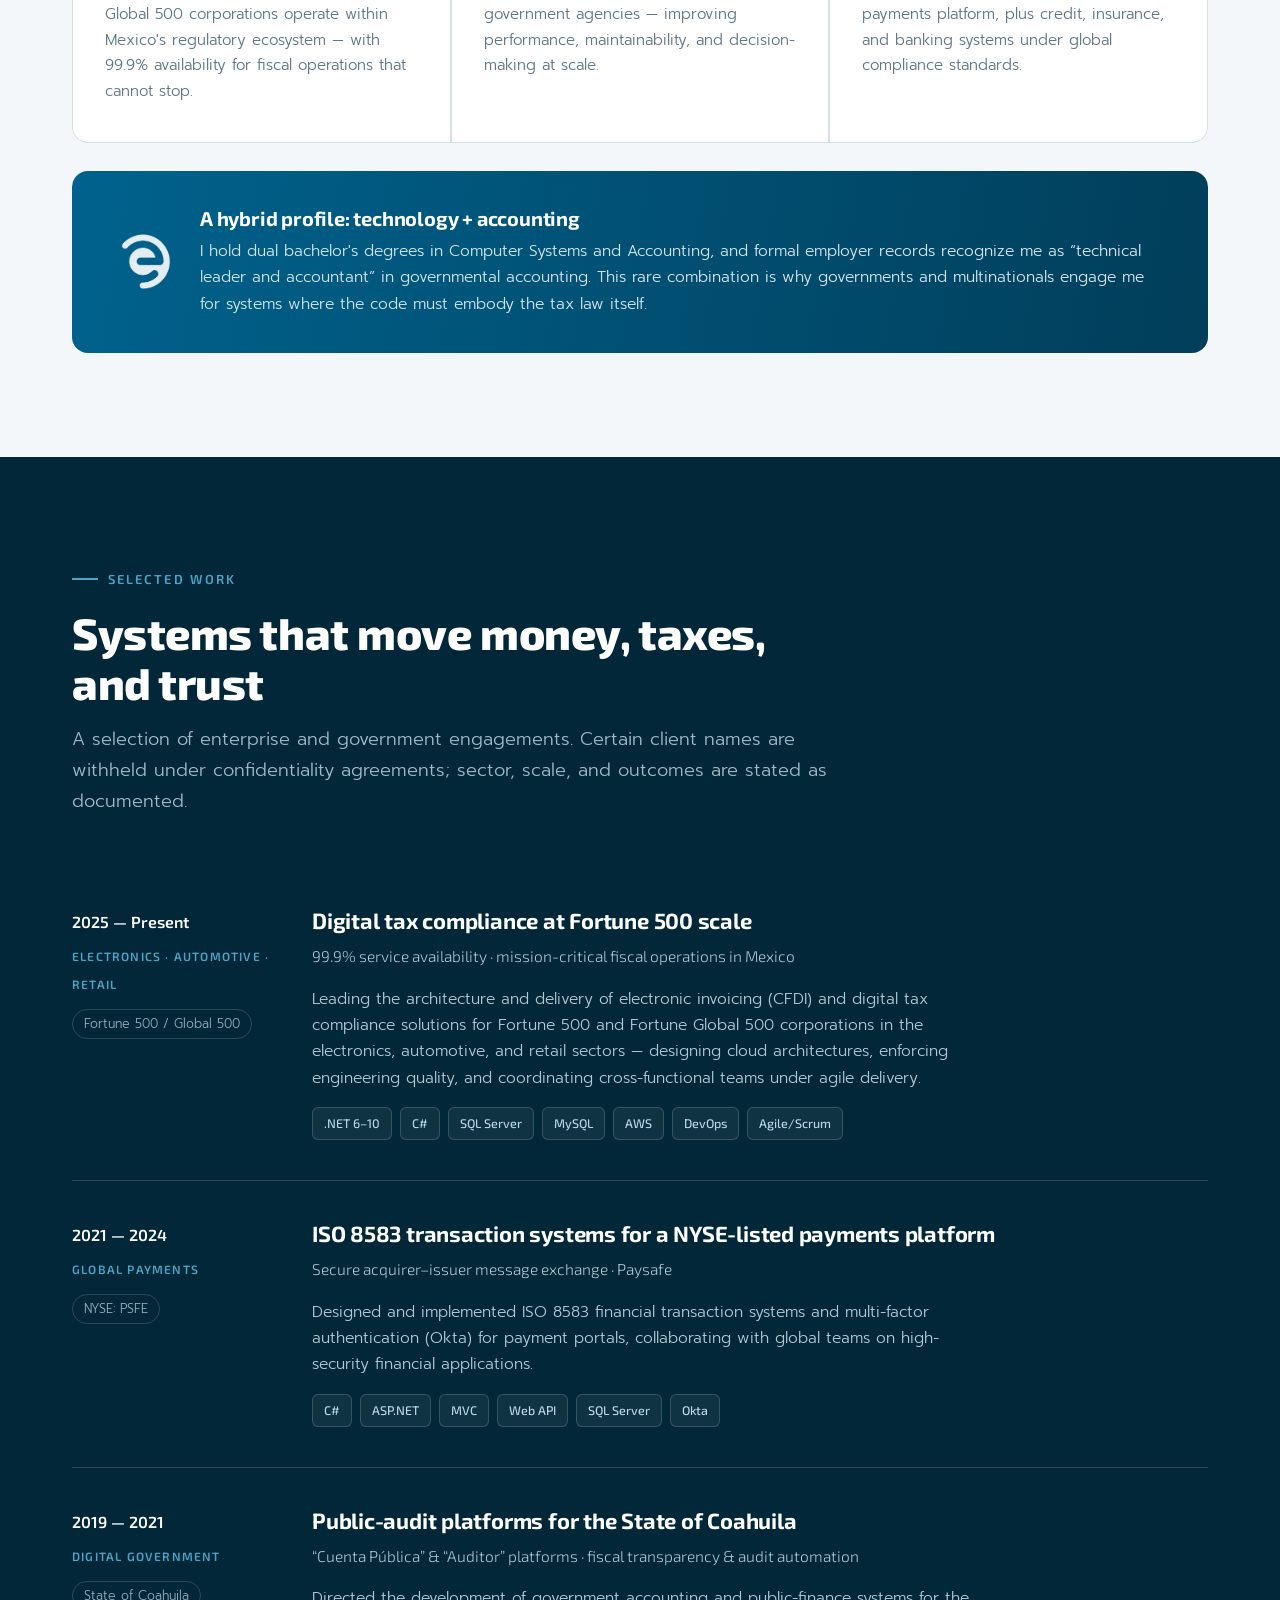
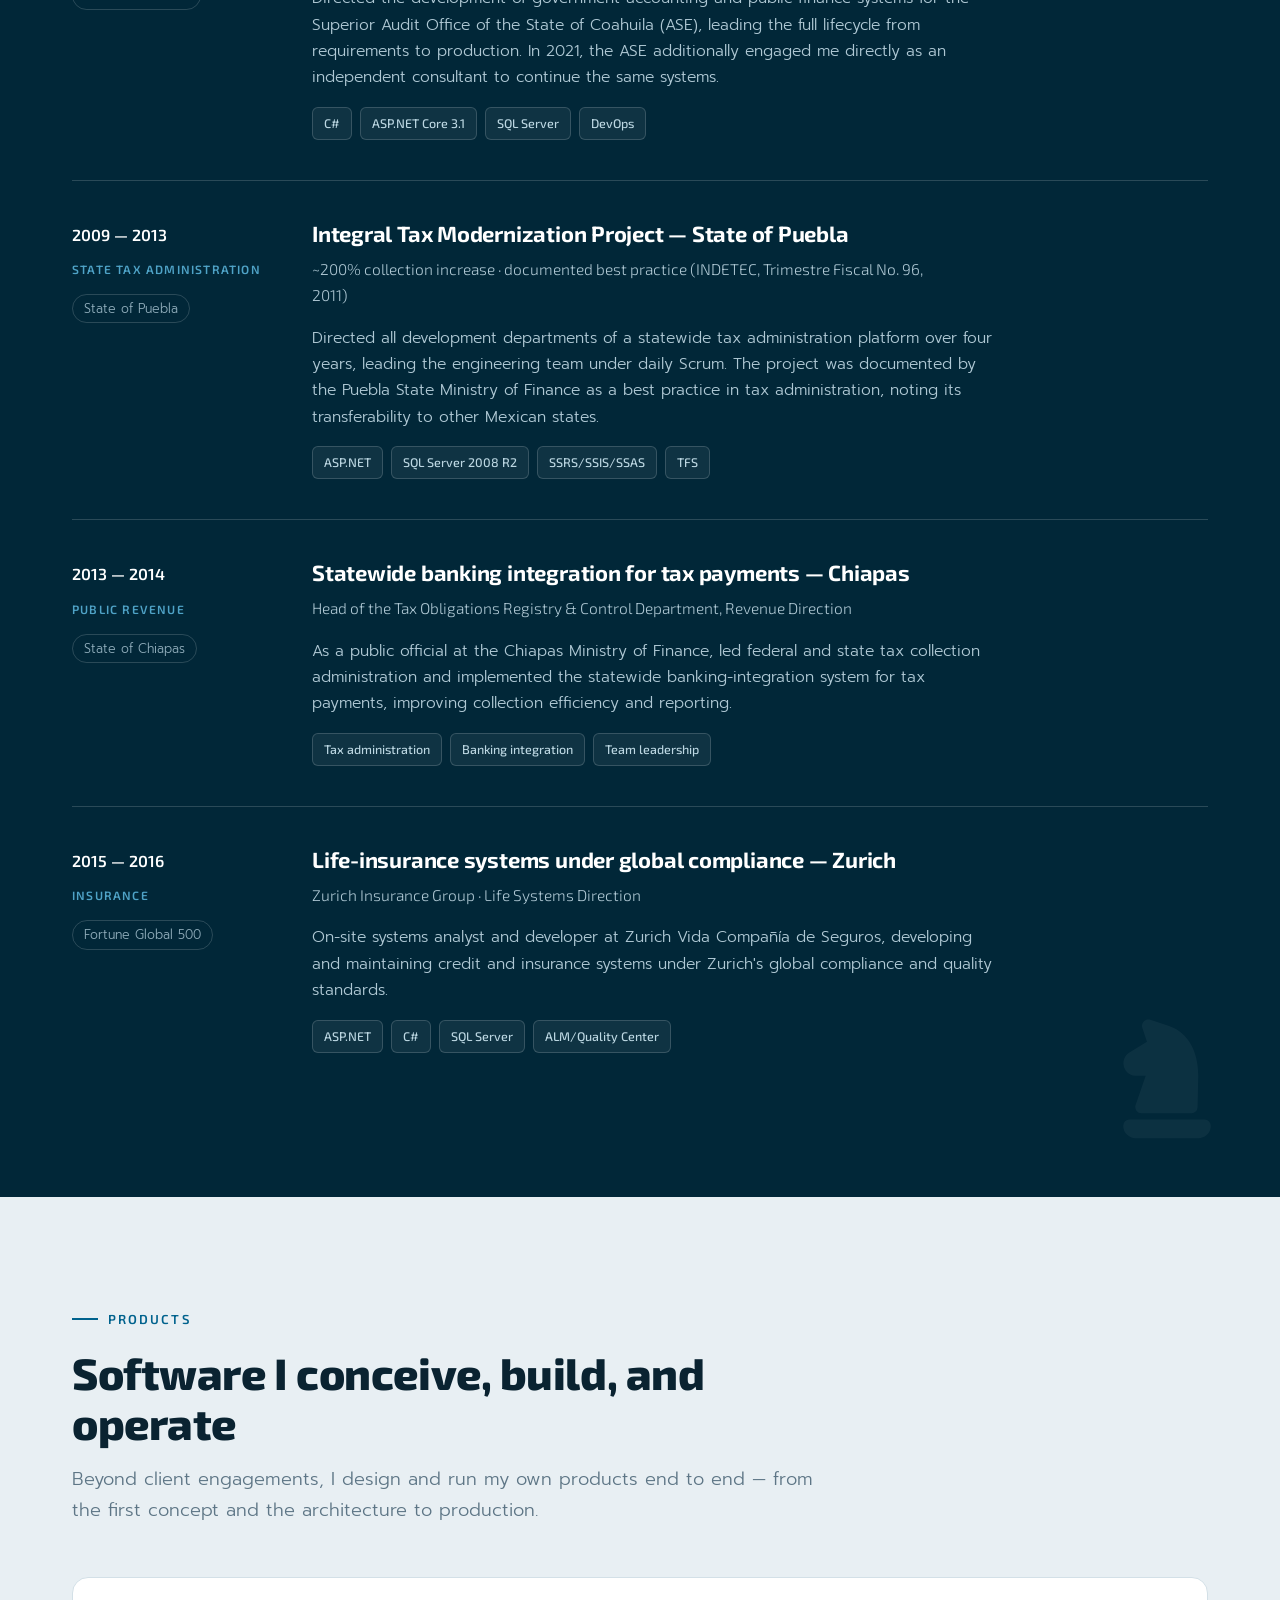
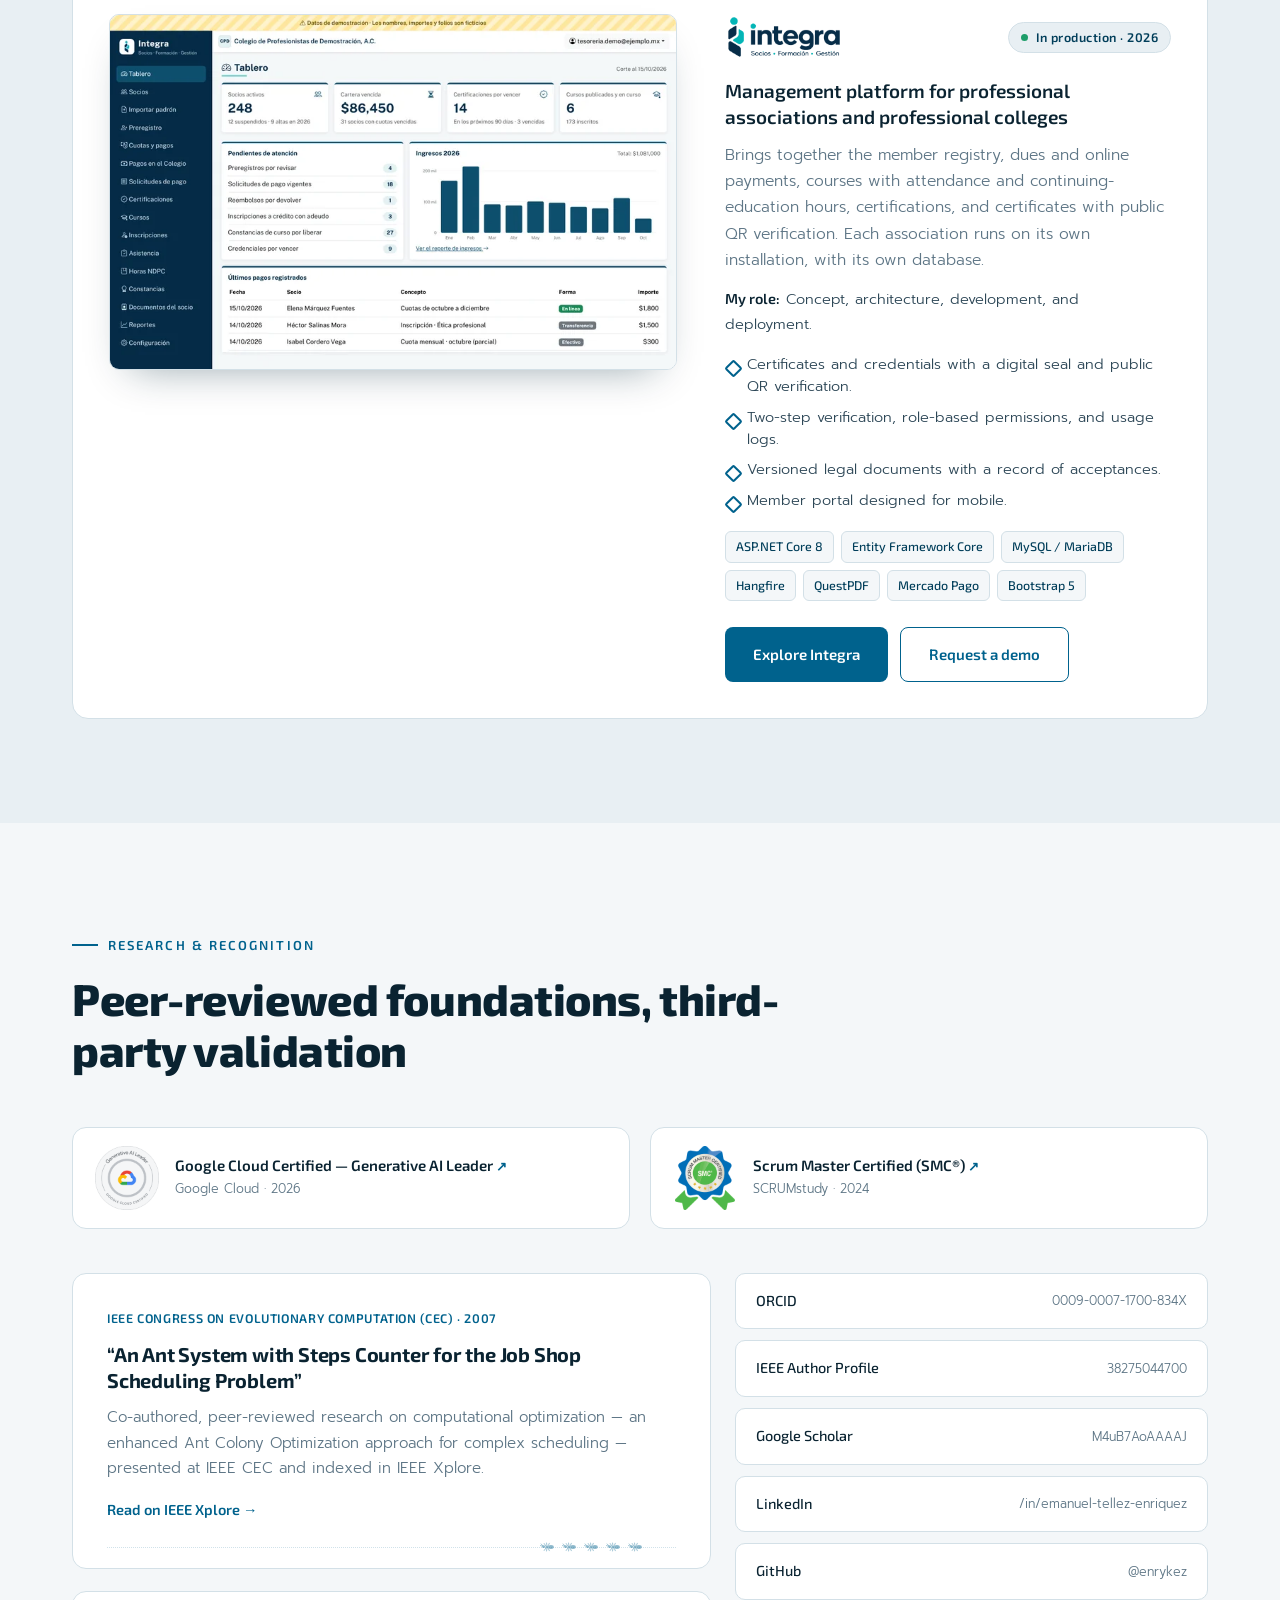
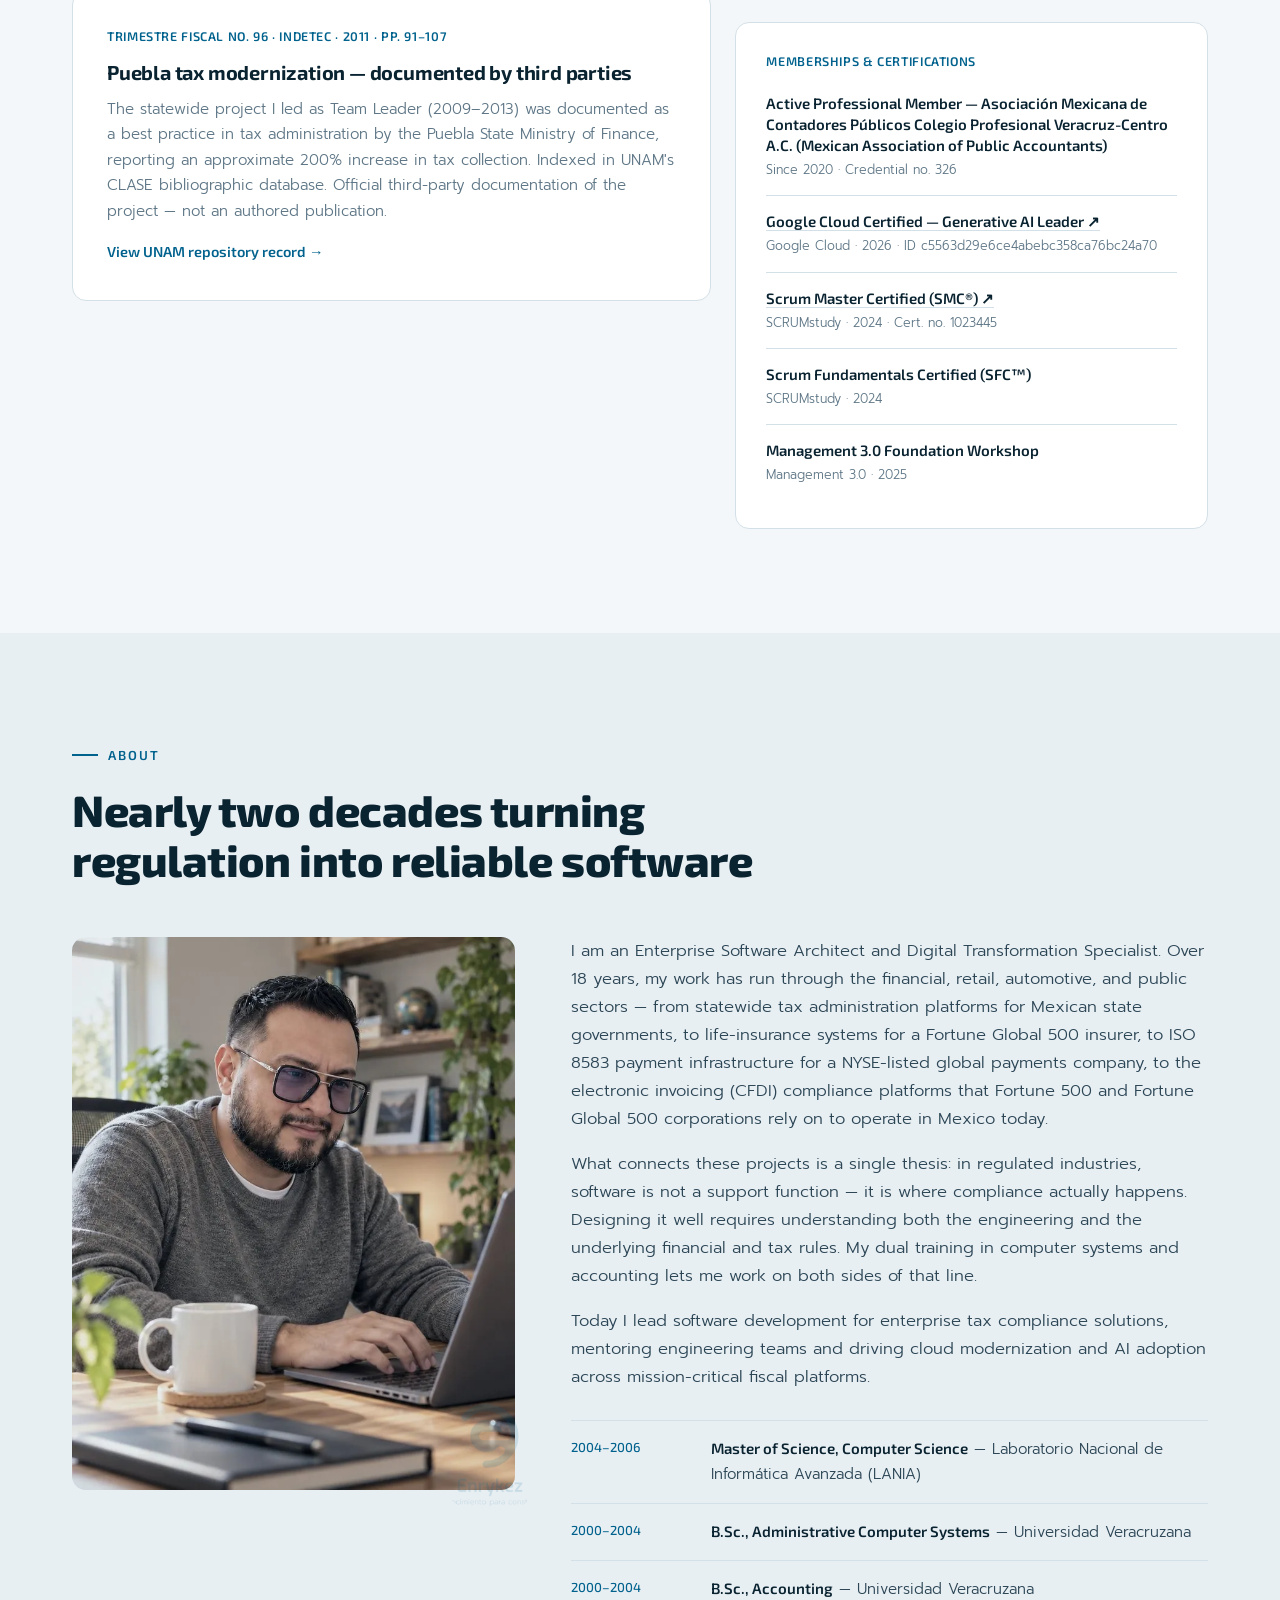
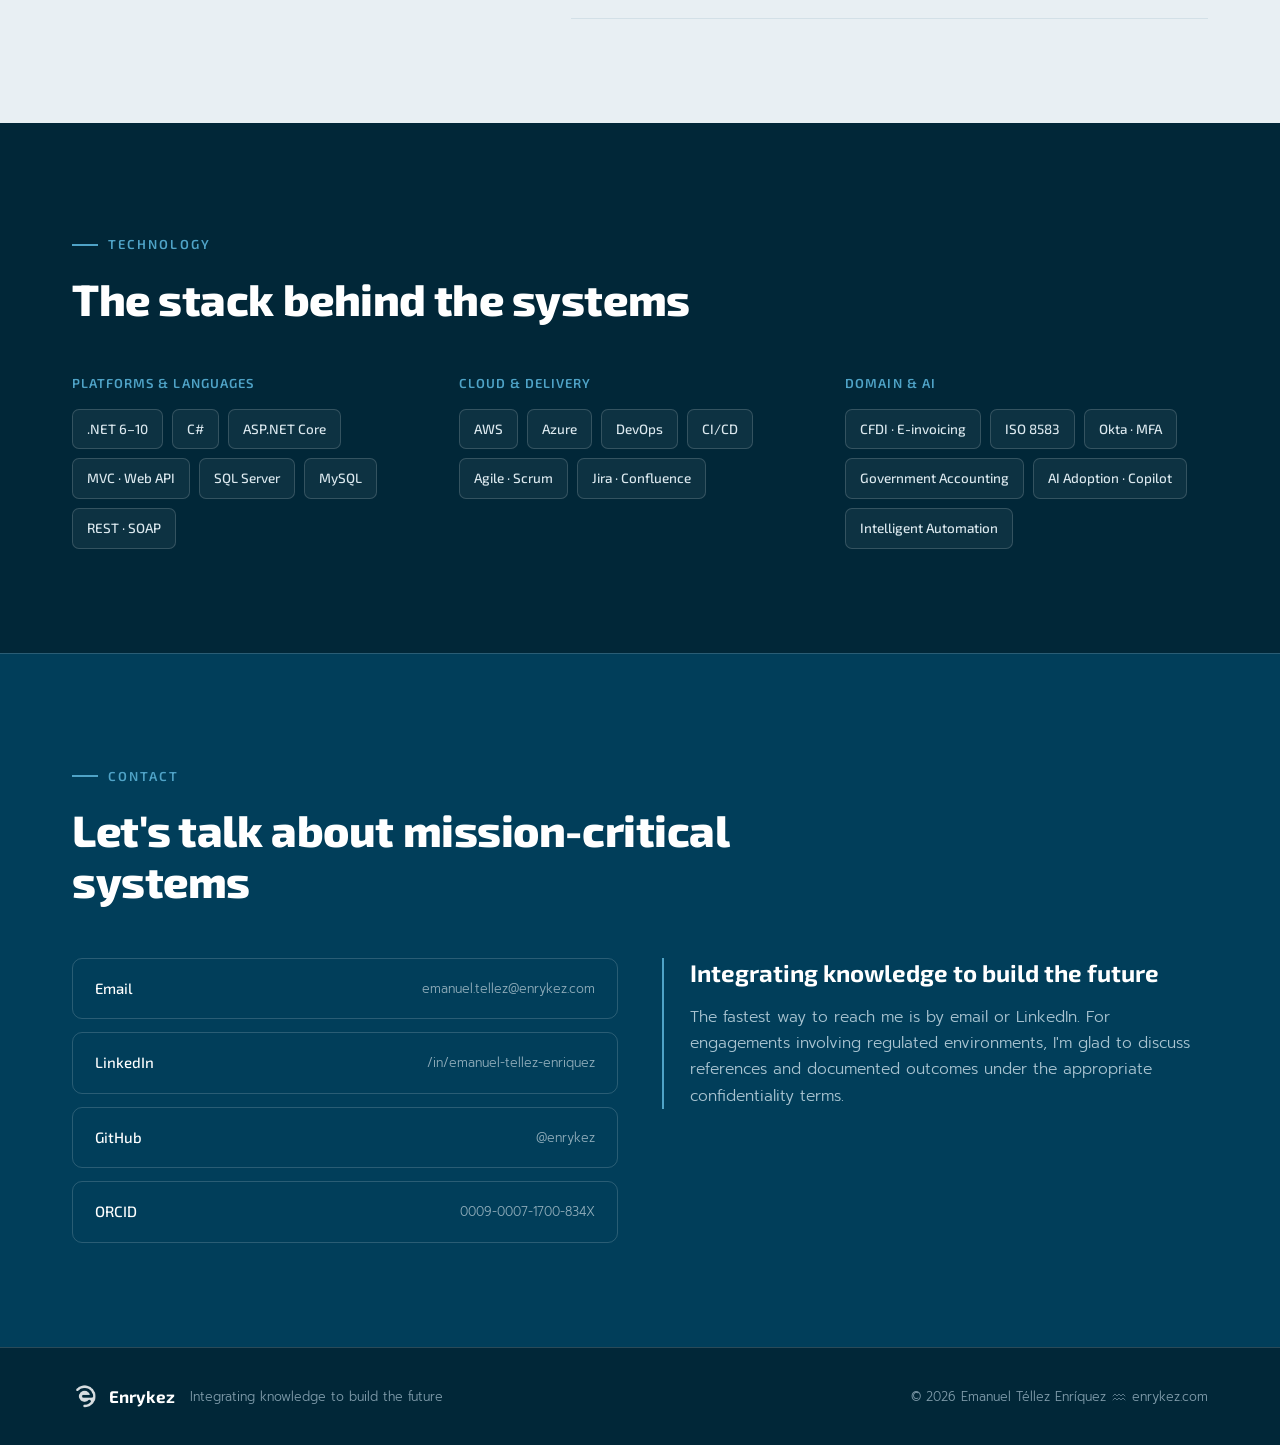
==== commit 773e6d21: "feat: personal touches, casual About photo, domain email - Contact email -> emanuel.tellez@enrykez.c" ====
--- a/index.html
+++ b/index.html
@@ -33,6 +33,7 @@
   "name": "Emanuel Téllez Enríquez",
   "url": "https://enrykez.com",
   "jobTitle": "Enterprise Software Architect",
+  "email": "mailto:emanuel.tellez@enrykez.com",
   "description": "Enterprise Software Architect and Digital Transformation Specialist. 18 years of experience in mission-critical systems for Fortune 500 and Fortune Global 500 corporations, payment platforms, and government institutions.",
   "alumniOf": [
     {"@type": "CollegeOrUniversity", "name": "Laboratorio Nacional de Informática Avanzada (LANIA)"},
@@ -124,6 +125,20 @@
    linear-gradient(120deg, var(--brand-abyss) 0%, var(--brand-deep) 52%, #024061 100%);
    color:#EAF2F6;overflow:hidden}
 .hero-net{position:absolute;inset:0;opacity:.5;pointer-events:none}
+.aq-stars circle{animation:twinkle 7s ease-in-out infinite}
+.aq-stars circle:nth-child(3n){animation-delay:-2.3s}
+.aq-stars circle:nth-child(3n+1){animation-delay:-4.6s}
+@keyframes twinkle{0%,100%{opacity:1}50%{opacity:.45}}
+
+/* Personal touches — kept quiet on purpose */
+.easter{color:var(--brand-glow);pointer-events:none}
+.work-knight{position:absolute;right:3%;bottom:40px;width:150px;height:150px;opacity:.045;color:#fff}
+.ant-trail{position:absolute;left:34px;right:34px;bottom:14px;height:14px;pointer-events:none;overflow:hidden}
+.ant-trail::before{content:"";position:absolute;left:0;right:0;top:7px;border-top:1px dotted rgba(0,98,141,.18)}
+.ant-trail .ants{position:absolute;right:6%;top:0;display:flex;gap:8px;color:var(--brand);opacity:.45;transition:transform 2.6s linear}
+.ant-trail svg{width:14px;height:14px;transform:scaleX(-1)}
+.paper:hover .ant-trail .ants{transform:translateX(-60%)}
+.aq-glyph{display:inline-block;width:14px;height:10px;margin:0 6px;vertical-align:middle;color:#7F9BAA;opacity:.7}
 .hero-symbol-wm{position:absolute;right:-6%;bottom:-14%;width:52%;max-width:640px;opacity:.05;pointer-events:none;filter:brightness(0) invert(1)}
 .hero-grid{position:relative;display:grid;grid-template-columns:1.02fr 1fr;align-items:end;min-height:640px;z-index:2}
 .hero-photo{align-self:end;margin-left:-32px}
@@ -214,7 +229,9 @@
 /* RESEARCH */
 .research-grid{display:grid;grid-template-columns:1.15fr .85fr;gap:24px}
 .paper{background:var(--white);border:1px solid var(--line);border-radius:14px;padding:34px}
+.paper{position:relative}
 .paper+.paper{margin-top:22px}
+.paper.has-ants{padding-bottom:44px}
 .paper .venue{font-family:var(--display);font-size:12.5px;font-weight:600;letter-spacing:.05em;color:var(--brand);text-transform:uppercase;margin-bottom:12px}
 .paper h3{font-size:20px;font-weight:700;margin-bottom:12px;line-height:1.3}
 .paper p{font-size:15px;color:var(--muted);font-weight:300}
@@ -250,7 +267,7 @@
 /* ABOUT */
 .about-grid{display:grid;grid-template-columns:.82fr 1.18fr;gap:56px;align-items:start}
 .about-photo{position:relative}
-.about-photo img{border-radius:14px;filter:grayscale(1) contrast(1.02);width:100%;aspect-ratio:4/5;object-fit:cover;object-position:center top}
+.about-photo img{border-radius:14px;width:100%;height:auto;aspect-ratio:4/5;object-fit:cover;object-position:center top}
 .about-photo .wm{position:absolute;right:-16px;bottom:-16px;width:82px;opacity:.14}
 .about-copy p{margin-bottom:17px;font-size:16.5px;font-weight:300}
 .edu{margin-top:28px;border-top:1px solid var(--line)}
@@ -289,6 +306,8 @@
 @media (prefers-reduced-motion:reduce){
   html{scroll-behavior:auto}
   .reveal{opacity:1;transform:none;transition:none}
+  .aq-stars circle{animation:none}
+  .paper:hover .ant-trail .ants{transform:none}
   .profile-link:hover{transform:none}
 }
 
@@ -326,6 +345,7 @@
 </style>
 </head>
 <body>
+<svg width="0" height="0" style="position:absolute" aria-hidden="true" focusable="false"><symbol id="ant" viewBox="0 0 12 12"><g fill="currentColor"><ellipse cx="2.6" cy="6" rx="2.4" ry="1.7"/><ellipse cx="6" cy="6" rx="1.3" ry="1.1"/><circle cx="8.9" cy="5.7" r="1.25"/></g><g stroke="currentColor" stroke-width=".7" fill="none" stroke-linecap="round"><path d="M5.2 5.4 4 2.8M6 5.2 6.4 2.6M6.8 5.4 8.4 3M5.2 6.6 4 9.2M6 6.8 6.4 9.4M6.8 6.6 8.4 9M9.6 5 11 3.4M9.8 5.4 11.6 4.8"/></g></symbol><symbol id="aquarius" viewBox="0 0 28 20"><path d="M2 8l4-4 4 4 4-4 4 4 4-4 4 4M2 16l4-4 4 4 4-4 4 4 4-4 4 4" fill="none" stroke="currentColor" stroke-width="2" stroke-linejoin="round" stroke-linecap="round"/></symbol></svg>
 <script>try{if(localStorage.getItem('enrykez-lang')==='es'){document.body.classList.add('lang-es');document.documentElement.lang='es';}}catch(e){}</script>
 
 <nav>
@@ -349,37 +369,83 @@
 
 <header class="hero" id="top">
   <svg class="hero-net" viewBox="0 0 1440 700" preserveAspectRatio="xMidYMid slice" aria-hidden="true" focusable="false">
-    <g stroke="rgba(130,200,220,0.18)" stroke-width="1" fill="none">
-      <line x1="1350.0" y1="350.5" x2="1213.6" y2="256.4"/>
-      <line x1="1213.6" y1="256.4" x2="1107.4" y2="130.7"/>
-      <line x1="1107.4" y1="130.7" x2="1058.0" y2="156.3"/>
-      <line x1="1058.0" y1="156.3" x2="1047.5" y2="90.0"/>
-      <line x1="1058.0" y1="156.3" x2="1035.6" y2="123.5"/>
-      <line x1="1035.6" y1="123.5" x2="1014.2" y2="120.2"/>
-      <line x1="1058.0" y1="156.3" x2="961.4" y2="304.6"/>
-      <line x1="961.4" y1="304.6" x2="894.5" y2="267.9"/>
-      <line x1="894.5" y1="267.9" x2="889.9" y2="340.7"/>
-      <line x1="961.4" y1="304.6" x2="971.3" y2="448.5"/>
-      <line x1="971.3" y1="448.5" x2="955.5" y2="501.9"/>
-      <line x1="955.5" y1="501.9" x2="880.0" y2="630.0"/>
-      <line x1="889.9" y1="340.7" x2="880.0" y2="630.0"/>
-      <line x1="1107.4" y1="130.7" x2="1105.3" y2="455.2"/>
+    <!-- Aquarius ♒ — a personal signature hidden in plain sight -->
+    <g class="sky" fill="rgba(190,225,238,0.35)">
+      <circle cx="966" cy="97" r="1"/>
+      <circle cx="695" cy="431" r="1.5"/>
+      <circle cx="900" cy="119" r="1"/>
+      <circle cx="895" cy="432" r="0.8"/>
+      <circle cx="1009" cy="79" r="1.5"/>
+      <circle cx="1250" cy="547" r="1.2"/>
+      <circle cx="1404" cy="164" r="1"/>
+      <circle cx="793" cy="311" r="1"/>
+      <circle cx="769" cy="184" r="1.2"/>
+      <circle cx="1020" cy="396" r="1"/>
+      <circle cx="891" cy="284" r="1"/>
+      <circle cx="975" cy="544" r="0.8"/>
+      <circle cx="1352" cy="140" r="1.5"/>
+      <circle cx="1018" cy="424" r="1.2"/>
+      <circle cx="1101" cy="75" r="1.5"/>
+      <circle cx="1015" cy="341" r="1"/>
+      <circle cx="1395" cy="485" r="1.2"/>
+      <circle cx="571" cy="473" r="1"/>
+      <circle cx="1249" cy="467" r="1.5"/>
+      <circle cx="964" cy="381" r="1.5"/>
+      <circle cx="1253" cy="36" r="1.2"/>
+      <circle cx="757" cy="77" r="1"/>
+      <circle cx="1110" cy="602" r="1.5"/>
+      <circle cx="1304" cy="641" r="0.8"/>
+      <circle cx="1026" cy="606" r="1.2"/>
+      <circle cx="936" cy="327" r="1.5"/>
+      <circle cx="1315" cy="136" r="1.5"/>
+      <circle cx="918" cy="552" r="1.2"/>
+      <circle cx="941" cy="480" r="1.2"/>
+      <circle cx="1346" cy="229" r="1"/>
+      <circle cx="1113" cy="395" r="1"/>
+      <circle cx="1338" cy="176" r="1.5"/>
+      <circle cx="1132" cy="628" r="1"/>
+      <circle cx="1063" cy="381" r="0.8"/>
+      <circle cx="771" cy="123" r="1"/>
+      <circle cx="1047" cy="467" r="1.2"/>
+      <circle cx="760" cy="660" r="1.5"/>
+      <circle cx="1028" cy="462" r="1"/>
+      <circle cx="850" cy="362" r="1.2"/>
+      <circle cx="1189" cy="412" r="0.8"/>
+      <circle cx="1342" cy="510" r="1.2"/>
+      <circle cx="691" cy="261" r="1.5"/>
+      <circle cx="575" cy="77" r="0.8"/>
+      <circle cx="747" cy="308" r="0.8"/>
+      <circle cx="1322" cy="321" r="1.2"/>
+      <circle cx="1210" cy="639" r="1.5"/>
     </g>
-    <g fill="rgba(130,200,220,0.55)">
-      <circle cx="1107.4" cy="130.7" r="5"/>
-      <circle cx="1213.6" cy="256.4" r="5.5"/>
-      <circle cx="1058.0" cy="156.3" r="4.5"/>
-      <circle cx="1035.6" cy="123.5" r="3.5"/>
-      <circle cx="1014.2" cy="120.2" r="3.5"/>
-      <circle cx="1047.5" cy="90.0" r="3.5"/>
-      <circle cx="955.5" cy="501.9" r="4.5"/>
-      <circle cx="971.3" cy="448.5" r="3.5"/>
-      <circle cx="961.4" cy="304.6" r="3.5"/>
-      <circle cx="894.5" cy="267.9" r="3.5"/>
-      <circle cx="889.9" cy="340.7" r="3.5"/>
-      <circle cx="880.0" cy="630.0" r="3.5"/>
-      <circle cx="1105.3" cy="455.2" r="3.5"/>
-      <circle cx="1350.0" cy="350.5" r="3.5"/>
+    <g stroke="rgba(130,200,220,0.22)" stroke-width="1.1" fill="none" stroke-linecap="round">
+      <line x1="1371.6" y1="46.0" x2="1233.8" y2="125.5"/>
+      <line x1="1233.8" y1="125.5" x2="1105.0" y2="187.1"/>
+      <line x1="1105.0" y1="187.1" x2="1211.4" y2="283.4"/>
+      <line x1="1211.4" y1="283.4" x2="1308.9" y2="245.4"/>
+      <line x1="1105.0" y1="187.1" x2="1099.4" y2="283.4"/>
+      <line x1="1099.4" y1="283.4" x2="1055.8" y2="267.8"/>
+      <line x1="1055.8" y1="267.8" x2="1030.0" y2="311.4"/>
+      <line x1="1030.0" y1="311.4" x2="1138.6" y2="468.2"/>
+      <line x1="1138.6" y1="468.2" x2="1155.4" y2="367.4"/>
+      <line x1="1155.4" y1="367.4" x2="1248.4" y2="373.0"/>
+      <line x1="1248.4" y1="373.0" x2="1264.1" y2="405.5"/>
+      <line x1="1264.1" y1="405.5" x2="1312.2" y2="467.1"/>
+    </g>
+    <g class="aq-stars" fill="rgba(160,215,232,0.62)">
+      <circle cx="1371.6" cy="46.0" r="5"/>
+      <circle cx="1233.8" cy="125.5" r="4.5"/>
+      <circle cx="1105.0" cy="187.1" r="5.5"/>
+      <circle cx="1211.4" cy="283.4" r="4"/>
+      <circle cx="1308.9" cy="245.4" r="4.5"/>
+      <circle cx="1099.4" cy="283.4" r="3"/>
+      <circle cx="1055.8" cy="267.8" r="3"/>
+      <circle cx="1030.0" cy="311.4" r="4.5"/>
+      <circle cx="1138.6" cy="468.2" r="4.5"/>
+      <circle cx="1155.4" cy="367.4" r="4"/>
+      <circle cx="1248.4" cy="373.0" r="4"/>
+      <circle cx="1264.1" cy="405.5" r="3"/>
+      <circle cx="1312.2" cy="467.1" r="4.5"/>
     </g>
   </svg>
   <img class="hero-symbol-wm" src="assets/enrykez-symbol-white.png" alt="" aria-hidden="true">
@@ -465,7 +531,9 @@
   </div>
 </section>
 
-<section class="section dark" id="work">
+<section class="section dark" id="work" style="position:relative;overflow:hidden">
+  <!-- ♞ the knight: strategy, one move at a time -->
+  <svg class="easter work-knight" viewBox="0 0 24 24" fill="currentColor" aria-hidden="true" focusable="false"><path d="M8.959 1.99l-.147 .028l-.115 .029a1 1 0 0 0 -.646 1.27l.749 2.245l-2.815 1.735a2 2 0 0 0 -.655 2.751l.089 .133a2 2 0 0 0 1.614 .819l1.563 -.001l-1.614 4.674a1 1 0 0 0 .945 1.327h7.961a1 1 0 0 0 1 -.978l.112 -5c0 -3.827 -1.555 -6.878 -4.67 -7.966l-2.399 -.83l-.375 -.121l-.258 -.074l-.135 -.031l-.101 -.013l-.055 -.001l-.048 .003z"/><path d="M18 18h-12a1 1 0 0 0 -1 1a2 2 0 0 0 2 2h10a2 2 0 0 0 1.987 -1.768l.011 -.174a1 1 0 0 0 -.998 -1.058z"/></svg>
   <div class="wrap">
     <div class="section-head reveal">
       <span class="kicker"><span class="en">Selected Work</span><span class="es">Proyectos Seleccionados</span></span>
@@ -635,11 +703,13 @@
     </div>
     <div class="research-grid">
       <div class="reveal">
-        <div class="paper">
+        <div class="paper has-ants">
           <p class="venue">IEEE Congress on Evolutionary Computation (CEC) · 2007</p>
           <h3>“An Ant System with Steps Counter for the Job Shop Scheduling Problem”</h3>
           <p><span class="en">Co-authored, peer-reviewed research on computational optimization — an enhanced Ant Colony Optimization approach for complex scheduling — presented at IEEE CEC and indexed in IEEE Xplore.</span><span class="es">Investigación arbitrada en coautoría sobre optimización computacional — un enfoque mejorado de Optimización por Colonia de Hormigas para calendarización compleja — presentada en IEEE CEC e indexada en IEEE Xplore.</span></p>
           <a class="go" href="https://ieeexplore.ieee.org/document/4424509" target="_blank" rel="noopener"><span class="en">Read on IEEE Xplore →</span><span class="es">Ver en IEEE Xplore →</span></a>
+          <!-- an ant system, still counting steps (IEEE CEC 2007) -->
+          <div class="ant-trail" aria-hidden="true"><div class="ants"><svg viewBox="0 0 12 12"><use href="#ant"/></svg><svg viewBox="0 0 12 12"><use href="#ant"/></svg><svg viewBox="0 0 12 12"><use href="#ant"/></svg><svg viewBox="0 0 12 12"><use href="#ant"/></svg><svg viewBox="0 0 12 12"><use href="#ant"/></svg></div></div>
         </div>
         <div class="paper">
           <p class="venue">Trimestre Fiscal No. 96 · INDETEC · 2011 · pp. 91–107</p>
@@ -704,7 +774,10 @@
     </div>
     <div class="about-grid">
       <div class="about-photo reveal">
-        <img src="assets/emanuel-about.jpg" alt="Emanuel Téllez Enríquez" loading="lazy">
+        <picture>
+          <source type="image/webp" srcset="assets/emanuel-about-casual.webp">
+          <img src="assets/emanuel-about-casual.jpg" alt="Emanuel Téllez Enríquez working at his desk" width="720" height="900" loading="lazy" decoding="async">
+        </picture>
         <img class="wm" src="assets/enrykez-symbol-brand.png" alt="" aria-hidden="true">
       </div>
       <div class="about-copy reveal">
@@ -752,7 +825,7 @@
     </div>
     <div class="contact-grid">
       <div class="contact-list reveal">
-        <a class="contact-item" href="mailto:enrykez@yahoo.com.mx"><span class="en">Email</span><span class="es">Correo</span> <span class="id">enrykez@yahoo.com.mx</span></a>
+        <a class="contact-item" href="mailto:emanuel.tellez@enrykez.com"><span class="en">Email</span><span class="es">Correo</span> <span class="id">emanuel.tellez@enrykez.com</span></a>
         <a class="contact-item" href="https://www.linkedin.com/in/emanuel-tellez-enriquez" target="_blank" rel="noopener">LinkedIn <span class="id">/in/emanuel-tellez-enriquez</span></a>
         <a class="contact-item" href="https://github.com/enrykez" target="_blank" rel="noopener">GitHub <span class="id">@enrykez</span></a>
         <a class="contact-item" href="https://orcid.org/0009-0007-1700-834X" target="_blank" rel="noopener">ORCID <span class="id">0009-0007-1700-834X</span></a>
@@ -772,7 +845,7 @@
       <span class="wm">Enrykez</span>
       <span class="sl"><span class="en">Integrating knowledge to build the future</span><span class="es">Integrar conocimiento para construir el futuro</span></span>
     </div>
-    <div class="footer-meta">© 2026 Emanuel Téllez Enríquez · enrykez.com</div>
+    <div class="footer-meta">© 2026 Emanuel Téllez Enríquez<svg class="aq-glyph" aria-hidden="true" focusable="false"><title>♒</title><use href="#aquarius"/></svg>enrykez.com</div>
   </div>
 </footer>
 
@@ -792,6 +865,8 @@
   document.querySelectorAll('.reveal').forEach(function(el){ io.observe(el); });
 })();
 
+try{ console.log('%c♒  Enrykez','font:600 15px sans-serif;color:#4FA3C7','\nIntegrating knowledge to build the future.\nYou found the quiet corner — look for the stars, the knight and the ants.\n— Emanuel · emanuel.tellez@enrykez.com'); }catch(e){}
+
 document.querySelectorAll('#navlinks a').forEach(function(a){
   a.addEventListener('click', function(){ var n=document.getElementById('navlinks'); n.classList.remove('open'); var b=document.querySelector('.menu-btn'); if(b) b.setAttribute('aria-expanded','false'); });
 });
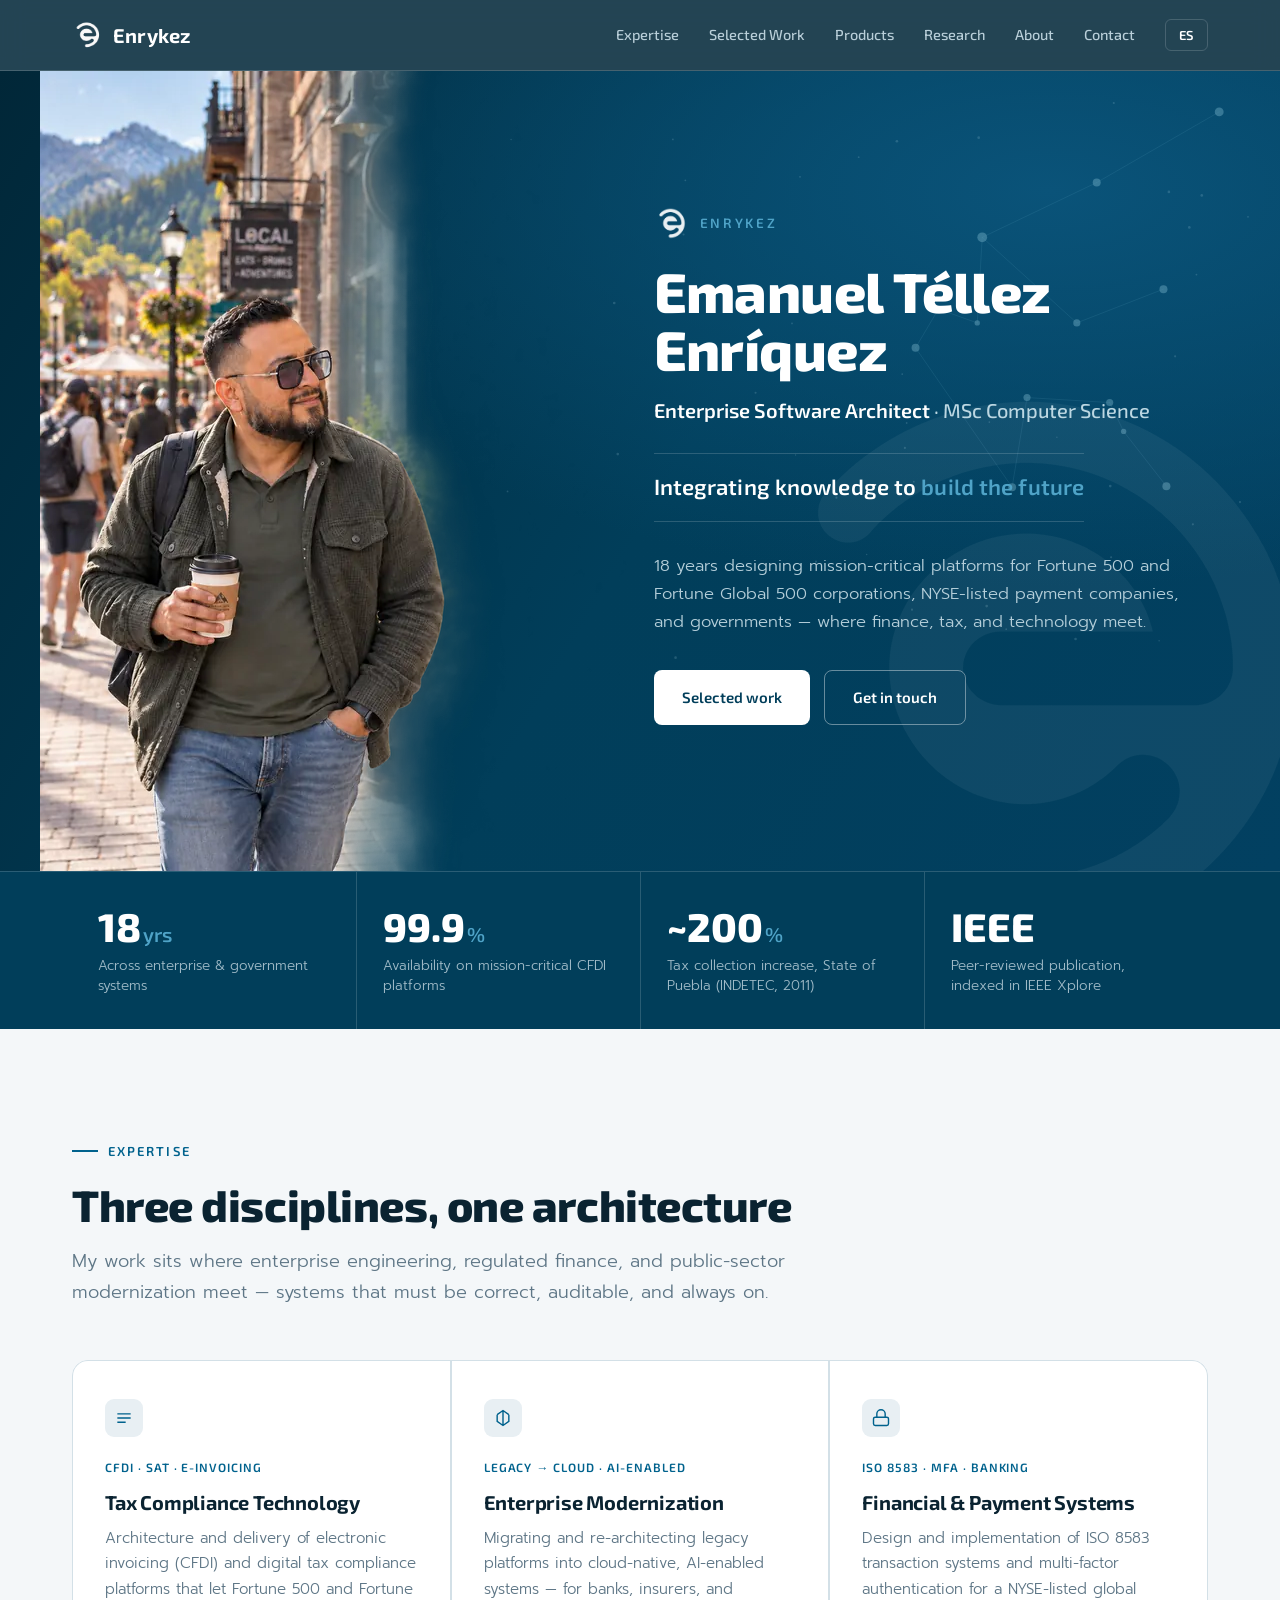
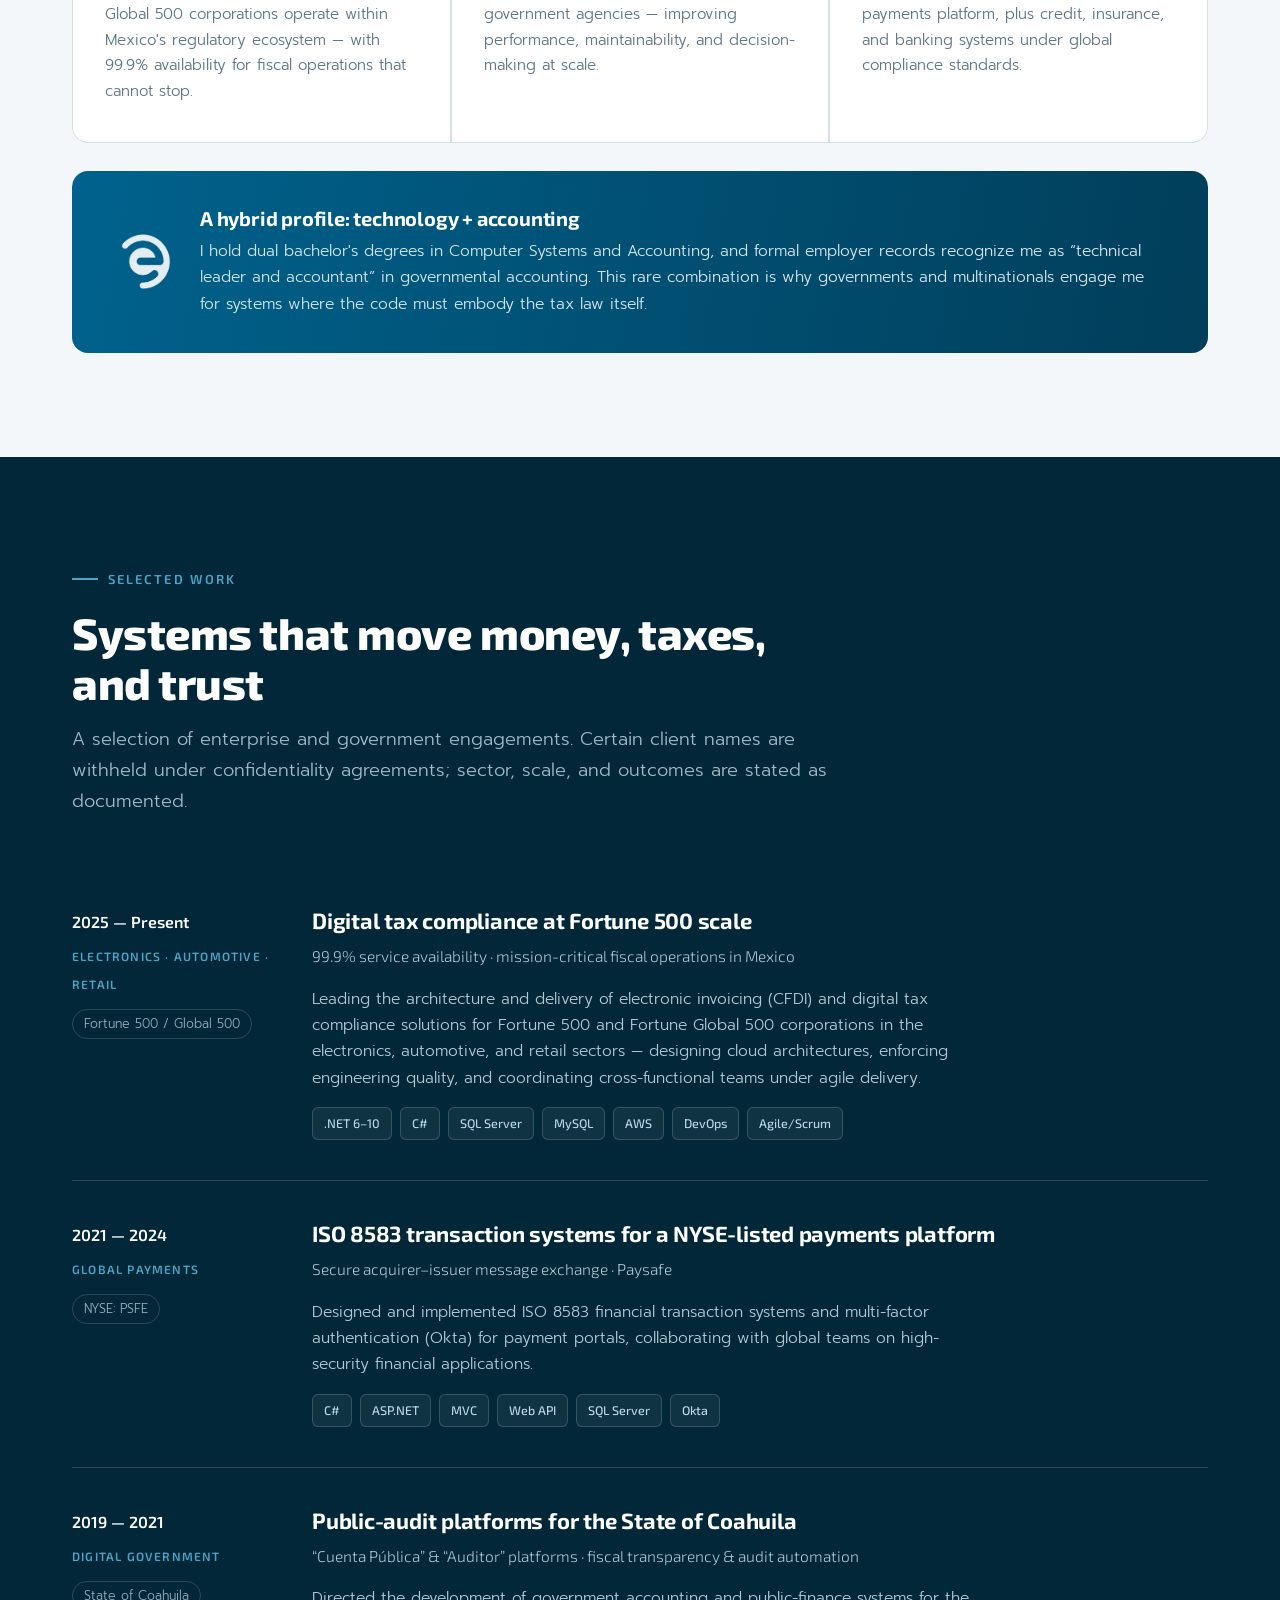
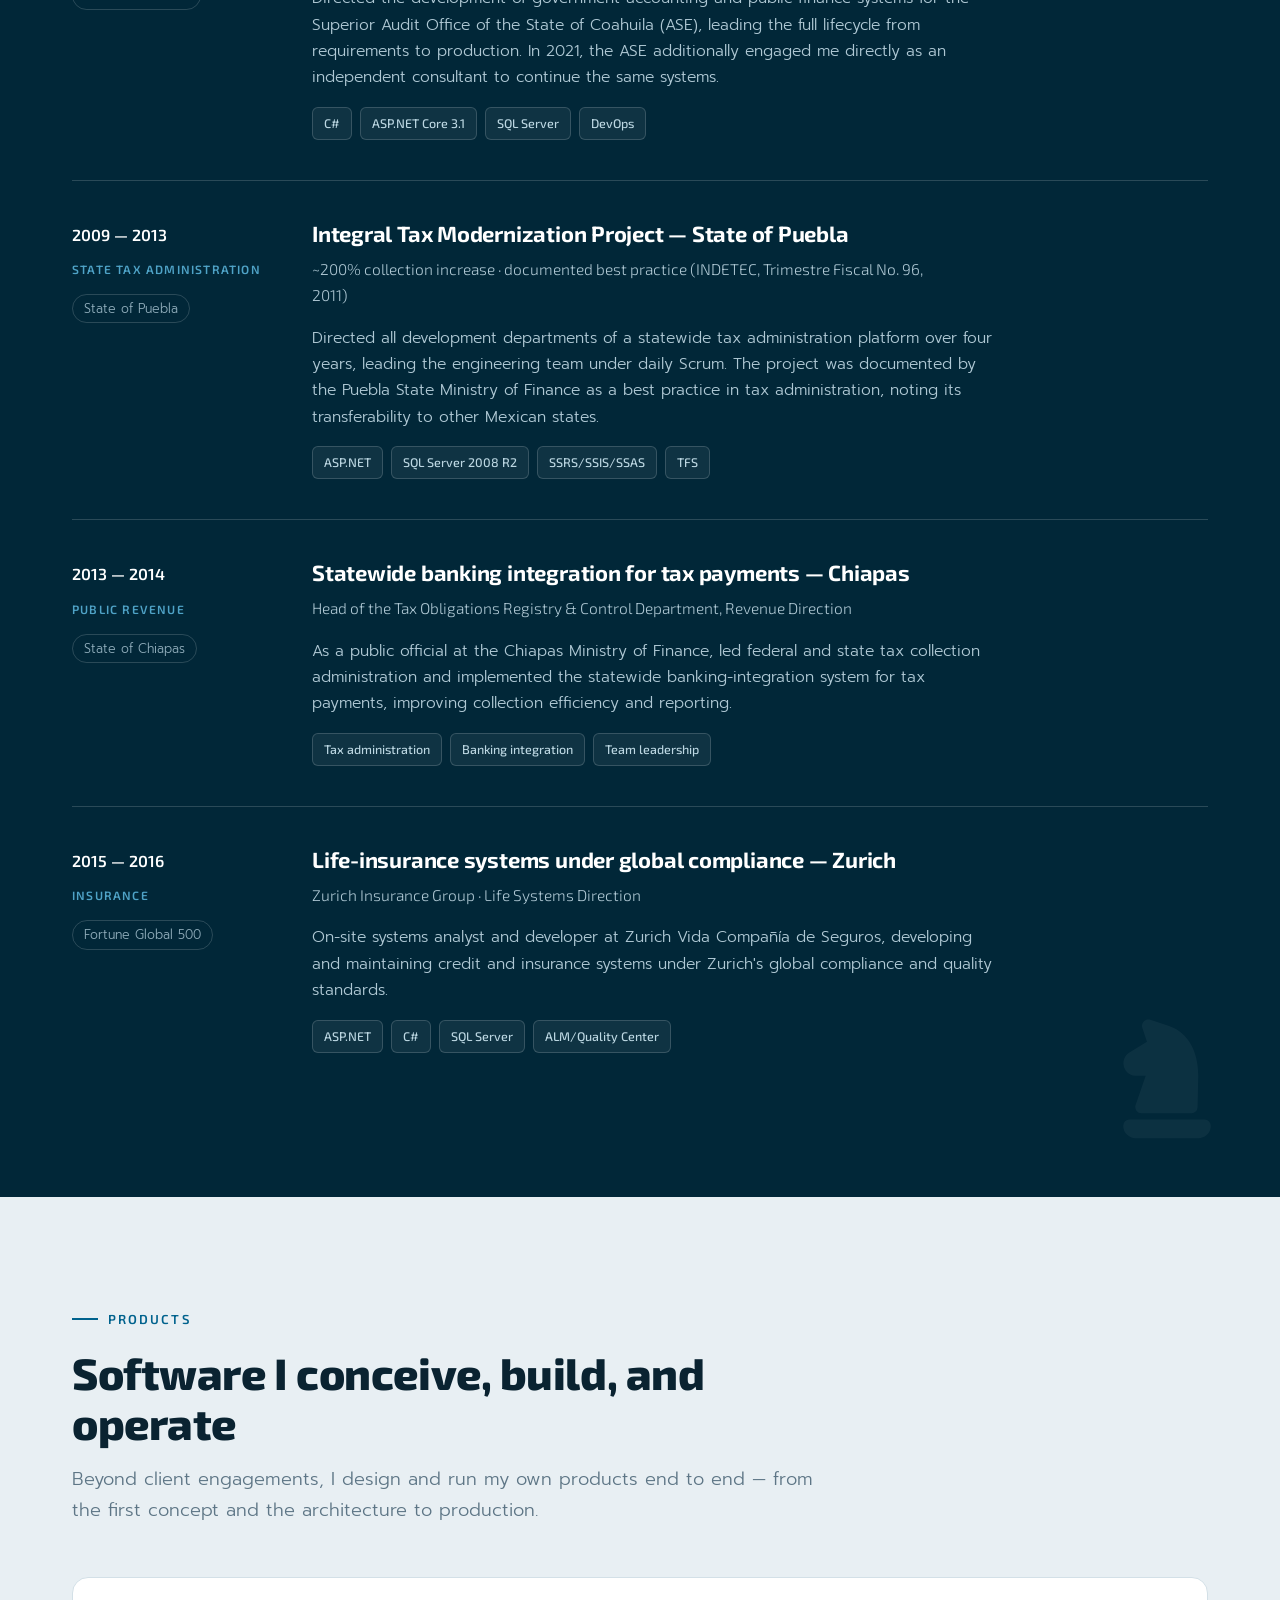
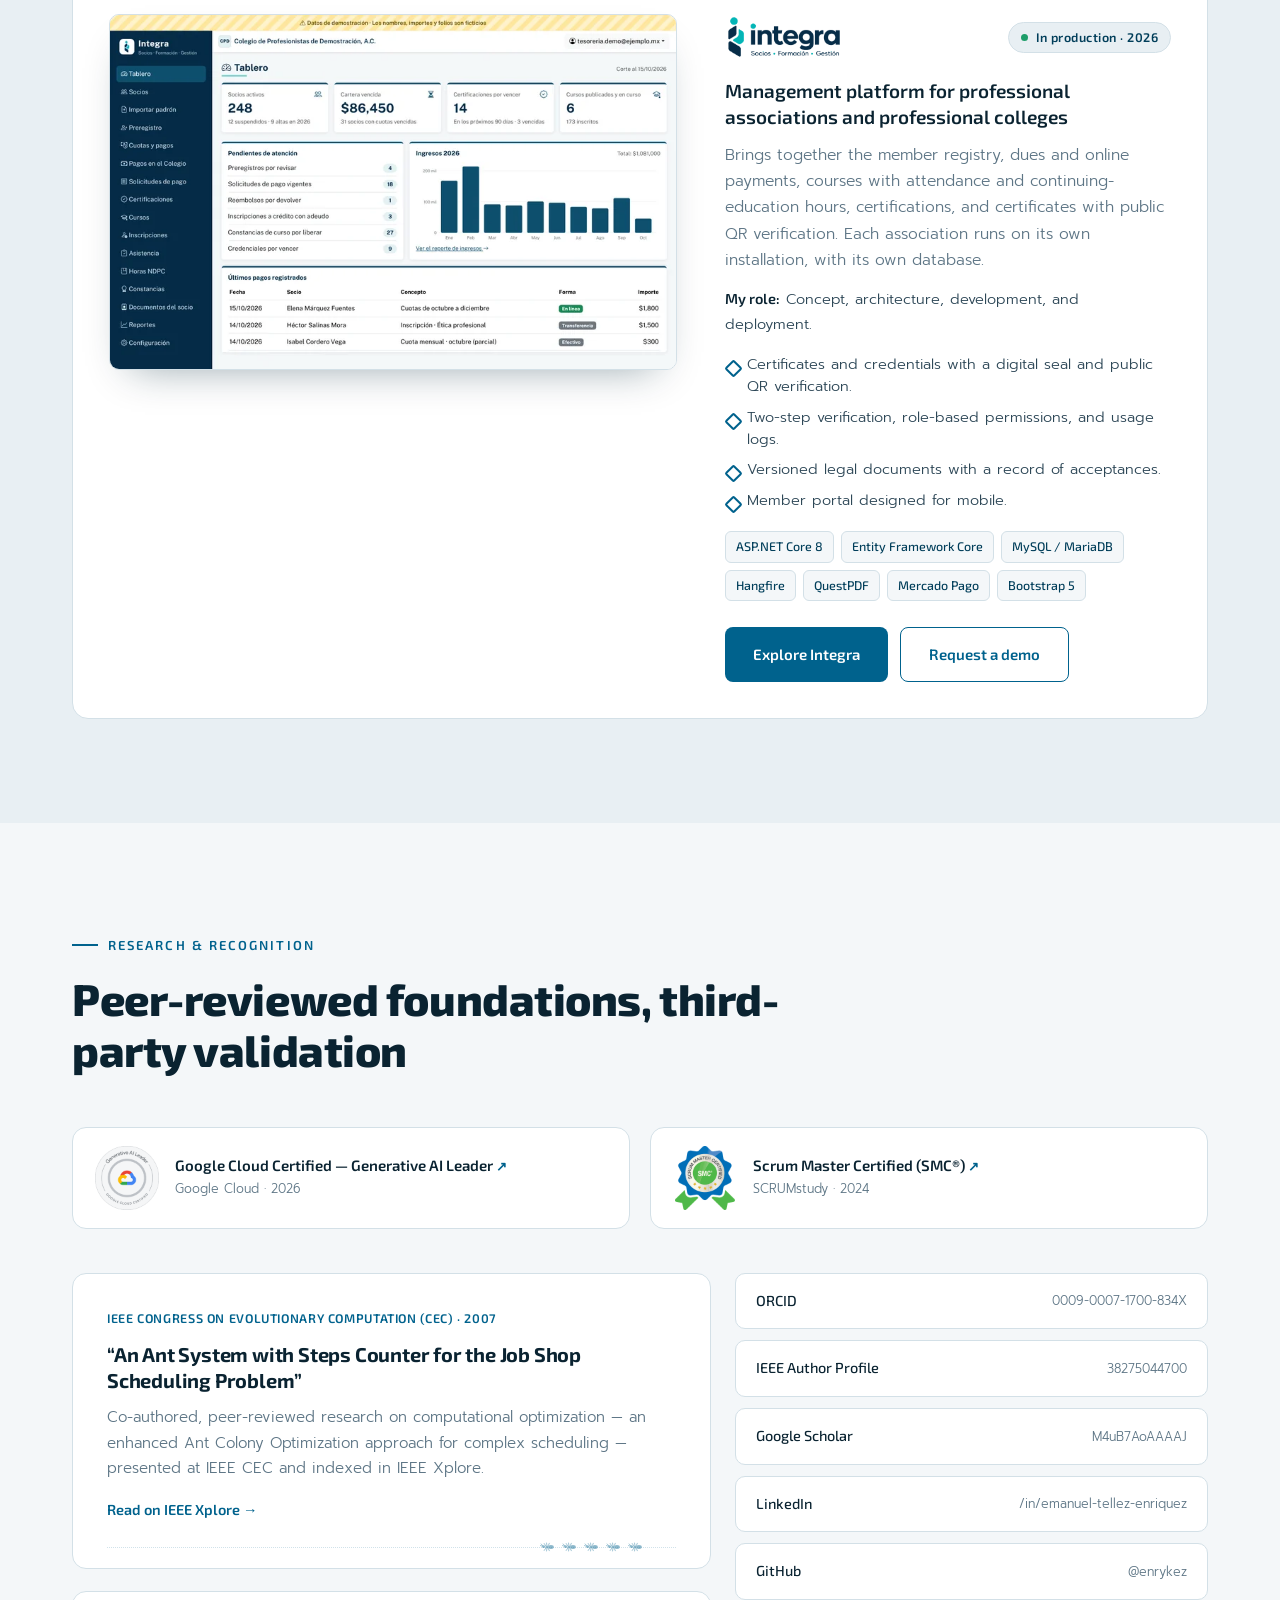
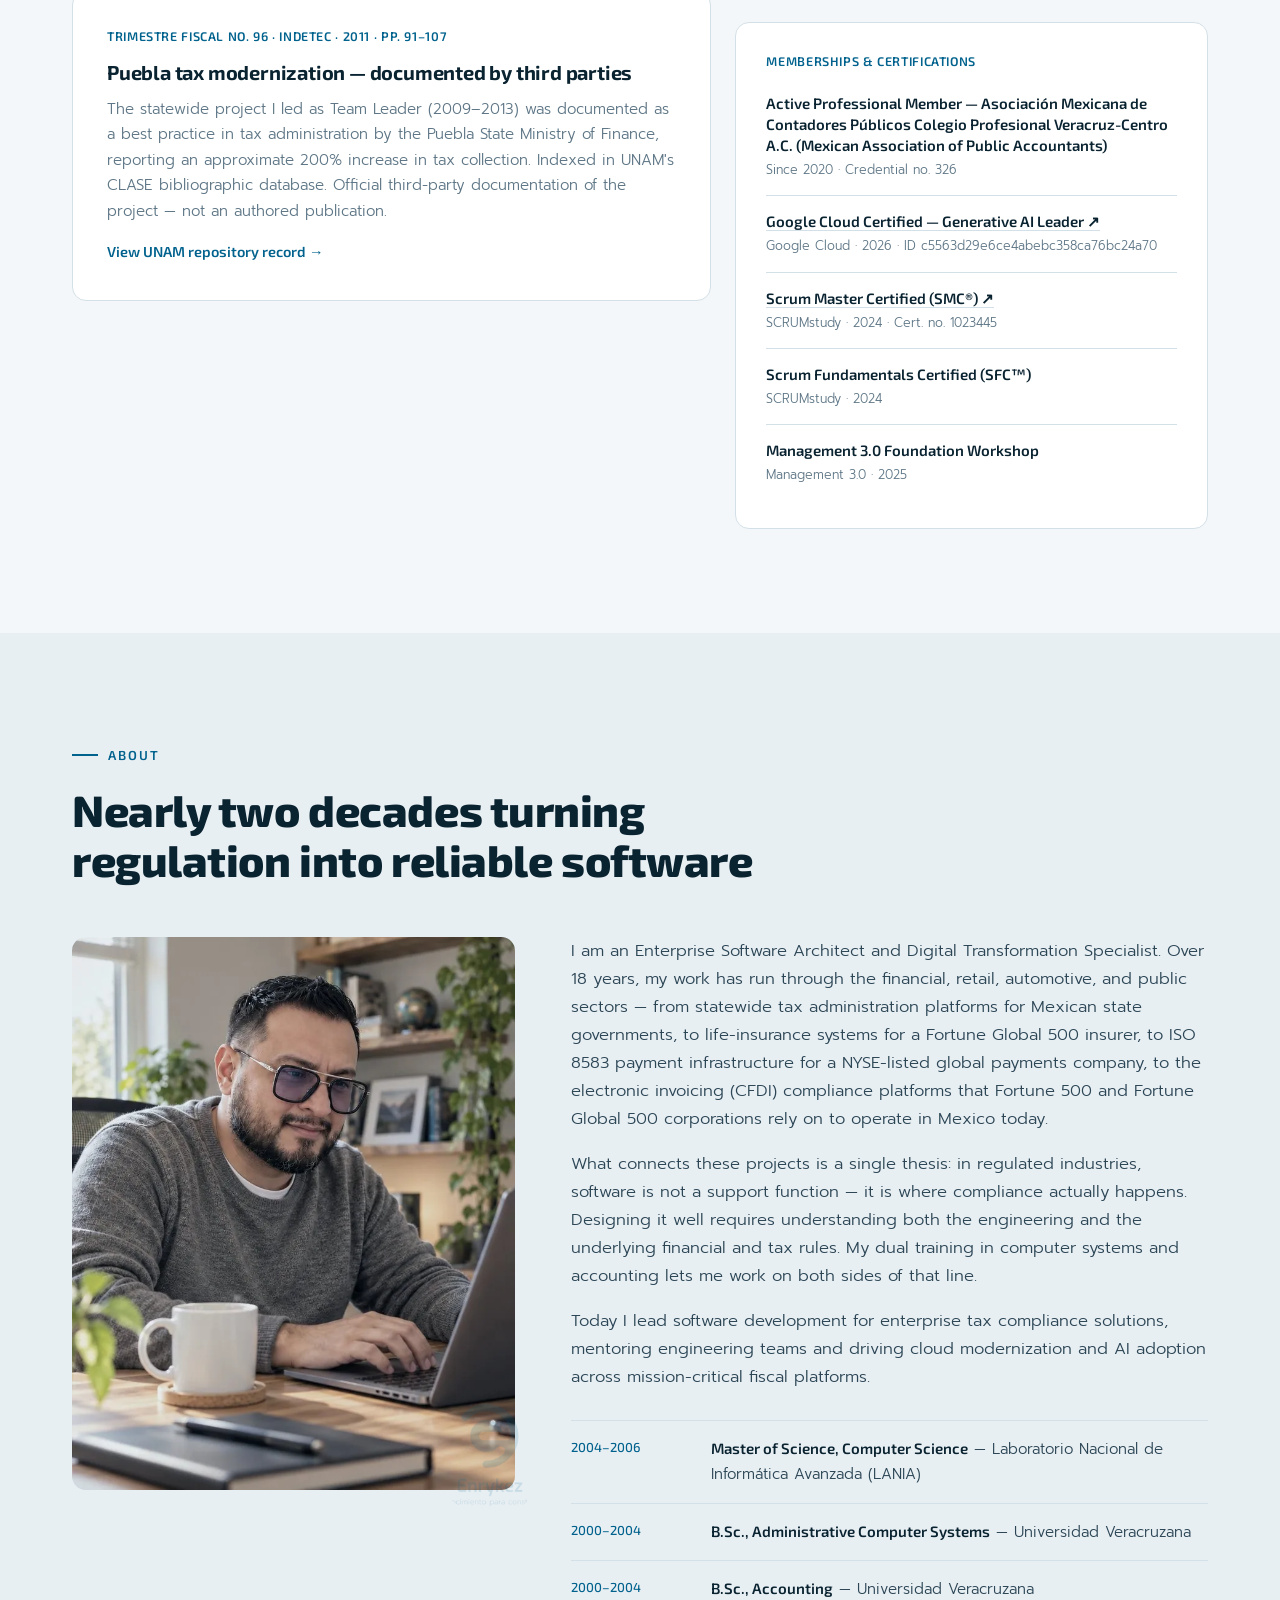
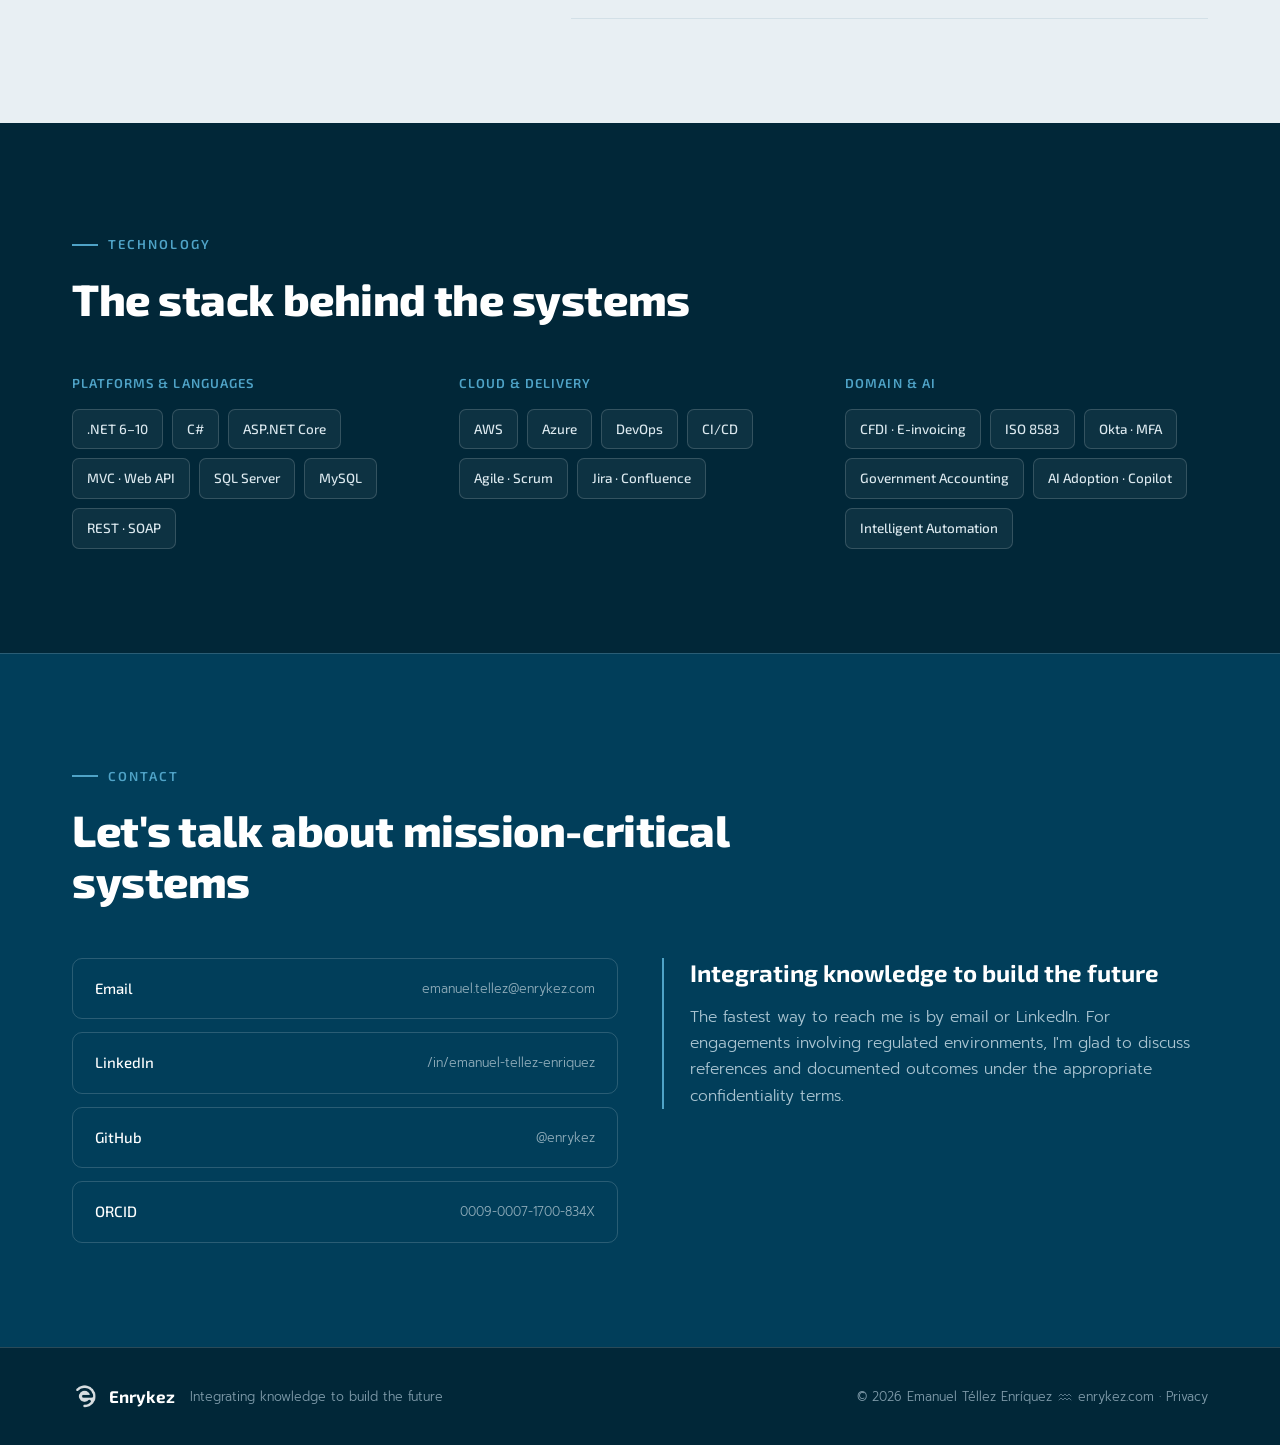
==== commit c15b7d77: "feat(analytics): consent-aware analytics (Cloudflare, GA4, Clarity) - assets/js/analytics-config.js:" ====
--- a/index.html
+++ b/index.html
@@ -343,6 +343,8 @@
   .product-ctas .btn{flex:1 1 100%;justify-content:center}
 }
 </style>
+<script src="assets/js/analytics-config.js" defer></script>
+<script src="assets/js/analytics.js" defer></script>
 </head>
 <body>
 <svg width="0" height="0" style="position:absolute" aria-hidden="true" focusable="false"><symbol id="ant" viewBox="0 0 12 12"><g fill="currentColor"><ellipse cx="2.6" cy="6" rx="2.4" ry="1.7"/><ellipse cx="6" cy="6" rx="1.3" ry="1.1"/><circle cx="8.9" cy="5.7" r="1.25"/></g><g stroke="currentColor" stroke-width=".7" fill="none" stroke-linecap="round"><path d="M5.2 5.4 4 2.8M6 5.2 6.4 2.6M6.8 5.4 8.4 3M5.2 6.6 4 9.2M6 6.8 6.4 9.4M6.8 6.6 8.4 9M9.6 5 11 3.4M9.8 5.4 11.6 4.8"/></g></symbol><symbol id="aquarius" viewBox="0 0 28 20"><path d="M2 8l4-4 4 4 4-4 4 4 4-4 4 4M2 16l4-4 4 4 4-4 4 4 4-4 4 4" fill="none" stroke="currentColor" stroke-width="2" stroke-linejoin="round" stroke-linecap="round"/></symbol></svg>
@@ -356,12 +358,12 @@
     </a>
     <button class="menu-btn" aria-label="Menu" aria-expanded="false" onclick="var n=document.getElementById('navlinks');var o=n.classList.toggle('open');this.setAttribute('aria-expanded',o)">☰</button>
     <div class="nav-links" id="navlinks">
-      <a href="#expertise"><span class="en">Expertise</span><span class="es">Especialidad</span></a>
-      <a href="#work"><span class="en">Selected Work</span><span class="es">Proyectos</span></a>
-      <a href="#products"><span class="en">Products</span><span class="es">Productos</span></a>
-      <a href="#research"><span class="en">Research</span><span class="es">Investigación</span></a>
-      <a href="#about"><span class="en">About</span><span class="es">Perfil</span></a>
-      <a href="#contact"><span class="en">Contact</span><span class="es">Contacto</span></a>
+      <a href="#expertise" data-track="nav_click" data-track-section="expertise"><span class="en">Expertise</span><span class="es">Especialidad</span></a>
+      <a href="#work" data-track="nav_click" data-track-section="work"><span class="en">Selected Work</span><span class="es">Proyectos</span></a>
+      <a href="#products" data-track="nav_click" data-track-section="products"><span class="en">Products</span><span class="es">Productos</span></a>
+      <a href="#research" data-track="nav_click" data-track-section="research"><span class="en">Research</span><span class="es">Investigación</span></a>
+      <a href="#about" data-track="nav_click" data-track-section="about"><span class="en">About</span><span class="es">Perfil</span></a>
+      <a href="#contact" data-track="nav_click" data-track-section="contact"><span class="en">Contact</span><span class="es">Contacto</span></a>
       <button class="lang-btn" id="langBtn" onclick="toggleLang()">ES</button>
     </div>
   </div>
@@ -466,8 +468,8 @@
       <p class="slogan"><span class="en">Integrating knowledge to <span class="accent">build the future</span></span><span class="es">Integrar conocimiento para <span class="accent">construir el futuro</span></span></p>
       <p class="pitch"><span class="en">18 years designing mission-critical platforms for Fortune 500 and Fortune Global 500 corporations, NYSE-listed payment companies, and governments — where finance, tax, and technology meet.</span><span class="es">18 años diseñando plataformas de misión crítica para corporaciones Fortune 500 y Fortune Global 500, empresas de pagos listadas en NYSE y gobiernos — donde convergen finanzas, impuestos y tecnología.</span></p>
       <div class="hero-ctas">
-        <a class="btn btn-primary" href="#work"><span class="en">Selected work</span><span class="es">Ver proyectos</span></a>
-        <a class="btn btn-ghost" href="#contact"><span class="en">Get in touch</span><span class="es">Contacto</span></a>
+        <a class="btn btn-primary" href="#work" data-track="cta_click" data-track-cta="hero_selected_work"><span class="en">Selected work</span><span class="es">Ver proyectos</span></a>
+        <a class="btn btn-ghost" href="#contact" data-track="cta_click" data-track-cta="hero_get_in_touch"><span class="en">Get in touch</span><span class="es">Contacto</span></a>
       </div>
     </div>
   </div>
@@ -669,8 +671,8 @@
           </ul>
           <div class="product-tech"><span>ASP.NET Core 8</span><span>Entity Framework Core</span><span>MySQL / MariaDB</span><span>Hangfire</span><span>QuestPDF</span><span>Mercado Pago</span><span>Bootstrap 5</span></div>
           <div class="product-ctas">
-            <a class="btn btn-brand" href="https://in-tegra.com.mx" target="_blank" rel="noopener noreferrer"><span class="en">Explore Integra</span><span class="es">Conocer Integra</span></a>
-            <a class="btn btn-outline" href="https://in-tegra.com.mx/#contacto" target="_blank" rel="noopener noreferrer"><span class="en">Request a demo</span><span class="es">Solicitar una demostración</span></a>
+            <a class="btn btn-brand" href="https://in-tegra.com.mx" data-track="product_cta_click" data-track-product="integra" data-track-cta="explore" target="_blank" rel="noopener noreferrer"><span class="en">Explore Integra</span><span class="es">Conocer Integra</span></a>
+            <a class="btn btn-outline" href="https://in-tegra.com.mx/#contacto" data-track="product_cta_click" data-track-product="integra" data-track-cta="request_demo" target="_blank" rel="noopener noreferrer"><span class="en">Request a demo</span><span class="es">Solicitar una demostración</span></a>
           </div>
         </div>
       </article>
@@ -686,14 +688,14 @@
       <h2><span class="en">Peer-reviewed foundations, third-party validation</span><span class="es">Bases arbitradas, validación de terceros</span></h2>
     </div>
     <div class="badge-strip reveal">
-      <a class="badge-tile verifiable" href="https://www.credly.com/badges/b93ae655-e428-44e6-885d-d0d0f56804da/" target="_blank" rel="noopener">
+      <a class="badge-tile verifiable" data-track="credential_click" data-track-credential="gcp_genai_leader" data-track-location="badges" href="https://www.credly.com/badges/b93ae655-e428-44e6-885d-d0d0f56804da/" target="_blank" rel="noopener">
         <img src="assets/google-genai-badge.png" alt="Google Cloud Certified — Generative AI Leader badge">
         <span class="bt-txt">
           <span class="bt-name">Google Cloud Certified — Generative AI Leader</span>
           <span class="bt-org">Google Cloud · 2026</span>
         </span>
       </a>
-      <a class="badge-tile verifiable" href="https://c46e136a583f7e334124-ac22991740ab4ff17e21daf2ed577041.ssl.cf1.rackcdn.com/Certificate/ScrumMasterCertified-EmanuelTellezEnriquez-1023445.pdf" target="_blank" rel="noopener">
+      <a class="badge-tile verifiable" data-track="credential_click" data-track-credential="scrum_master_smc" data-track-location="badges" href="https://c46e136a583f7e334124-ac22991740ab4ff17e21daf2ed577041.ssl.cf1.rackcdn.com/Certificate/ScrumMasterCertified-EmanuelTellezEnriquez-1023445.pdf" target="_blank" rel="noopener">
         <img src="assets/smc-badge.png" alt="Scrum Master Certified (SMC) badge — SCRUMstudy">
         <span class="bt-txt">
           <span class="bt-name">Scrum Master Certified (SMC®)</span>
@@ -707,7 +709,7 @@
           <p class="venue">IEEE Congress on Evolutionary Computation (CEC) · 2007</p>
           <h3>“An Ant System with Steps Counter for the Job Shop Scheduling Problem”</h3>
           <p><span class="en">Co-authored, peer-reviewed research on computational optimization — an enhanced Ant Colony Optimization approach for complex scheduling — presented at IEEE CEC and indexed in IEEE Xplore.</span><span class="es">Investigación arbitrada en coautoría sobre optimización computacional — un enfoque mejorado de Optimización por Colonia de Hormigas para calendarización compleja — presentada en IEEE CEC e indexada en IEEE Xplore.</span></p>
-          <a class="go" href="https://ieeexplore.ieee.org/document/4424509" target="_blank" rel="noopener"><span class="en">Read on IEEE Xplore →</span><span class="es">Ver en IEEE Xplore →</span></a>
+          <a class="go" data-track="publication_click" data-track-publication="ieee_cec_2007" href="https://ieeexplore.ieee.org/document/4424509" target="_blank" rel="noopener"><span class="en">Read on IEEE Xplore →</span><span class="es">Ver en IEEE Xplore →</span></a>
           <!-- an ant system, still counting steps (IEEE CEC 2007) -->
           <div class="ant-trail" aria-hidden="true"><div class="ants"><svg viewBox="0 0 12 12"><use href="#ant"/></svg><svg viewBox="0 0 12 12"><use href="#ant"/></svg><svg viewBox="0 0 12 12"><use href="#ant"/></svg><svg viewBox="0 0 12 12"><use href="#ant"/></svg><svg viewBox="0 0 12 12"><use href="#ant"/></svg></div></div>
         </div>
@@ -715,16 +717,16 @@
           <p class="venue">Trimestre Fiscal No. 96 · INDETEC · 2011 · pp. 91–107</p>
           <h3><span class="en">Puebla tax modernization — documented by third parties</span><span class="es">Modernización tributaria de Puebla — documentada por terceros</span></h3>
           <p><span class="en">The statewide project I led as Team Leader (2009–2013) was documented as a best practice in tax administration by the Puebla State Ministry of Finance, reporting an approximate 200% increase in tax collection. Indexed in UNAM's CLASE bibliographic database. Official third-party documentation of the project — not an authored publication.</span><span class="es">El proyecto estatal que lideré como Team Leader (2009–2013) fue documentado como mejor práctica en administración tributaria por la Secretaría de Finanzas del Estado de Puebla, reportando un aumento aproximado de 200% en la recaudación. Indexado en la base bibliográfica CLASE de la UNAM. Documentación oficial de terceros sobre el proyecto — no una publicación de autoría propia.</span></p>
-          <a class="go" href="https://ru.dgb.unam.mx/items/24ba0649-422d-46c7-8d70-f07ec7eb1b35" target="_blank" rel="noopener"><span class="en">View UNAM repository record →</span><span class="es">Ver registro en repositorio UNAM →</span></a>
+          <a class="go" data-track="publication_click" data-track-publication="trimestre_fiscal_96" href="https://ru.dgb.unam.mx/items/24ba0649-422d-46c7-8d70-f07ec7eb1b35" target="_blank" rel="noopener"><span class="en">View UNAM repository record →</span><span class="es">Ver registro en repositorio UNAM →</span></a>
         </div>
       </div>
       <div class="reveal">
         <div class="profiles">
-          <a class="profile-link" href="https://orcid.org/0009-0007-1700-834X" target="_blank" rel="noopener">ORCID <span class="id">0009-0007-1700-834X</span></a>
-          <a class="profile-link" href="https://ieeexplore.ieee.org/author/38275044700" target="_blank" rel="noopener">IEEE Author Profile <span class="id">38275044700</span></a>
-          <a class="profile-link" href="https://scholar.google.com/citations?user=M4uB7AoAAAAJ" target="_blank" rel="noopener">Google Scholar <span class="id">M4uB7AoAAAAJ</span></a>
-          <a class="profile-link" href="https://www.linkedin.com/in/emanuel-tellez-enriquez" target="_blank" rel="noopener">LinkedIn <span class="id">/in/emanuel-tellez-enriquez</span></a>
-          <a class="profile-link" href="https://github.com/enrykez" target="_blank" rel="noopener">GitHub <span class="id">@enrykez</span></a>
+          <a class="profile-link" data-track="profile_link_click" data-track-platform="orcid" data-track-location="research" href="https://orcid.org/0009-0007-1700-834X" target="_blank" rel="noopener">ORCID <span class="id">0009-0007-1700-834X</span></a>
+          <a class="profile-link" data-track="profile_link_click" data-track-platform="ieee" data-track-location="research" href="https://ieeexplore.ieee.org/author/38275044700" target="_blank" rel="noopener">IEEE Author Profile <span class="id">38275044700</span></a>
+          <a class="profile-link" data-track="profile_link_click" data-track-platform="google_scholar" data-track-location="research" href="https://scholar.google.com/citations?user=M4uB7AoAAAAJ" target="_blank" rel="noopener">Google Scholar <span class="id">M4uB7AoAAAAJ</span></a>
+          <a class="profile-link" data-track="profile_link_click" data-track-platform="linkedin" data-track-location="research" href="https://www.linkedin.com/in/emanuel-tellez-enriquez" target="_blank" rel="noopener">LinkedIn <span class="id">/in/emanuel-tellez-enriquez</span></a>
+          <a class="profile-link" data-track="profile_link_click" data-track-platform="github" data-track-location="research" href="https://github.com/enrykez" target="_blank" rel="noopener">GitHub <span class="id">@enrykez</span></a>
         </div>
         <div class="cred-card">
           <p class="venue"><span class="en">Memberships & Certifications</span><span class="es">Membresías y Certificaciones</span></p>
@@ -737,13 +739,13 @@
             </li>
             <li>
               <div>
-                <span class="cred-name"><a href="https://www.credly.com/badges/b93ae655-e428-44e6-885d-d0d0f56804da/" target="_blank" rel="noopener">Google Cloud Certified — Generative AI Leader ↗</a></span>
+                <span class="cred-name"><a data-track="credential_click" data-track-credential="gcp_genai_leader" data-track-location="list" href="https://www.credly.com/badges/b93ae655-e428-44e6-885d-d0d0f56804da/" target="_blank" rel="noopener">Google Cloud Certified — Generative AI Leader ↗</a></span>
                 <span class="cred-meta">Google Cloud · 2026 · ID c5563d29e6ce4abebc358ca76bc24a70</span>
               </div>
             </li>
             <li>
               <div>
-                <span class="cred-name"><a href="https://c46e136a583f7e334124-ac22991740ab4ff17e21daf2ed577041.ssl.cf1.rackcdn.com/Certificate/ScrumMasterCertified-EmanuelTellezEnriquez-1023445.pdf" target="_blank" rel="noopener">Scrum Master Certified (SMC®) ↗</a></span>
+                <span class="cred-name"><a data-track="credential_click" data-track-credential="scrum_master_smc" data-track-location="list" href="https://c46e136a583f7e334124-ac22991740ab4ff17e21daf2ed577041.ssl.cf1.rackcdn.com/Certificate/ScrumMasterCertified-EmanuelTellezEnriquez-1023445.pdf" target="_blank" rel="noopener">Scrum Master Certified (SMC®) ↗</a></span>
                 <span class="cred-meta">SCRUMstudy · 2024 · Cert. no. 1023445</span>
               </div>
             </li>
@@ -825,10 +827,10 @@
     </div>
     <div class="contact-grid">
       <div class="contact-list reveal">
-        <a class="contact-item" href="mailto:emanuel.tellez@enrykez.com"><span class="en">Email</span><span class="es">Correo</span> <span class="id">emanuel.tellez@enrykez.com</span></a>
-        <a class="contact-item" href="https://www.linkedin.com/in/emanuel-tellez-enriquez" target="_blank" rel="noopener">LinkedIn <span class="id">/in/emanuel-tellez-enriquez</span></a>
-        <a class="contact-item" href="https://github.com/enrykez" target="_blank" rel="noopener">GitHub <span class="id">@enrykez</span></a>
-        <a class="contact-item" href="https://orcid.org/0009-0007-1700-834X" target="_blank" rel="noopener">ORCID <span class="id">0009-0007-1700-834X</span></a>
+        <a class="contact-item" data-track="contact_click" data-track-method="email" href="mailto:emanuel.tellez@enrykez.com"><span class="en">Email</span><span class="es">Correo</span> <span class="id">emanuel.tellez@enrykez.com</span></a>
+        <a class="contact-item" data-track="profile_link_click" data-track-platform="linkedin" data-track-location="contact" href="https://www.linkedin.com/in/emanuel-tellez-enriquez" target="_blank" rel="noopener">LinkedIn <span class="id">/in/emanuel-tellez-enriquez</span></a>
+        <a class="contact-item" data-track="profile_link_click" data-track-platform="github" data-track-location="contact" href="https://github.com/enrykez" target="_blank" rel="noopener">GitHub <span class="id">@enrykez</span></a>
+        <a class="contact-item" data-track="profile_link_click" data-track-platform="orcid" data-track-location="contact" href="https://orcid.org/0009-0007-1700-834X" target="_blank" rel="noopener">ORCID <span class="id">0009-0007-1700-834X</span></a>
       </div>
       <div class="contact-side reveal">
         <p class="slogan-lg"><span class="en">Integrating knowledge to build the future</span><span class="es">Integrar conocimiento para construir el futuro</span></p>
@@ -845,7 +847,7 @@
       <span class="wm">Enrykez</span>
       <span class="sl"><span class="en">Integrating knowledge to build the future</span><span class="es">Integrar conocimiento para construir el futuro</span></span>
     </div>
-    <div class="footer-meta">© 2026 Emanuel Téllez Enríquez<svg class="aq-glyph" aria-hidden="true" focusable="false"><title>♒</title><use href="#aquarius"/></svg>enrykez.com</div>
+    <div class="footer-meta">© 2026 Emanuel Téllez Enríquez<svg class="aq-glyph" aria-hidden="true" focusable="false"><title>♒</title><use href="#aquarius"/></svg>enrykez.com · <a href="privacy.html" style="color:inherit"><span class="en">Privacy</span><span class="es">Privacidad</span></a><button type="button" data-consent-open hidden><span style="display:inline-block;margin:0 .35em"> · </span><span class="en">Cookie settings</span><span class="es">Preferencias de cookies</span></button></div>
   </div>
 </footer>
 
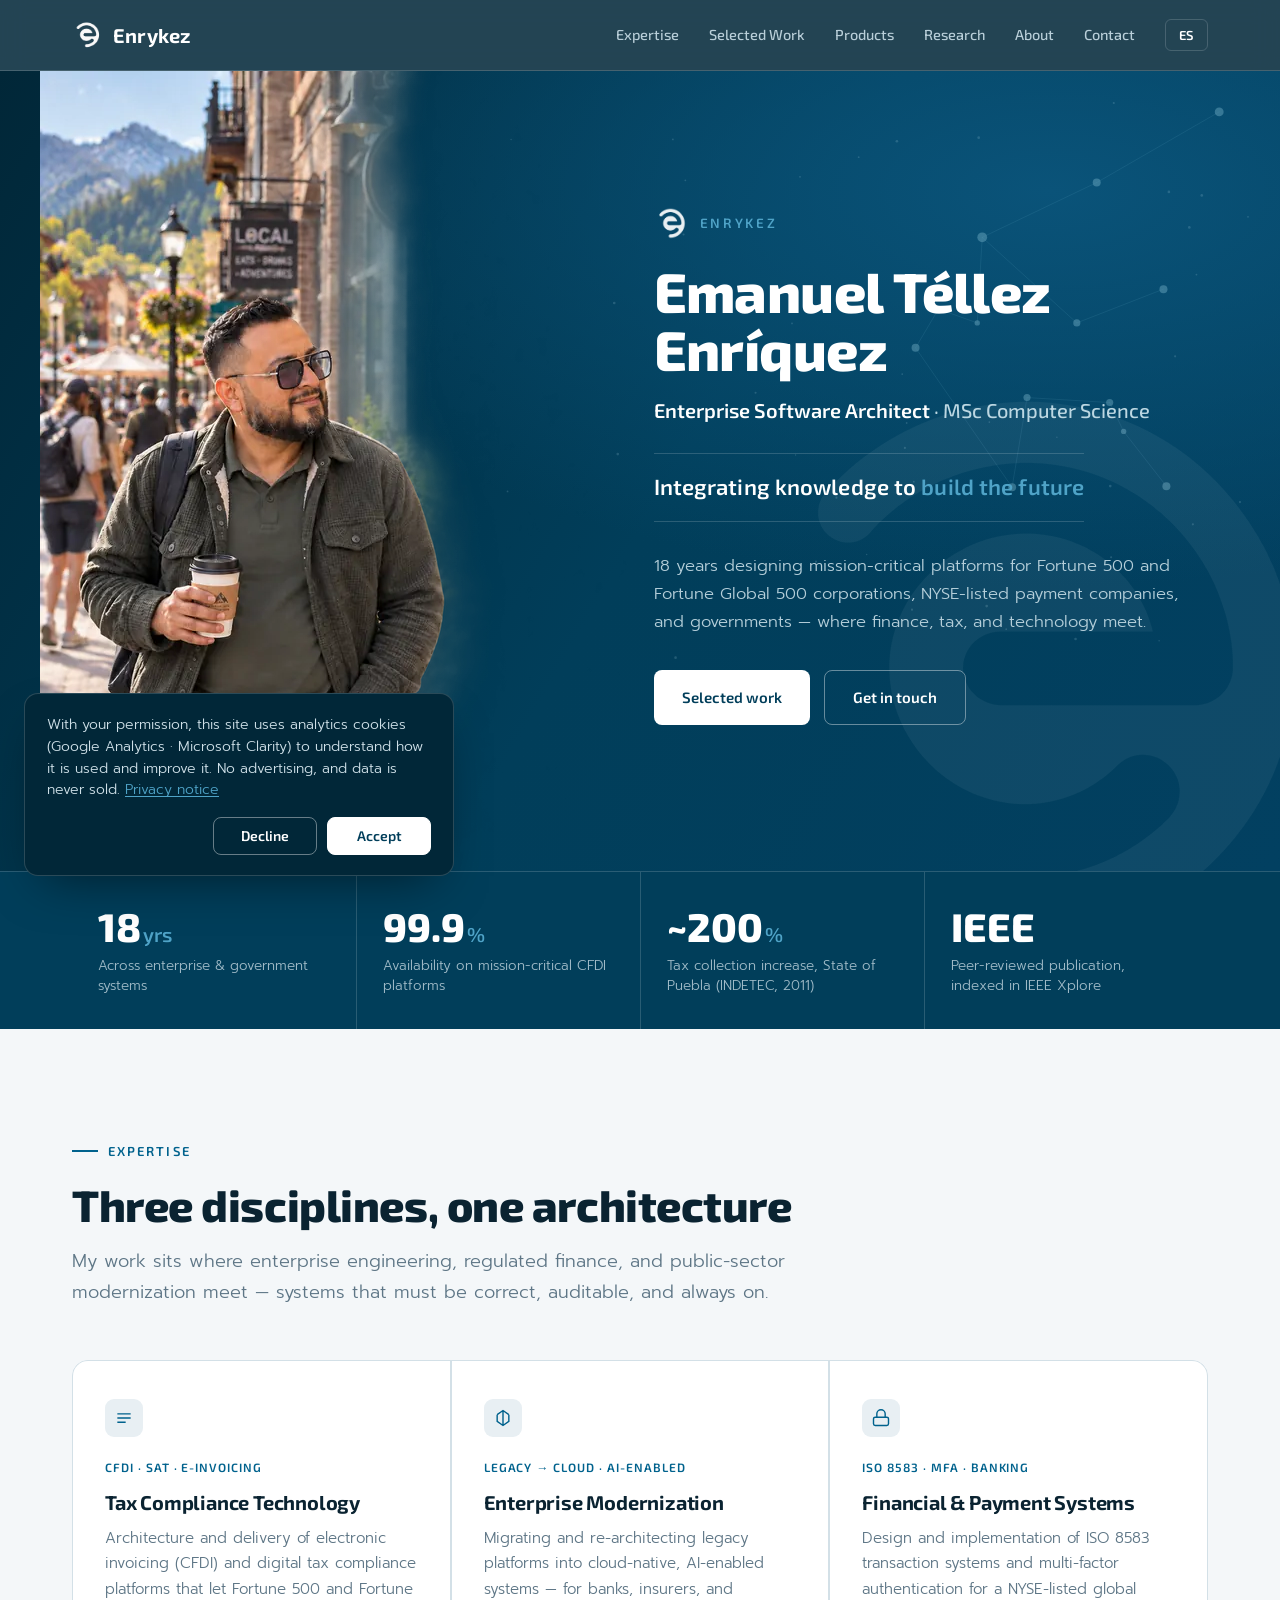
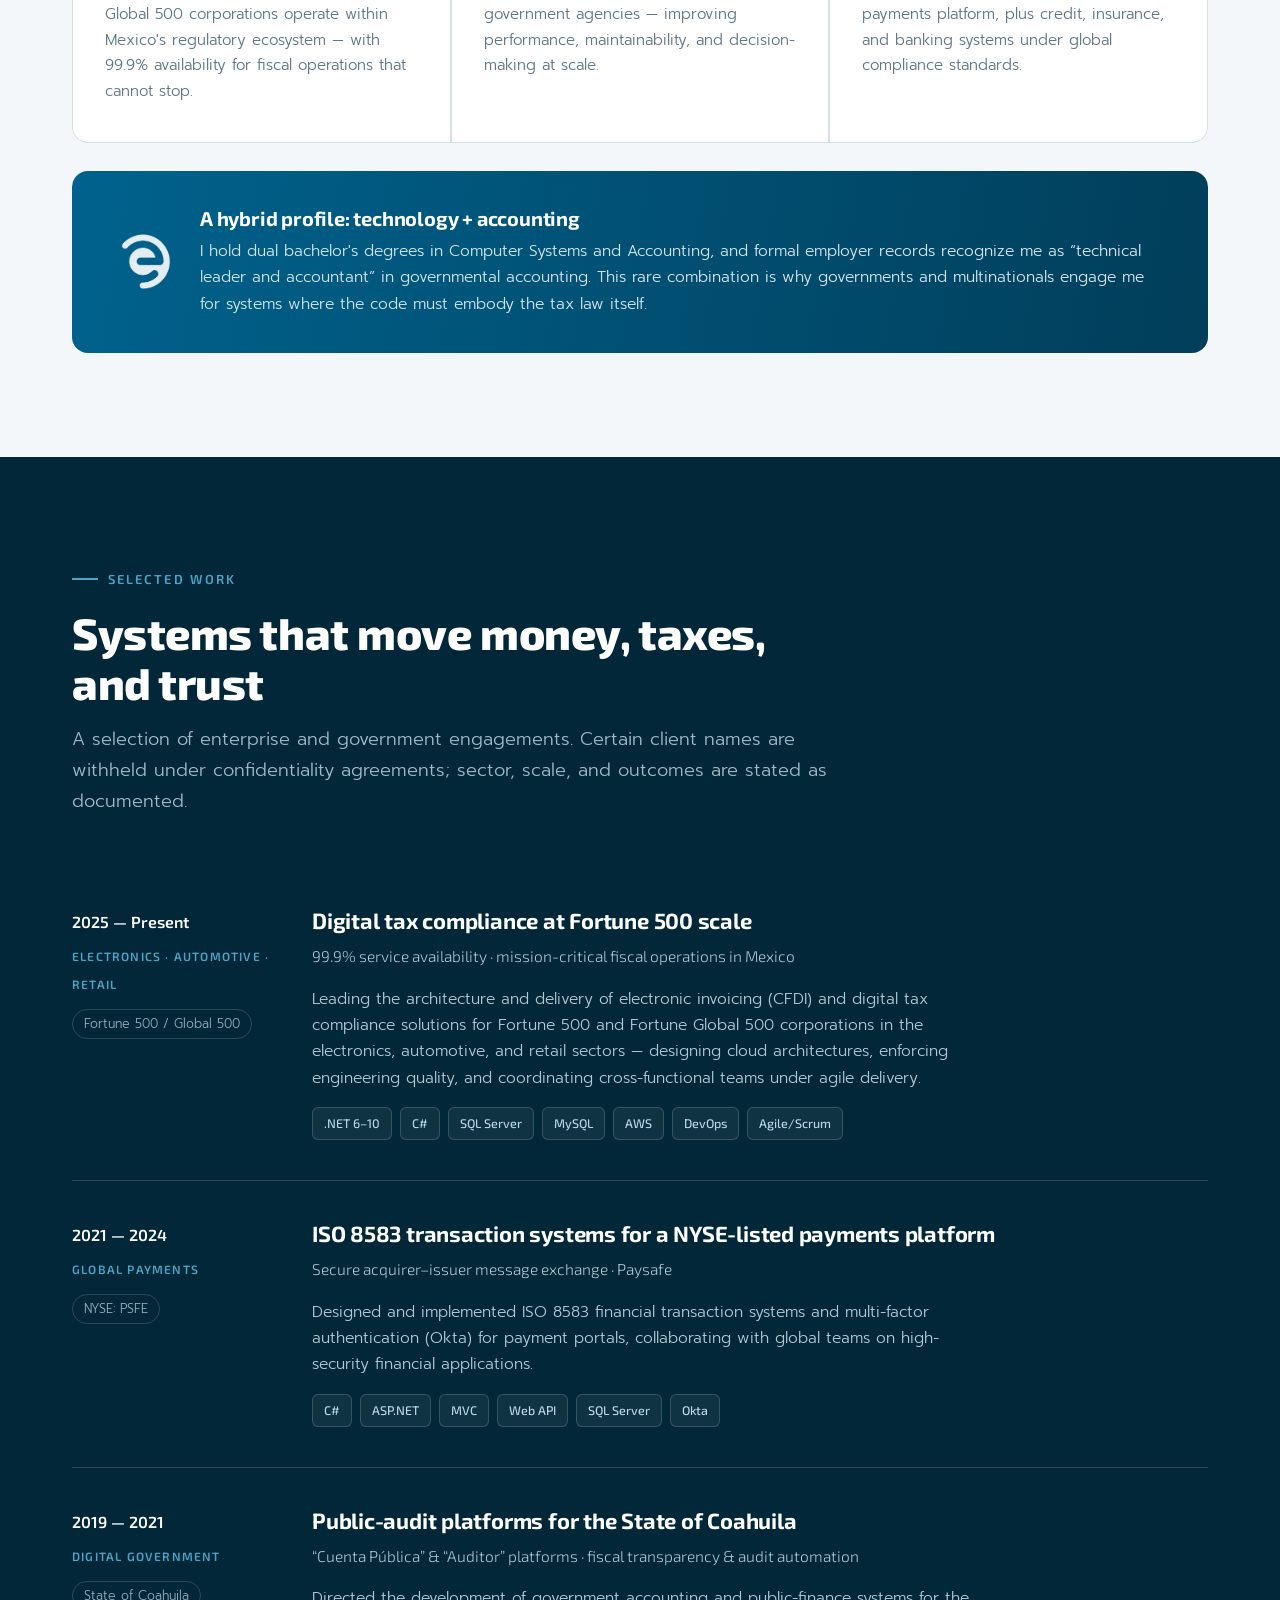
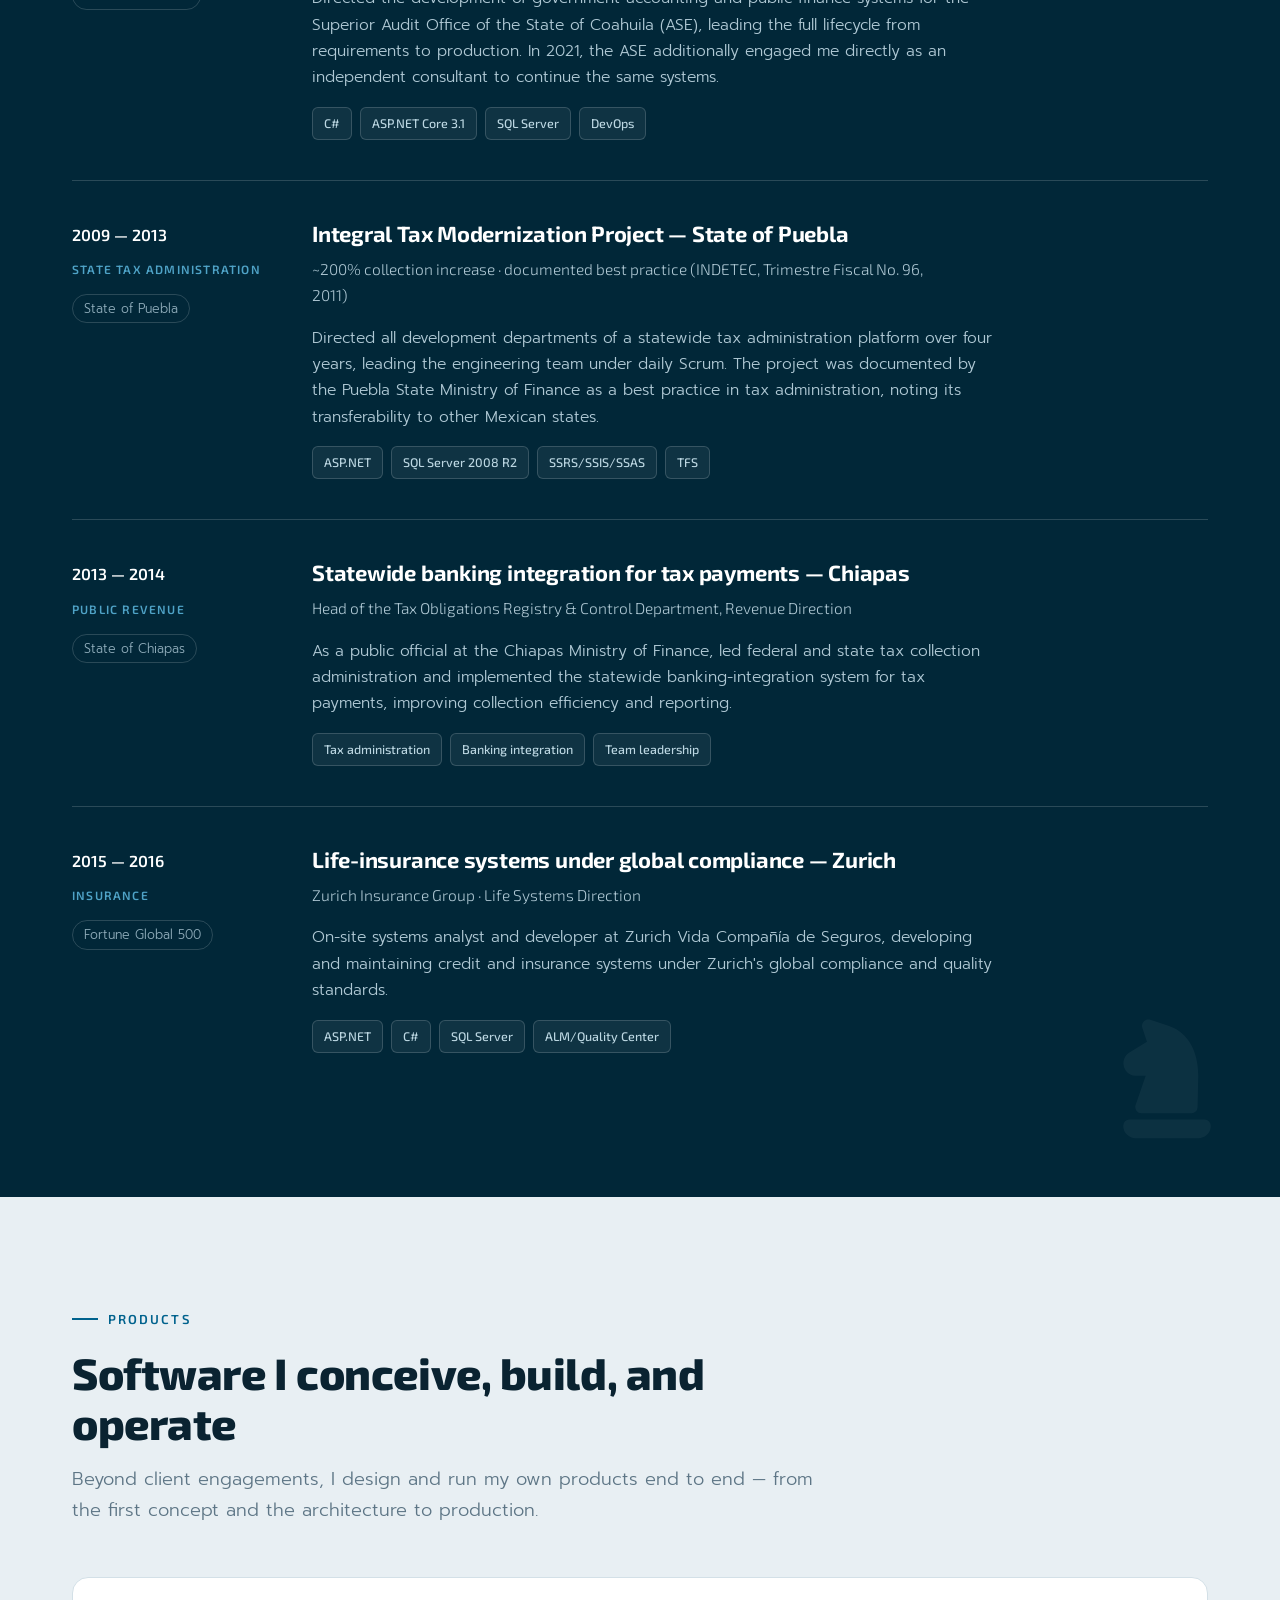
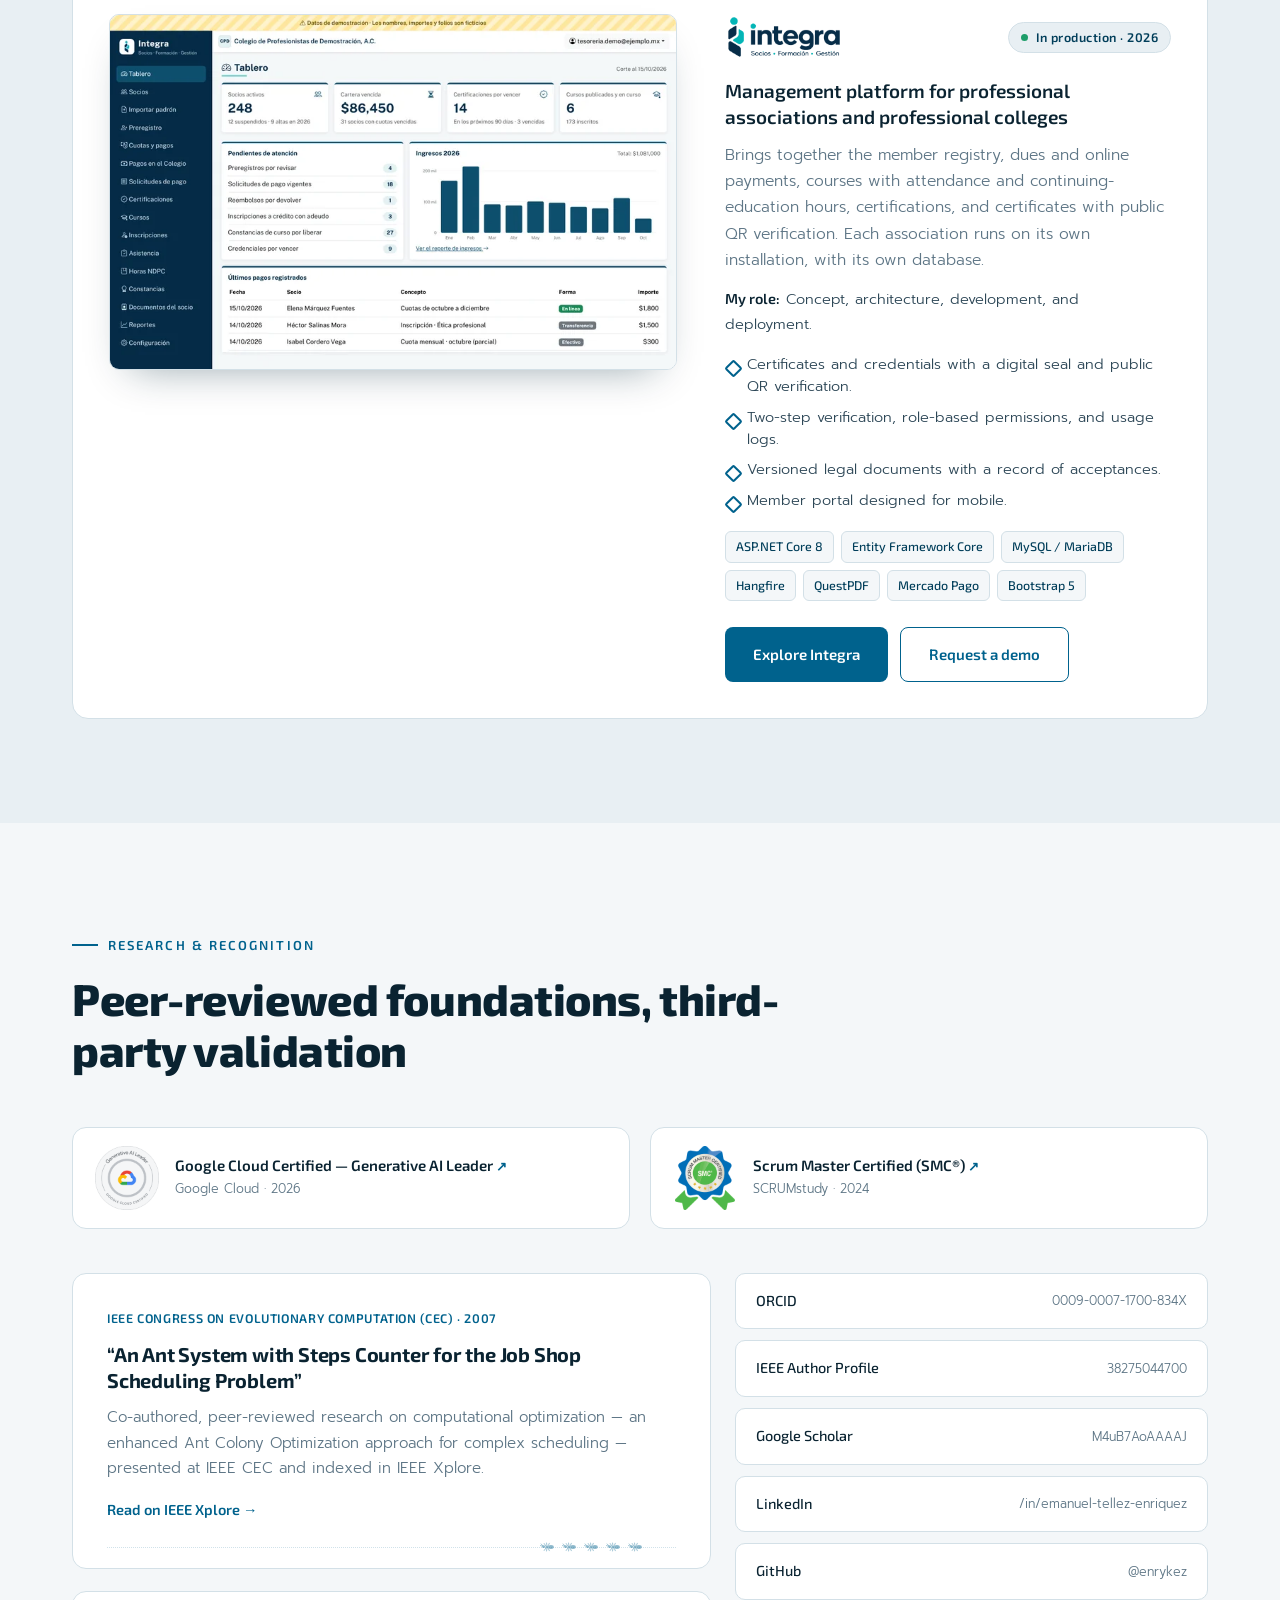
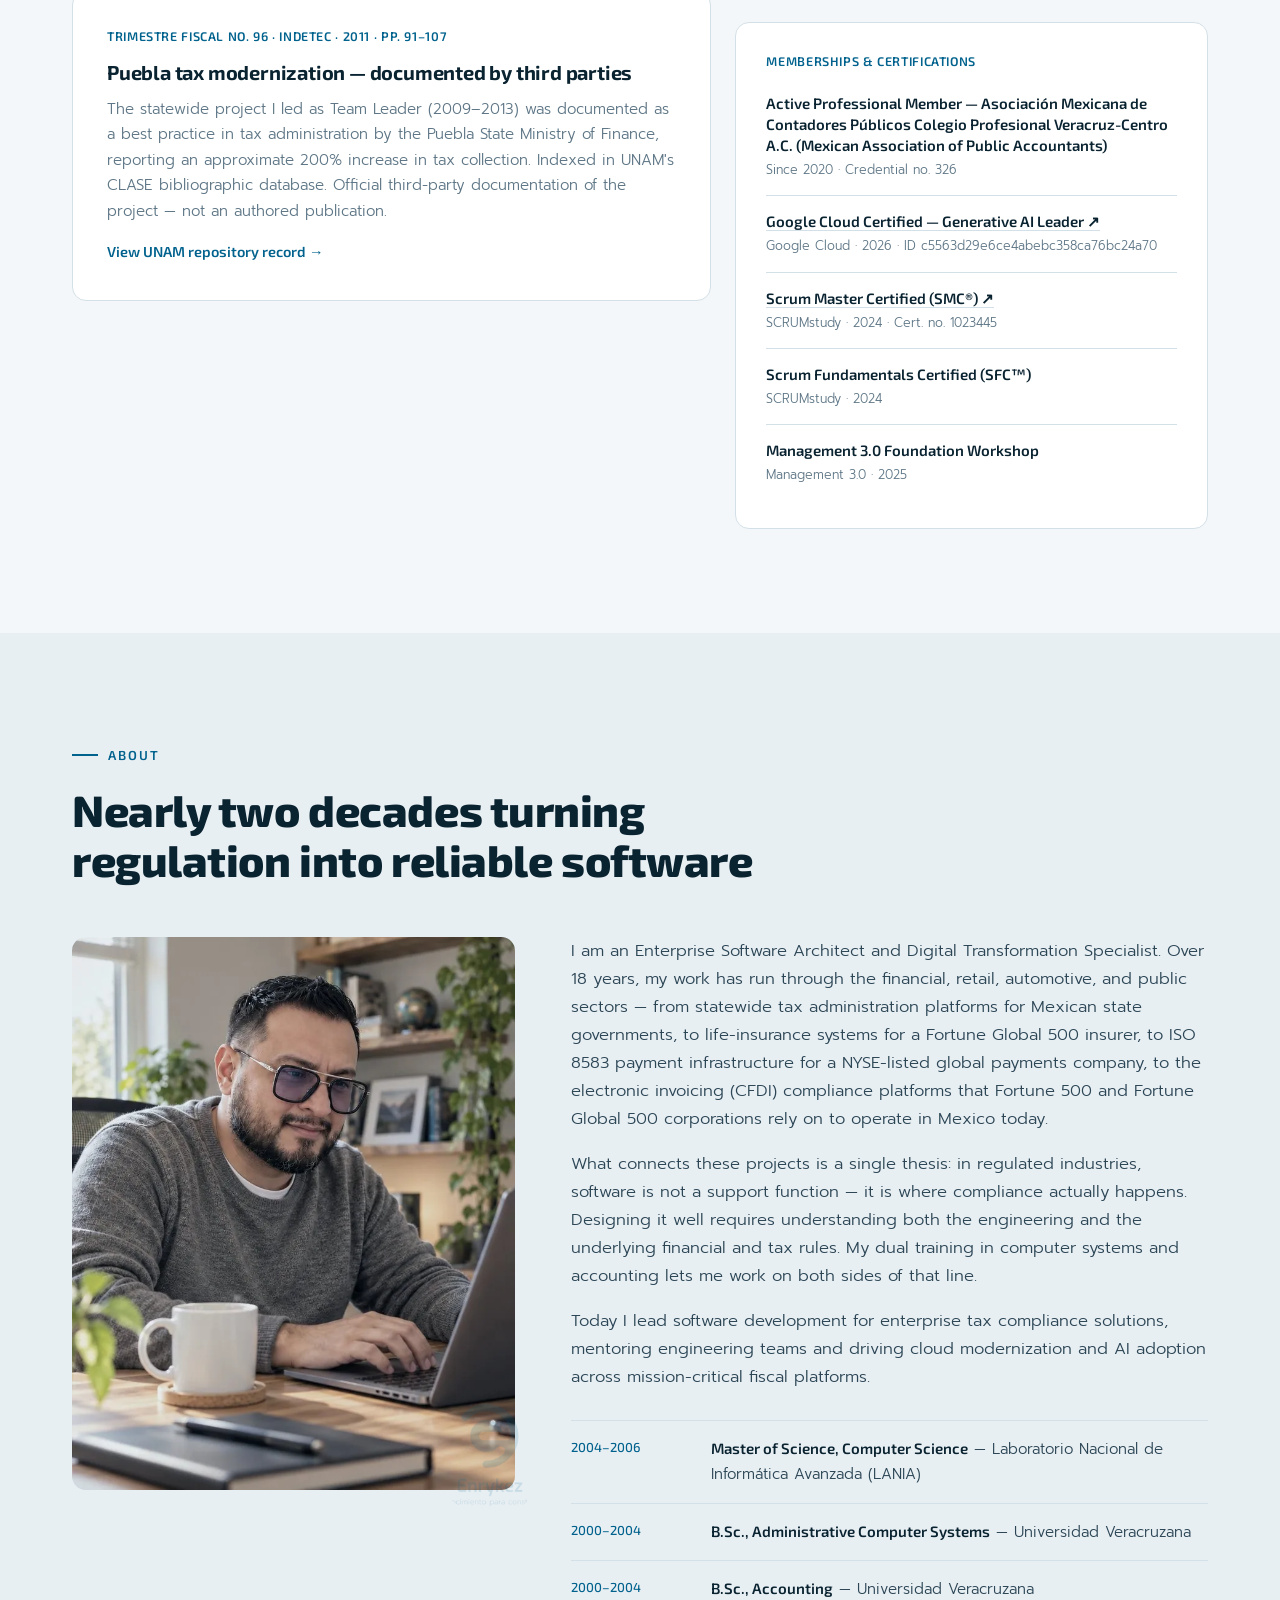
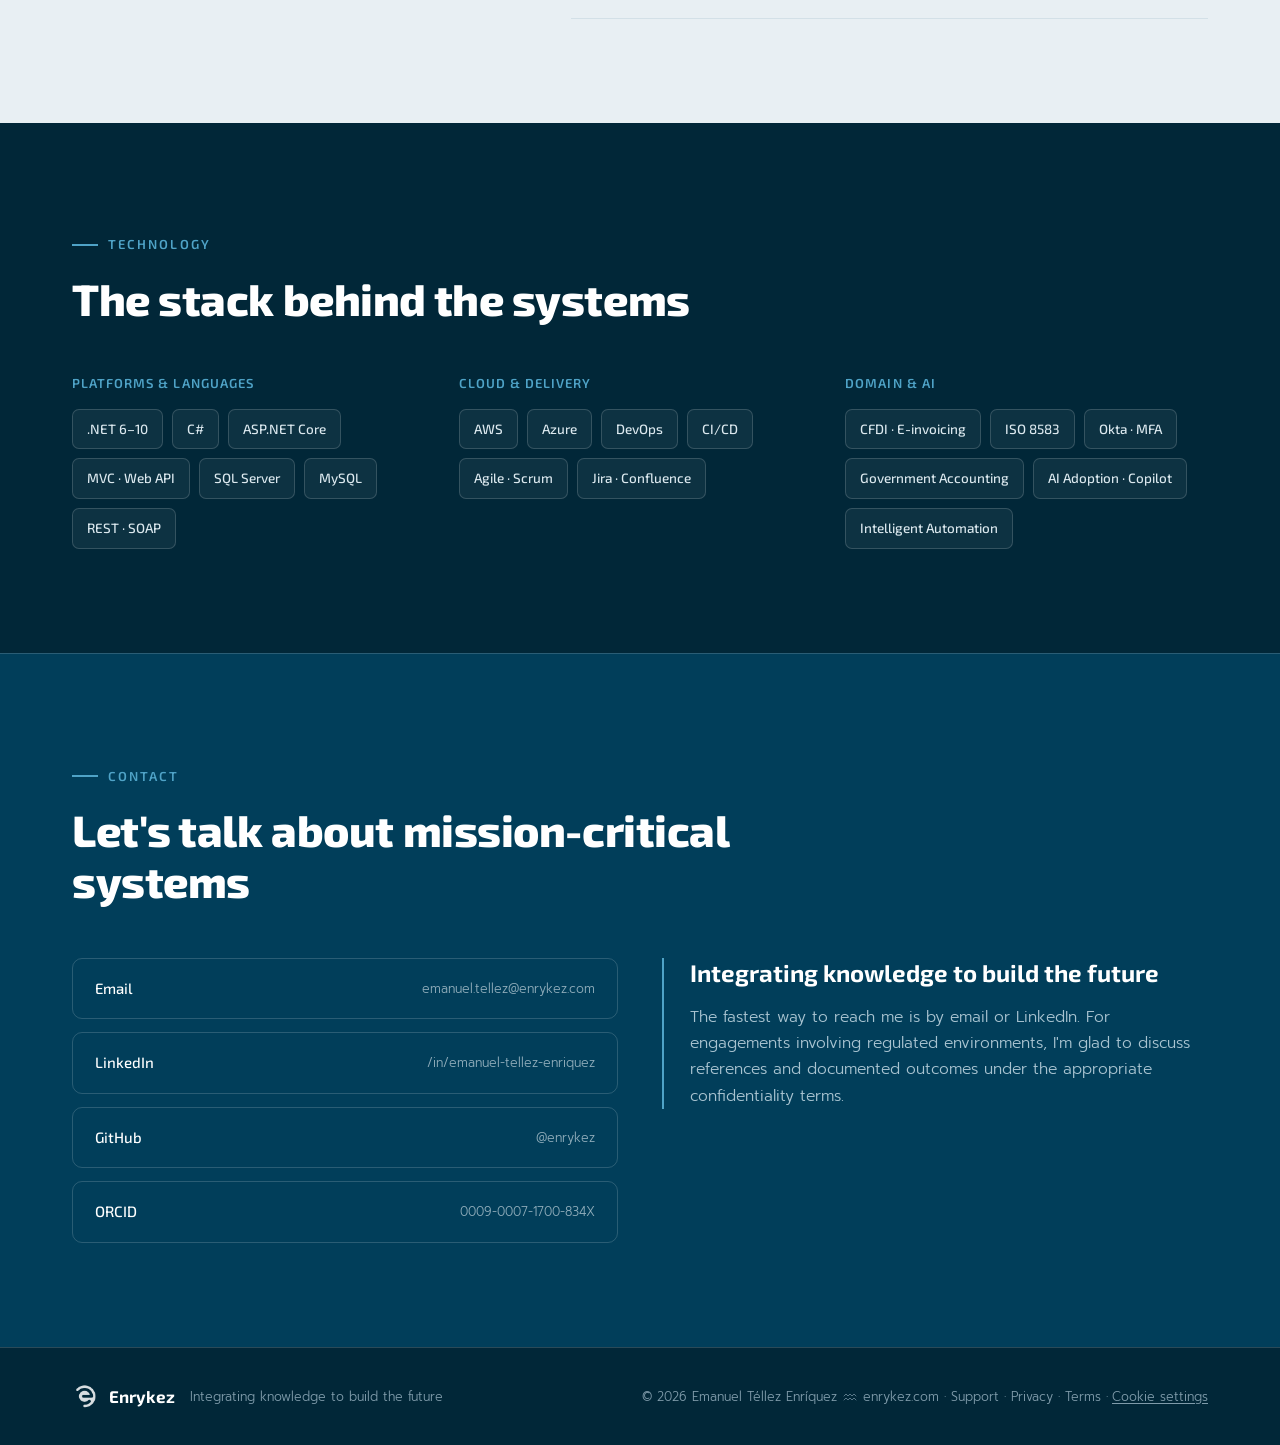
==== commit db5348a9: "feat(legal): add /soporte, /privacidad and /terminos for Enrykez Software - Support page: contact (c" ====
--- a/index.html
+++ b/index.html
@@ -847,7 +847,7 @@
       <span class="wm">Enrykez</span>
       <span class="sl"><span class="en">Integrating knowledge to build the future</span><span class="es">Integrar conocimiento para construir el futuro</span></span>
     </div>
-    <div class="footer-meta">© 2026 Emanuel Téllez Enríquez<svg class="aq-glyph" aria-hidden="true" focusable="false"><title>♒</title><use href="#aquarius"/></svg>enrykez.com · <a href="privacy.html" style="color:inherit"><span class="en">Privacy</span><span class="es">Privacidad</span></a><button type="button" data-consent-open hidden><span style="display:inline-block;margin:0 .35em"> · </span><span class="en">Cookie settings</span><span class="es">Preferencias de cookies</span></button></div>
+    <div class="footer-meta">© 2026 Emanuel Téllez Enríquez<svg class="aq-glyph" aria-hidden="true" focusable="false"><title>♒</title><use href="#aquarius"/></svg>enrykez.com · <a href="/soporte" style="color:inherit"><span class="en">Support</span><span class="es">Soporte</span></a> · <a href="/privacidad" style="color:inherit"><span class="en">Privacy</span><span class="es">Privacidad</span></a> · <a href="/terminos" style="color:inherit"><span class="en">Terms</span><span class="es">Términos</span></a><button type="button" data-consent-open hidden><span style="display:inline-block;margin:0 .35em"> · </span><span class="en">Cookie settings</span><span class="es">Preferencias de cookies</span></button></div>
   </div>
 </footer>
 
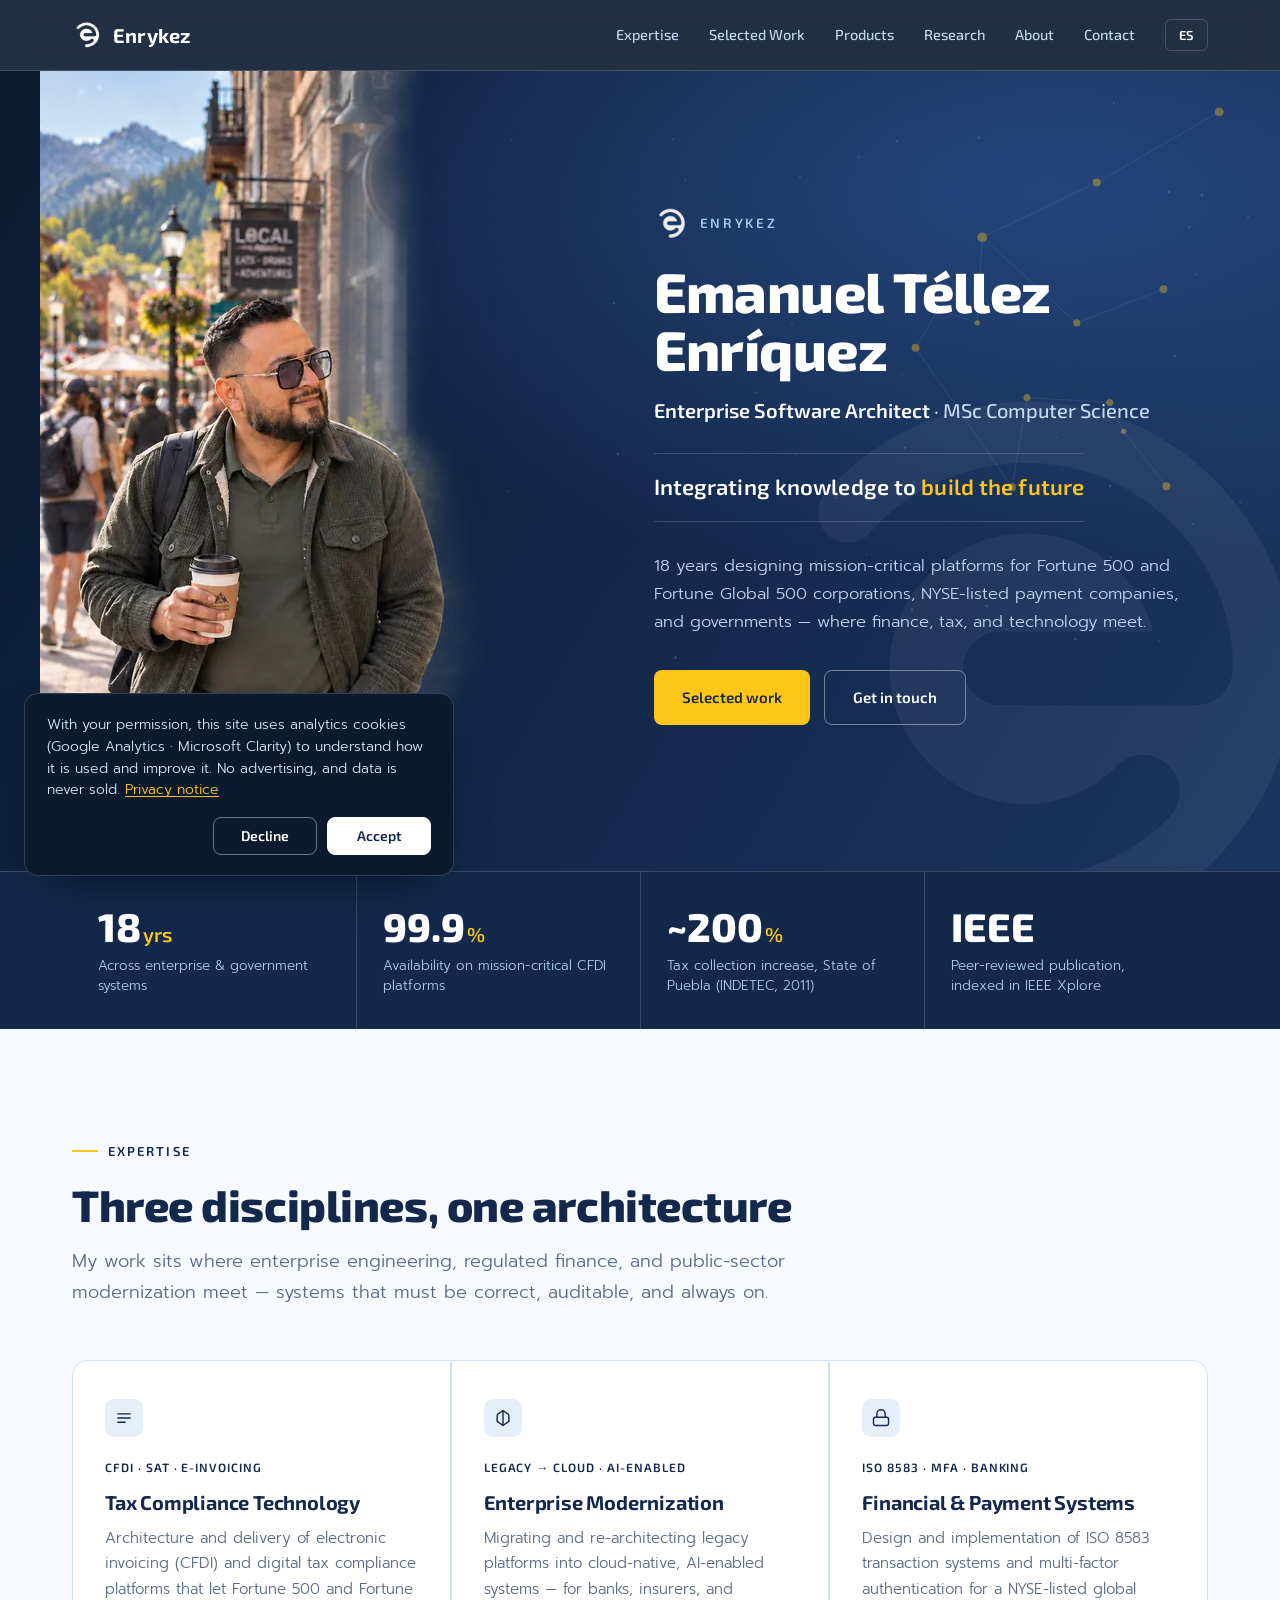
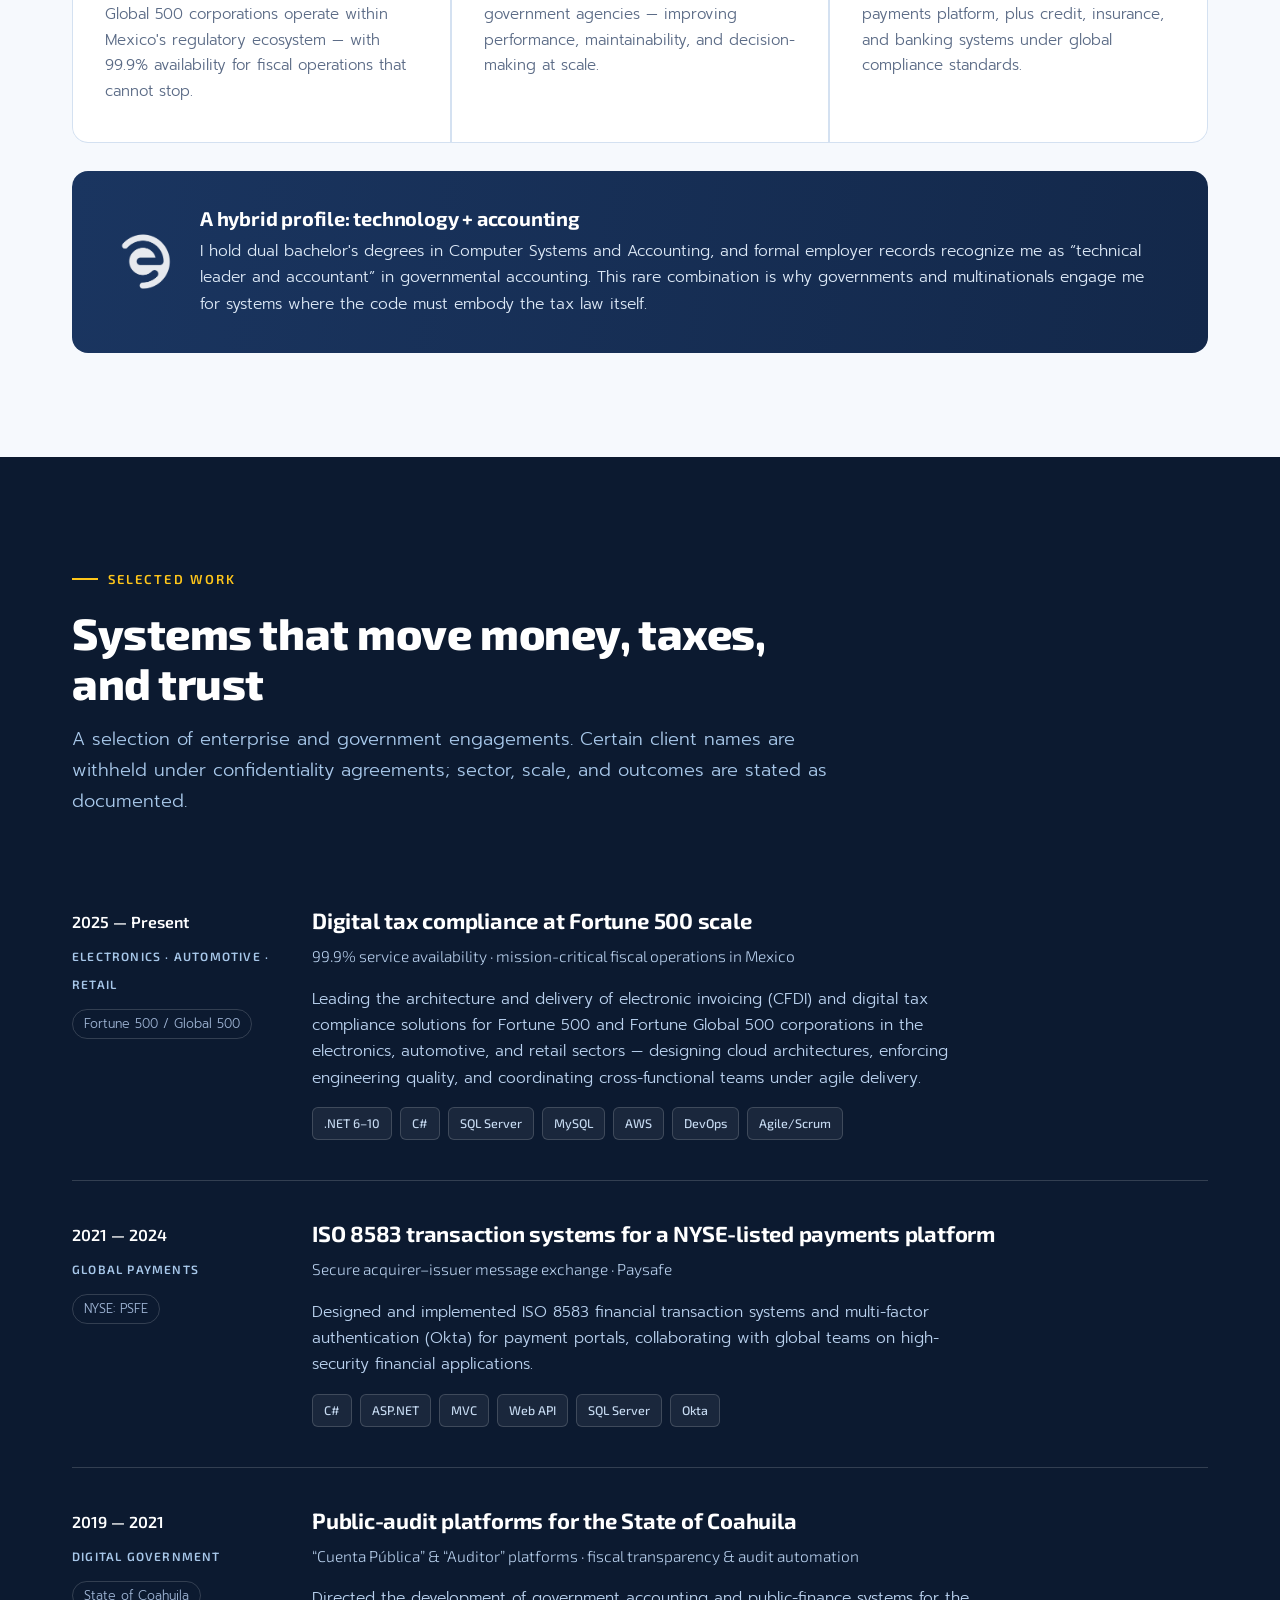
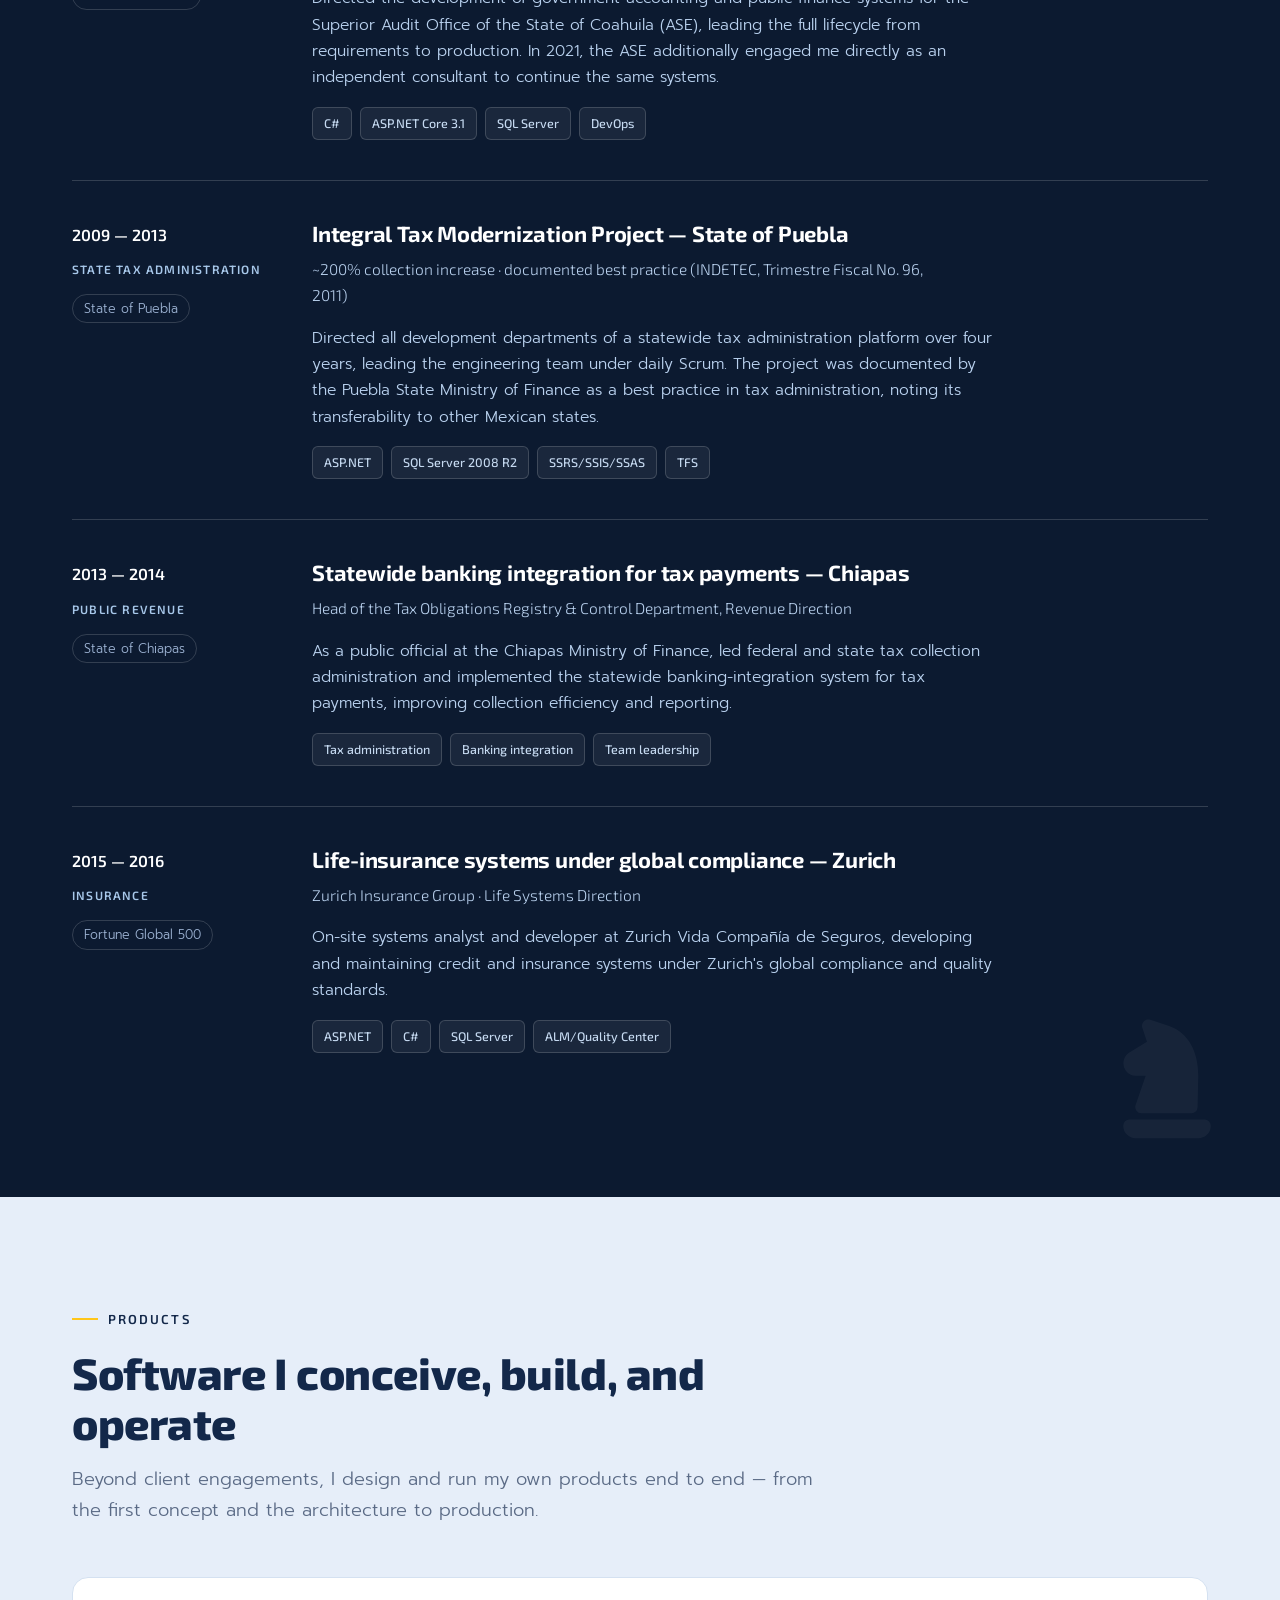
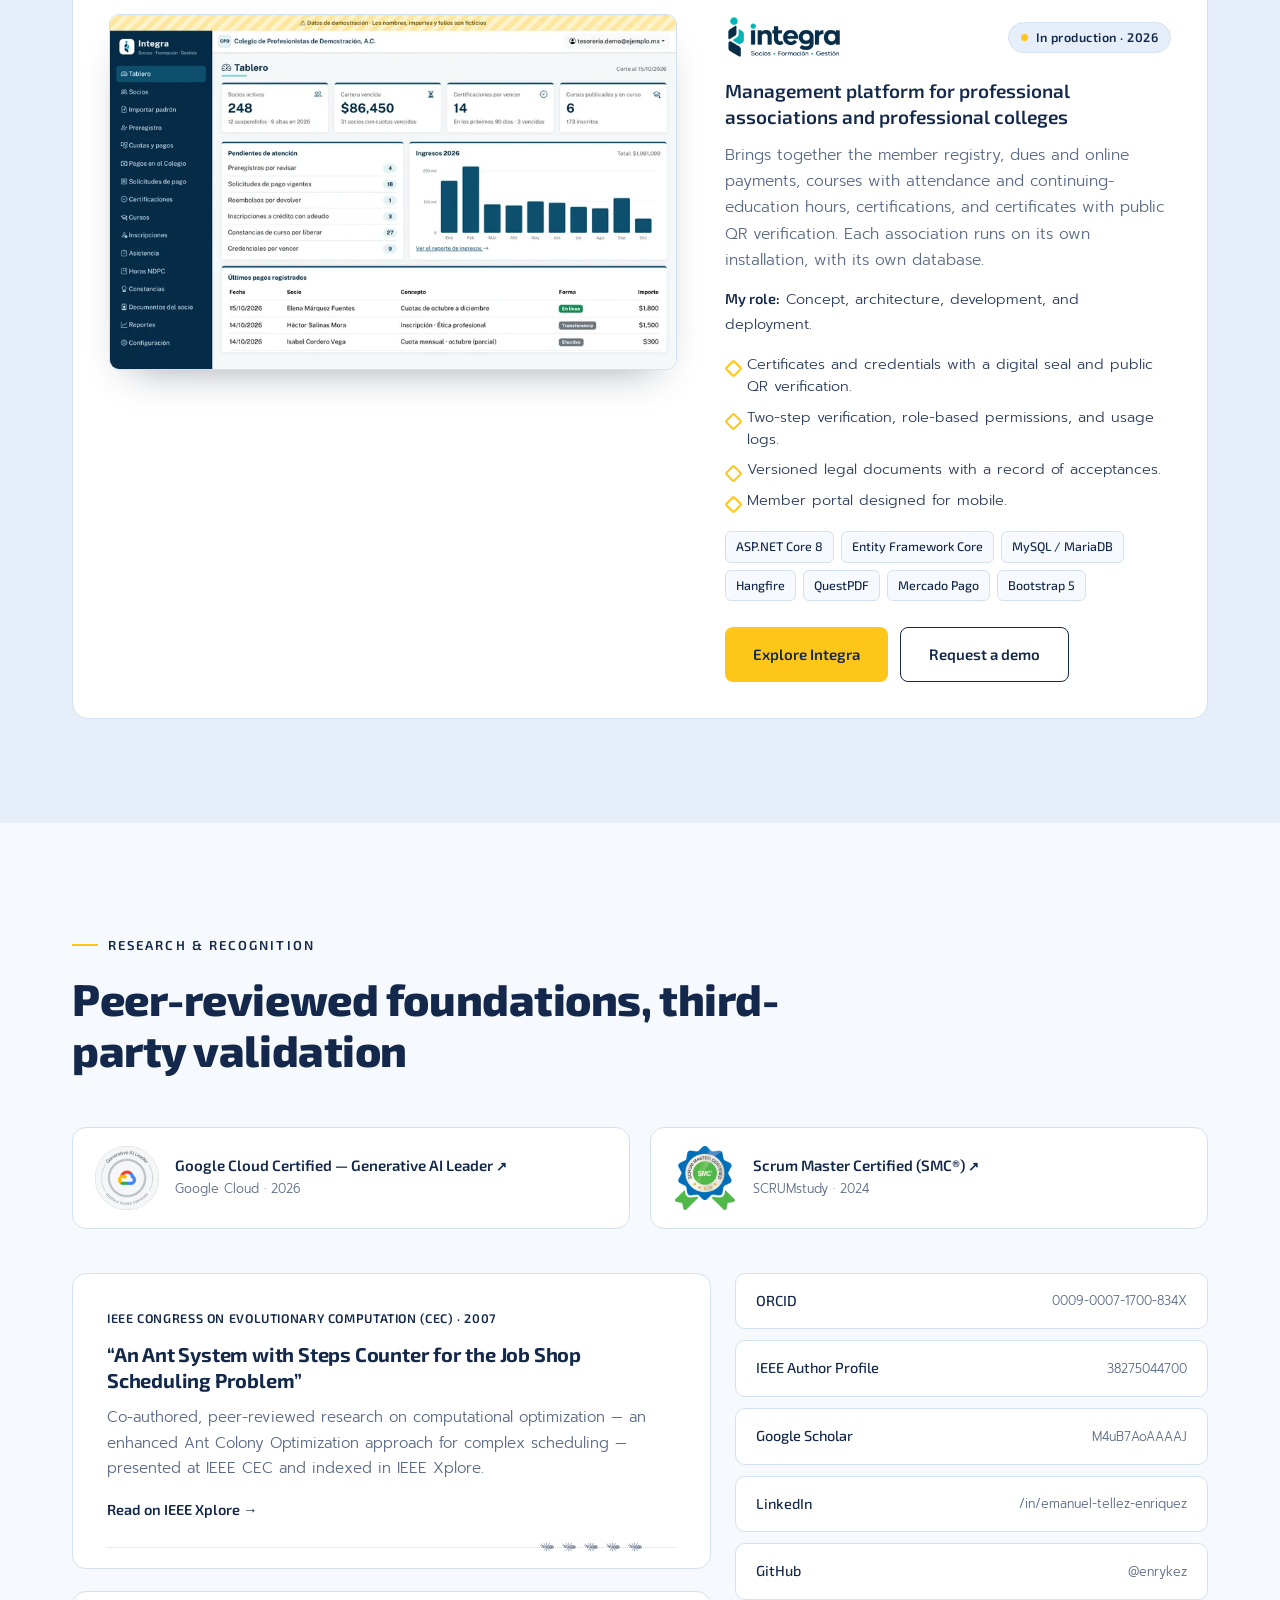
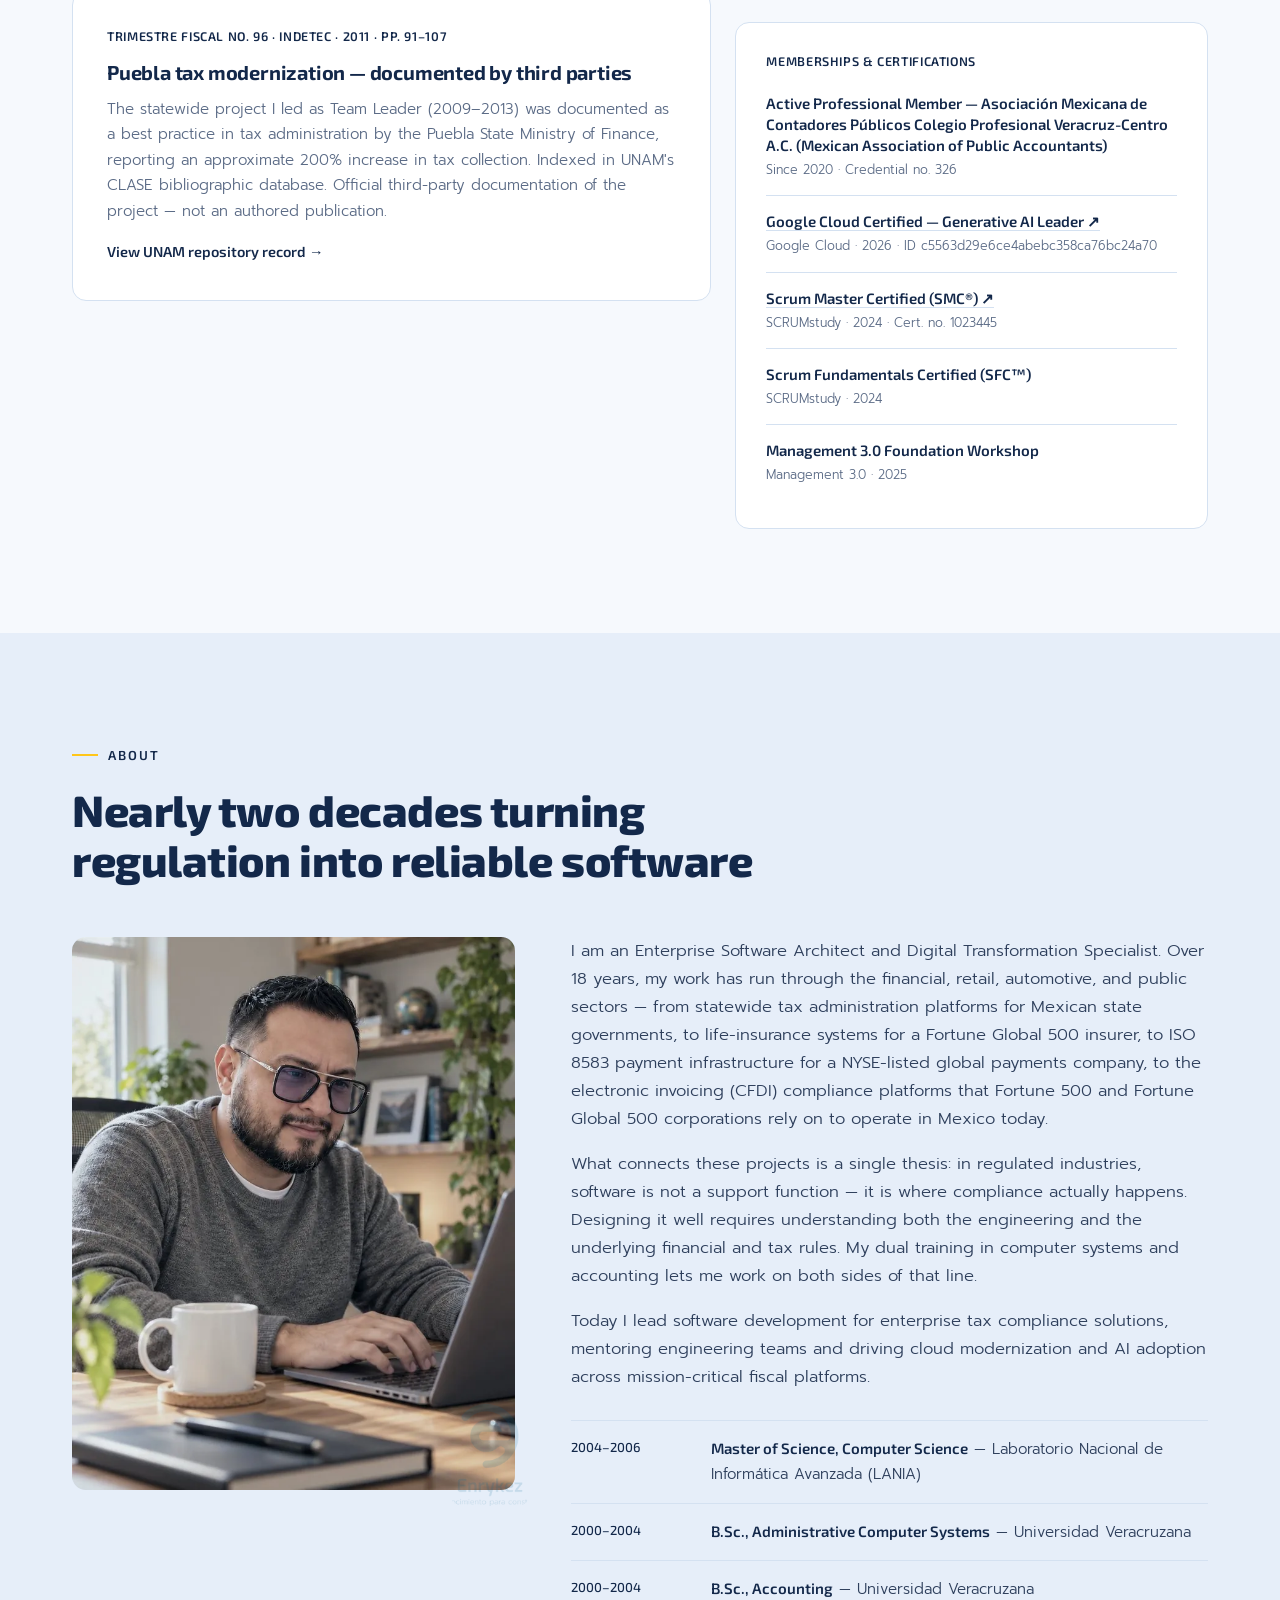
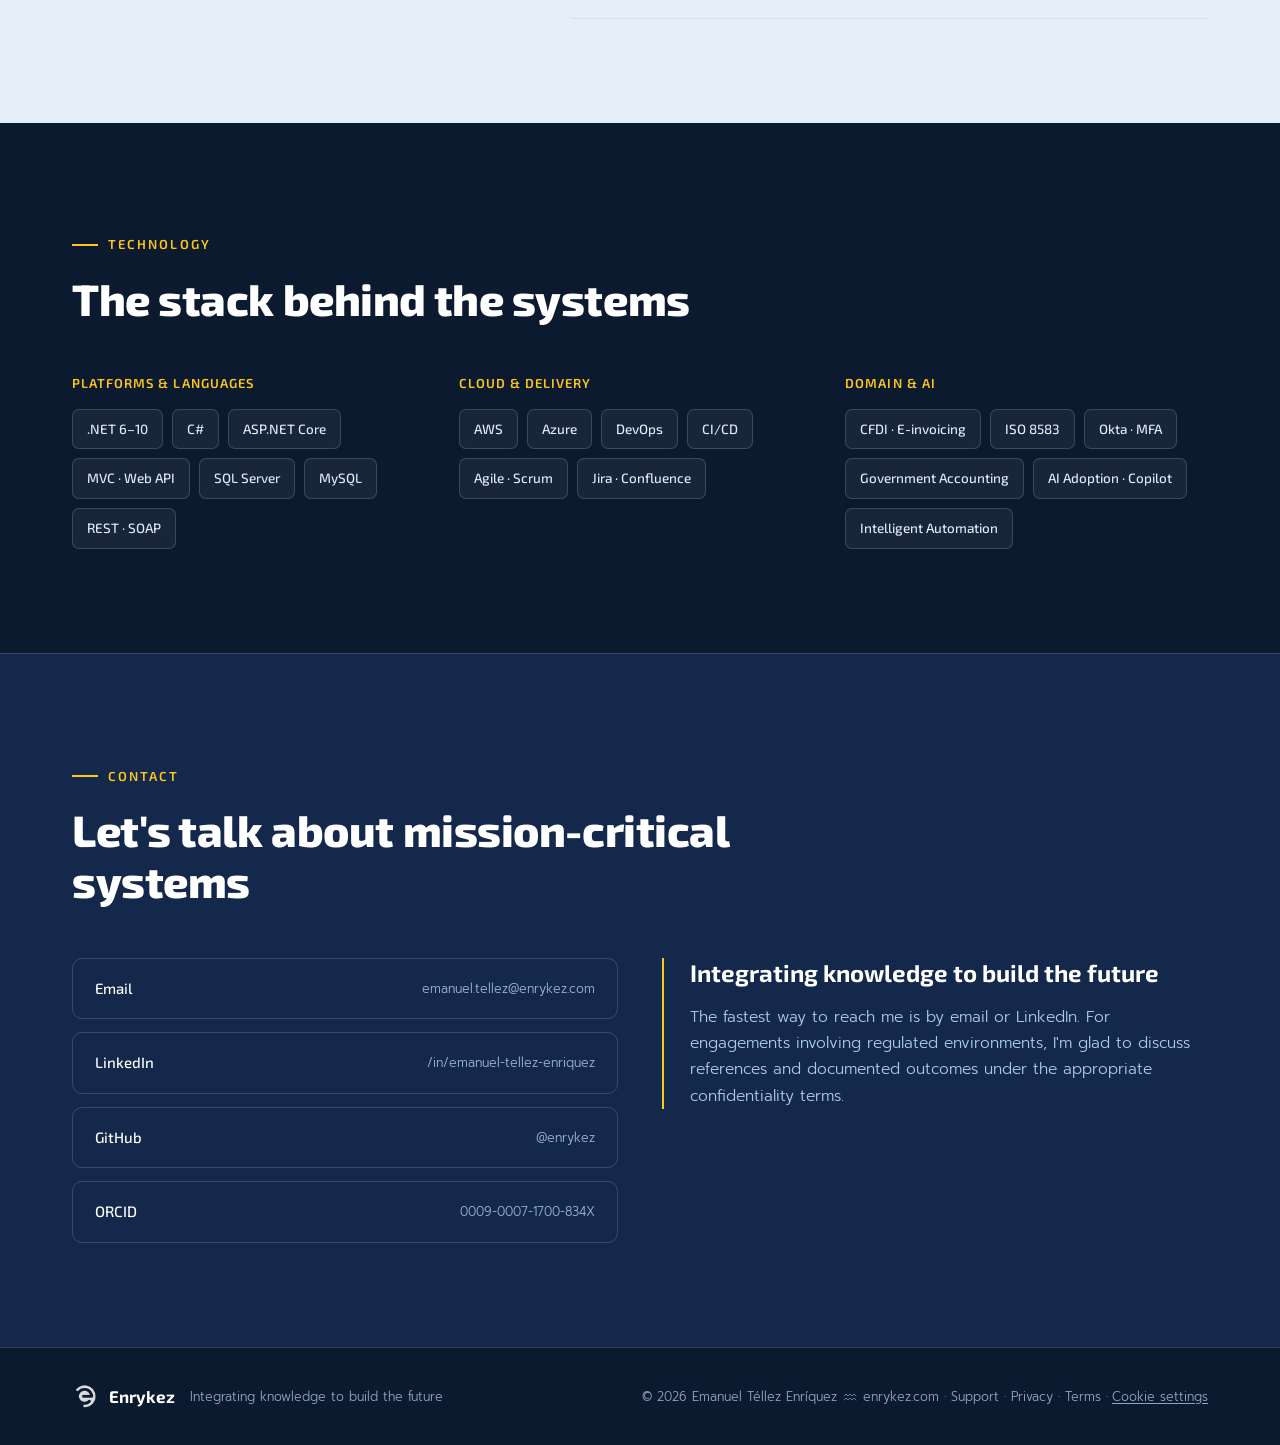
==== commit e29ffa4d: "style: apply navy · sky blue · sun yellow palette (proposal A) - Palette tokens: --brand #13284A (az" ====
--- a/index.html
+++ b/index.html
@@ -18,7 +18,7 @@
 <meta property="og:locale" content="en_US">
 <meta property="og:locale:alternate" content="es_MX">
 <meta name="twitter:card" content="summary_large_image">
-<meta name="theme-color" content="#012738">
+<meta name="theme-color" content="#0C1A30">
 <link rel="icon" href="assets/favicon.ico" sizes="any">
 <link rel="icon" href="assets/favicon-32.png" type="image/png" sizes="32x32">
 <link rel="apple-touch-icon" href="assets/apple-touch-icon.png">
@@ -63,17 +63,21 @@
 </script>
 <style>
 :root{
-  --brand:#00628D;
-  --brand-deep:#013E5A;
-  --brand-abyss:#012738;
-  --brand-glow:#4FA3C7;
-  --paper:#F4F7F9;
-  --paper-2:#E8EFF3;
-  --ink:#0A2331;
-  --text:#2C4656;
-  --muted:#5E7686;
+  /* Palette: azul marino #13284A · celeste #A8C8EA · amarillo sol #FFC61A (see docs/DESIGN.md) */
+  --sol:#FFC61A;
+  --sol-hover:#FFD65C;
+  --celeste:#A8C8EA;
+  --brand:#13284A;
+  --brand-deep:#13284A;
+  --brand-abyss:#0C1A30;
+  --brand-glow:#FFC61A;
+  --paper:#F6F9FD;
+  --paper-2:#E6EEF9;
+  --ink:#13284A;
+  --text:#2E3F5C;
+  --muted:#5B6B86;
   --white:#FFFFFF;
-  --line:#D3E0E7;
+  --line:#D4E1F1;
   --line-dark:rgba(255,255,255,.16);
   --display:'Exo 2',sans-serif;
   --body:'Prompt',sans-serif;
@@ -84,7 +88,8 @@
 img{max-width:100%;display:block}
 a{color:var(--brand);text-decoration:none}
 a:hover{text-decoration:underline}
-a:focus-visible,button:focus-visible{outline:2px solid var(--brand-glow);outline-offset:3px;border-radius:3px}
+/* Focus: yellow ring + navy halo, visible on both light and dark backgrounds */
+a:focus-visible,button:focus-visible{outline:2px solid var(--sol);outline-offset:3px;box-shadow:0 0 0 2px var(--brand-deep);border-radius:3px}
 h1,h2,h3,h4{font-family:var(--display);color:var(--ink);line-height:1.14;font-weight:700;letter-spacing:-.01em}
 
 /* Language toggle */
@@ -97,23 +102,23 @@
 .section{padding:104px 0}
 .section-head{max-width:760px;margin-bottom:52px}
 .kicker{font-family:var(--display);font-weight:600;font-size:13px;letter-spacing:.16em;text-transform:uppercase;color:var(--brand);display:inline-flex;align-items:center;gap:10px;margin-bottom:18px}
-.kicker::before{content:"";width:26px;height:2px;background:var(--brand);display:inline-block}
+.kicker::before{content:"";width:26px;height:2px;background:var(--sol);display:inline-block}
 h2{font-size:clamp(30px,4vw,44px);font-weight:800;margin-bottom:16px}
 .lede{font-size:18px;color:var(--muted);font-weight:300;max-width:70ch}
-.dark{background:var(--brand-abyss);color:#CFE0E8}
+.dark{background:var(--brand-abyss);color:#D3E2F5}
 .dark h2,.dark h3,.dark h4{color:#fff}
-.dark .lede{color:#9FBAC7}
+.dark .lede{color:#A8C8EA}
 .dark .kicker{color:var(--brand-glow)}
-.dark .kicker::before{background:var(--brand-glow)}
+.dark .kicker::before{background:var(--sol)}
 
 /* NAV */
-nav{position:sticky;top:0;z-index:60;background:rgba(1,39,56,.86);backdrop-filter:blur(12px);border-bottom:1px solid var(--line-dark)}
+nav{position:sticky;top:0;z-index:60;background:rgba(12,26,48,.9);backdrop-filter:blur(12px);border-bottom:1px solid var(--line-dark)}
 .nav-inner{display:flex;align-items:center;justify-content:space-between;height:70px}
 .brand-lock{display:flex;align-items:center;gap:11px;text-decoration:none}
 .brand-lock img{width:30px;height:auto}
 .brand-lock .wordmark{font-family:var(--display);font-weight:700;font-size:20px;color:#fff;letter-spacing:.01em}
 .nav-links{display:flex;gap:30px;align-items:center}
-.nav-links a{color:#B9CFD9;font-family:var(--display);font-size:14.5px;font-weight:500;text-decoration:none}
+.nav-links a{color:#C2D7F0;font-family:var(--display);font-size:14.5px;font-weight:500;text-decoration:none}
 .nav-links a:hover{color:#fff}
 .lang-btn{font-family:var(--display);font-weight:600;font-size:13px;color:#fff;background:transparent;border:1px solid var(--line-dark);border-radius:6px;padding:7px 13px;cursor:pointer;letter-spacing:.04em}
 .lang-btn:hover{border-color:var(--brand-glow);color:var(--brand-glow)}
@@ -121,9 +126,9 @@
 
 /* HERO */
 .hero{position:relative;background:
-   radial-gradient(120% 90% at 82% 15%, #0A5379 0%, transparent 55%),
-   linear-gradient(120deg, var(--brand-abyss) 0%, var(--brand-deep) 52%, #024061 100%);
-   color:#EAF2F6;overflow:hidden}
+   radial-gradient(120% 90% at 82% 15%, #24457A 0%, transparent 55%),
+   linear-gradient(120deg, var(--brand-abyss) 0%, var(--brand-deep) 52%, #1A3560 100%);
+   color:#EEF4FB;overflow:hidden}
 .hero-net{position:absolute;inset:0;opacity:.5;pointer-events:none}
 .aq-stars circle{animation:twinkle 7s ease-in-out infinite}
 .aq-stars circle:nth-child(3n){animation-delay:-2.3s}
@@ -134,11 +139,11 @@
 .easter{color:var(--brand-glow);pointer-events:none}
 .work-knight{position:absolute;right:3%;bottom:40px;width:150px;height:150px;opacity:.045;color:#fff}
 .ant-trail{position:absolute;left:34px;right:34px;bottom:14px;height:14px;pointer-events:none;overflow:hidden}
-.ant-trail::before{content:"";position:absolute;left:0;right:0;top:7px;border-top:1px dotted rgba(0,98,141,.18)}
+.ant-trail::before{content:"";position:absolute;left:0;right:0;top:7px;border-top:1px dotted rgba(19,40,74,.18)}
 .ant-trail .ants{position:absolute;right:6%;top:0;display:flex;gap:8px;color:var(--brand);opacity:.45;transition:transform 2.6s linear}
 .ant-trail svg{width:14px;height:14px;transform:scaleX(-1)}
 .paper:hover .ant-trail .ants{transform:translateX(-60%)}
-.aq-glyph{display:inline-block;width:14px;height:10px;margin:0 6px;vertical-align:middle;color:#7F9BAA;opacity:.7}
+.aq-glyph{display:inline-block;width:14px;height:10px;margin:0 6px;vertical-align:middle;color:#8FA3C2;opacity:.7}
 .hero-symbol-wm{position:absolute;right:-6%;bottom:-14%;width:52%;max-width:640px;opacity:.05;pointer-events:none;filter:brightness(0) invert(1)}
 .hero-grid{position:relative;display:grid;grid-template-columns:1.02fr 1fr;align-items:end;min-height:640px;z-index:2}
 .hero-photo{align-self:end;margin-left:-32px}
@@ -146,18 +151,18 @@
 .hero-copy{align-self:center;padding:80px 0 90px 8px}
 .hero-eyebrow{display:flex;align-items:center;gap:12px;margin-bottom:22px}
 .hero-eyebrow img{width:34px;height:auto;filter:brightness(0) invert(1);opacity:.92}
-.hero-eyebrow span{font-family:var(--display);font-weight:600;font-size:13.5px;letter-spacing:.2em;text-transform:uppercase;color:var(--brand-glow)}
+.hero-eyebrow span{font-family:var(--display);font-weight:600;font-size:13.5px;letter-spacing:.2em;text-transform:uppercase;color:var(--celeste)}
 .hero h1{color:#fff;font-size:clamp(34px,4.6vw,56px);font-weight:800;line-height:1.05;margin-bottom:14px}
-.hero .role{font-family:var(--display);font-weight:500;font-size:clamp(16px,2vw,20px);color:#BcD7E2;margin-bottom:26px}
+.hero .role{font-family:var(--display);font-weight:500;font-size:clamp(16px,2vw,20px);color:#C6DAF1;margin-bottom:26px}
 .hero .role b{color:#fff;font-weight:600}
 .slogan{display:inline-block;font-family:var(--display);font-weight:600;font-size:clamp(17px,2.1vw,22px);color:#fff;padding:14px 0 15px;border-top:1px solid var(--line-dark);border-bottom:1px solid var(--line-dark);margin-bottom:30px;letter-spacing:.005em}
 .slogan .accent{color:var(--brand-glow)}
-.hero p.pitch{font-size:16.5px;color:#B4CED9;font-weight:300;max-width:52ch;margin-bottom:34px}
+.hero p.pitch{font-size:16.5px;color:#BDD4EF;font-weight:300;max-width:52ch;margin-bottom:34px}
 .hero-ctas{display:flex;gap:14px;flex-wrap:wrap}
 .btn{display:inline-flex;align-items:center;font-family:var(--display);font-weight:600;font-size:15px;padding:14px 28px;border-radius:8px;text-decoration:none;transition:background .2s,border-color .2s,color .2s}
 .btn:hover{text-decoration:none}
-.btn-primary{background:var(--white);color:var(--brand-deep)}
-.btn-primary:hover{background:var(--brand-glow);color:#04283a}
+.btn-primary{background:var(--sol);color:var(--brand-deep)}
+.btn-primary:hover{background:var(--sol-hover);color:var(--brand-deep)}
 .btn-ghost{border:1px solid rgba(255,255,255,.4);color:#fff}
 .btn-ghost:hover{border-color:#fff;background:rgba(255,255,255,.08)}
 
@@ -167,8 +172,8 @@
 .metric-cell{padding:34px 26px;border-left:1px solid var(--line-dark);position:relative}
 .metric-cell:first-child{border-left:none}
 .metric-cell .num{font-family:var(--display);font-weight:800;font-size:clamp(30px,3.4vw,40px);color:#fff;line-height:1}
-.metric-cell .num .unit{font-size:.5em;font-weight:600;color:var(--brand-glow);margin-left:2px}
-.metric-cell .lbl{font-family:var(--body);font-weight:300;font-size:13.5px;color:#9FBAC7;margin-top:10px;line-height:1.45}
+.metric-cell .num .unit{font-size:.5em;font-weight:600;color:var(--sol);margin-left:2px}
+.metric-cell .lbl{font-family:var(--body);font-weight:300;font-size:13.5px;color:#A8C8EA;margin-top:10px;line-height:1.45}
 
 /* EXPERTISE */
 .exp-grid{display:grid;grid-template-columns:repeat(3,1fr);gap:2px;background:var(--line);border:1px solid var(--line);border-radius:16px;overflow:hidden}
@@ -178,10 +183,10 @@
 .exp-cell h3{font-size:20px;font-weight:700;margin-bottom:12px}
 .exp-cell .dom{font-family:var(--display);font-size:12px;font-weight:600;letter-spacing:.08em;text-transform:uppercase;color:var(--brand);margin-bottom:14px}
 .exp-cell p{font-size:15px;color:var(--muted);font-weight:300}
-.hybrid{margin-top:28px;background:linear-gradient(100deg,var(--brand) 0%,var(--brand-deep) 100%);border-radius:16px;padding:36px 40px;display:flex;gap:24px;align-items:center;color:#EAF2F6}
+.hybrid{margin-top:28px;background:linear-gradient(100deg,#1A3560 0%,var(--brand-deep) 100%);border-radius:16px;padding:36px 40px;display:flex;gap:24px;align-items:center;color:#EEF4FB}
 .hybrid .hb-symbol{width:64px;flex:none;filter:brightness(0) invert(1);opacity:.9}
 .hybrid h3{color:#fff;font-size:20px;margin-bottom:8px}
-.hybrid p{font-size:15.5px;color:#D3E4EC;font-weight:300}
+.hybrid p{font-size:15.5px;color:#DCE8F6;font-weight:300}
 
 /* WORK — editorial timeline */
 .work-list{display:flex;flex-direction:column;gap:0}
@@ -189,15 +194,15 @@
 .work-item:first-child{border-top:none}
 .work-when{font-family:var(--display);font-weight:600}
 .work-when .yr{color:#fff;font-size:16px;display:block;margin-bottom:6px}
-.work-when .sec{font-size:12px;font-weight:600;letter-spacing:.1em;text-transform:uppercase;color:var(--brand-glow)}
-.work-when .flag{display:inline-block;margin-top:12px;font-family:var(--body);font-weight:300;font-size:12.5px;color:#8FAcBA;border:1px solid var(--line-dark);border-radius:20px;padding:3px 11px}
+.work-when .sec{font-size:12px;font-weight:600;letter-spacing:.1em;text-transform:uppercase;color:var(--celeste)}
+.work-when .flag{display:inline-block;margin-top:12px;font-family:var(--body);font-weight:300;font-size:12.5px;color:#9DB3D3;border:1px solid var(--line-dark);border-radius:20px;padding:3px 11px}
 .work-body h3{color:#fff;font-size:22px;font-weight:700;margin-bottom:10px}
 .work-impact{font-family:var(--display);font-weight:600;font-size:15px;color:var(--brand-glow);margin-bottom:12px}
-.work-body p{font-size:15.5px;color:#AFC8D4;font-weight:300;margin-bottom:16px;max-width:68ch}
+.work-body p{font-size:15.5px;color:#B9D1EE;font-weight:300;margin-bottom:16px;max-width:68ch}
 .work-tech{display:flex;flex-wrap:wrap;gap:8px}
-.work-tech>span{font-family:var(--display);font-size:12.5px;font-weight:500;color:#BcD7E2;background:rgba(255,255,255,.06);border:1px solid var(--line-dark);border-radius:6px;padding:5px 11px}
+.work-tech>span{font-family:var(--display);font-size:12.5px;font-weight:500;color:#C6DAF1;background:rgba(255,255,255,.06);border:1px solid var(--line-dark);border-radius:6px;padding:5px 11px}
 .work-tech>span .en,.work-tech>span .es{background:none;border:none;padding:0}
-.work-note{max-width:760px;margin:28px auto 0;text-align:center;font-size:13.5px;color:#7F9BAA;font-weight:300}
+.work-note{max-width:760px;margin:28px auto 0;text-align:center;font-size:13.5px;color:#8FA3C2;font-weight:300}
 
 /* PRODUCTS — own products; each .product is a feature row, image side alternates */
 .products{background:var(--paper-2)}
@@ -205,24 +210,24 @@
 .product{display:grid;grid-template-columns:1.12fr .88fr;gap:48px;align-items:start;background:var(--white);border:1px solid var(--line);border-radius:16px;padding:36px}
 .product:nth-child(even) .product-shot{order:2}
 .product-shot{margin:0}
-.product-shot img{width:100%;height:auto;border-radius:10px;border:1px solid var(--line);box-shadow:0 18px 40px -22px rgba(1,39,56,.45)}
+.product-shot img{width:100%;height:auto;border-radius:10px;border:1px solid var(--line);box-shadow:0 18px 40px -22px rgba(12,26,48,.45)}
 .product-top{display:flex;align-items:center;justify-content:space-between;gap:16px;margin-bottom:18px;flex-wrap:wrap}
 .product-name{margin:0;line-height:0}
 .product-name img{height:46px;width:auto}
 .product-status{display:inline-flex;align-items:center;gap:8px;font-family:var(--display);font-size:12.5px;font-weight:600;letter-spacing:.04em;color:var(--brand-deep);background:var(--paper-2);border:1px solid var(--line);border-radius:20px;padding:4px 12px}
-.product-status::before{content:"";width:7px;height:7px;border-radius:50%;background:#1E9E6A}
+.product-status::before{content:"";width:7px;height:7px;border-radius:50%;background:var(--sol)}
 .product-body .product-sub{font-family:var(--display);color:var(--ink);font-size:19px;font-weight:600;margin-bottom:12px;line-height:1.35}
 .product-body>p{font-size:15.5px;color:var(--muted);font-weight:300;margin-bottom:14px}
 .product-body .product-role{font-size:14.5px;color:var(--text);margin-bottom:16px}
 .product-role b{font-family:var(--display);font-weight:600;color:var(--ink)}
 .product-points{list-style:none;margin:0 0 20px;display:flex;flex-direction:column;gap:8px}
 .product-points li{position:relative;padding-left:22px;font-size:14.5px;color:var(--text);font-weight:300;line-height:1.55}
-.product-points li::before{content:"";position:absolute;left:2px;top:.62em;width:9px;height:9px;border:2px solid var(--brand);border-radius:2px;transform:rotate(45deg)}
+.product-points li::before{content:"";position:absolute;left:2px;top:.62em;width:9px;height:9px;border:2px solid var(--sol);border-radius:2px;transform:rotate(45deg)}
 .product-tech{display:flex;flex-wrap:wrap;gap:7px;margin-bottom:26px}
 .product-tech span{font-family:var(--display);font-size:12.5px;font-weight:500;color:var(--brand-deep);background:var(--paper);border:1px solid var(--line);border-radius:6px;padding:4px 10px}
 .product-ctas{display:flex;gap:12px;flex-wrap:wrap}
-.btn-brand{background:var(--brand);color:#fff}
-.btn-brand:hover{background:var(--brand-deep);color:#fff}
+.btn-brand{background:var(--sol);color:var(--brand-deep)}
+.btn-brand:hover{background:var(--sol-hover);color:var(--brand-deep)}
 .btn-outline{border:1px solid var(--brand);color:var(--brand)}
 .btn-outline:hover{background:var(--paper-2);color:var(--brand-deep)}
 
@@ -279,17 +284,17 @@
 .tech-groups{display:grid;grid-template-columns:repeat(3,1fr);gap:24px}
 .tech-group h3{font-family:var(--display);font-size:13px;font-weight:600;letter-spacing:.08em;text-transform:uppercase;color:var(--brand-glow);margin-bottom:18px}
 .chips{display:flex;flex-wrap:wrap;gap:9px}
-.chip{font-family:var(--display);font-size:13.5px;font-weight:500;color:#DCE9EF;background:rgba(255,255,255,.05);border:1px solid var(--line-dark);border-radius:7px;padding:8px 14px}
+.chip{font-family:var(--display);font-size:13.5px;font-weight:500;color:#E0EBF8;background:rgba(255,255,255,.05);border:1px solid var(--line-dark);border-radius:7px;padding:8px 14px}
 
 /* CONTACT */
 .contact-grid{display:grid;grid-template-columns:1fr 1fr;gap:44px;align-items:start}
 .contact-list{display:flex;flex-direction:column;gap:13px}
 .contact-item{display:flex;justify-content:space-between;align-items:center;border:1px solid var(--line-dark);border-radius:10px;padding:17px 22px;color:#fff;text-decoration:none;font-family:var(--display);font-weight:500;font-size:15px;transition:border-color .2s,background .2s}
 .contact-item:hover{border-color:var(--brand-glow);background:rgba(255,255,255,.05);text-decoration:none}
-.contact-item .id{font-family:var(--body);font-weight:300;font-size:12.5px;color:#8FAcBA}
+.contact-item .id{font-family:var(--body);font-weight:300;font-size:12.5px;color:#9DB3D3}
 .contact-side{border-left:2px solid var(--brand-glow);padding-left:26px}
 .contact-side .slogan-lg{font-family:var(--display);font-weight:700;font-size:24px;color:#fff;line-height:1.25;margin-bottom:16px}
-.contact-side p{font-size:15.5px;color:#A8C3D0;font-weight:300}
+.contact-side p{font-size:15.5px;color:#A8C8EA;font-weight:300}
 
 /* FOOTER */
 footer{background:var(--brand-abyss);border-top:1px solid var(--line-dark);padding:34px 0}
@@ -297,8 +302,8 @@
 .footer-brand{display:flex;align-items:center;gap:11px}
 .footer-brand img{width:26px;filter:brightness(0) invert(1);opacity:.85}
 .footer-brand .wm{font-family:var(--display);font-weight:700;color:#fff;font-size:17px}
-.footer-brand .sl{font-family:var(--body);font-weight:300;font-size:12.5px;color:#7F9BAA;margin-left:4px}
-.footer-meta{font-family:var(--body);font-weight:300;font-size:12.5px;color:#7F9BAA}
+.footer-brand .sl{font-family:var(--body);font-weight:300;font-size:12.5px;color:#8FA3C2;margin-left:4px}
+.footer-meta{font-family:var(--body);font-weight:300;font-size:12.5px;color:#8FA3C2}
 
 /* Reveal */
 .reveal{opacity:0;transform:translateY(16px);transition:opacity .7s ease,transform .7s ease}
@@ -372,7 +377,7 @@
 <header class="hero" id="top">
   <svg class="hero-net" viewBox="0 0 1440 700" preserveAspectRatio="xMidYMid slice" aria-hidden="true" focusable="false">
     <!-- Aquarius ♒ — a personal signature hidden in plain sight -->
-    <g class="sky" fill="rgba(190,225,238,0.35)">
+    <g class="sky" fill="rgba(168,200,234,0.40)">
       <circle cx="966" cy="97" r="1"/>
       <circle cx="695" cy="431" r="1.5"/>
       <circle cx="900" cy="119" r="1"/>
@@ -420,7 +425,7 @@
       <circle cx="1322" cy="321" r="1.2"/>
       <circle cx="1210" cy="639" r="1.5"/>
     </g>
-    <g stroke="rgba(130,200,220,0.22)" stroke-width="1.1" fill="none" stroke-linecap="round">
+    <g stroke="rgba(168,200,234,0.26)" stroke-width="1.1" fill="none" stroke-linecap="round">
       <line x1="1371.6" y1="46.0" x2="1233.8" y2="125.5"/>
       <line x1="1233.8" y1="125.5" x2="1105.0" y2="187.1"/>
       <line x1="1105.0" y1="187.1" x2="1211.4" y2="283.4"/>
@@ -434,7 +439,7 @@
       <line x1="1248.4" y1="373.0" x2="1264.1" y2="405.5"/>
       <line x1="1264.1" y1="405.5" x2="1312.2" y2="467.1"/>
     </g>
-    <g class="aq-stars" fill="rgba(160,215,232,0.62)">
+    <g class="aq-stars" fill="rgba(255,198,26,0.75)">
       <circle cx="1371.6" cy="46.0" r="5"/>
       <circle cx="1233.8" cy="125.5" r="4.5"/>
       <circle cx="1105.0" cy="187.1" r="5.5"/>
@@ -867,7 +872,7 @@
   document.querySelectorAll('.reveal').forEach(function(el){ io.observe(el); });
 })();
 
-try{ console.log('%c♒  Enrykez','font:600 15px sans-serif;color:#4FA3C7','\nIntegrating knowledge to build the future.\nYou found the quiet corner — look for the stars, the knight and the ants.\n— Emanuel · emanuel.tellez@enrykez.com'); }catch(e){}
+try{ console.log('%c♒  Enrykez','font:600 15px sans-serif;color:#FFC61A','\nIntegrating knowledge to build the future.\nYou found the quiet corner — look for the stars, the knight and the ants.\n— Emanuel · emanuel.tellez@enrykez.com'); }catch(e){}
 
 document.querySelectorAll('#navlinks a').forEach(function(a){
   a.addEventListener('click', function(){ var n=document.getElementById('navlinks'); n.classList.remove('open'); var b=document.querySelector('.menu-btn'); if(b) b.setAttribute('aria-expanded','false'); });
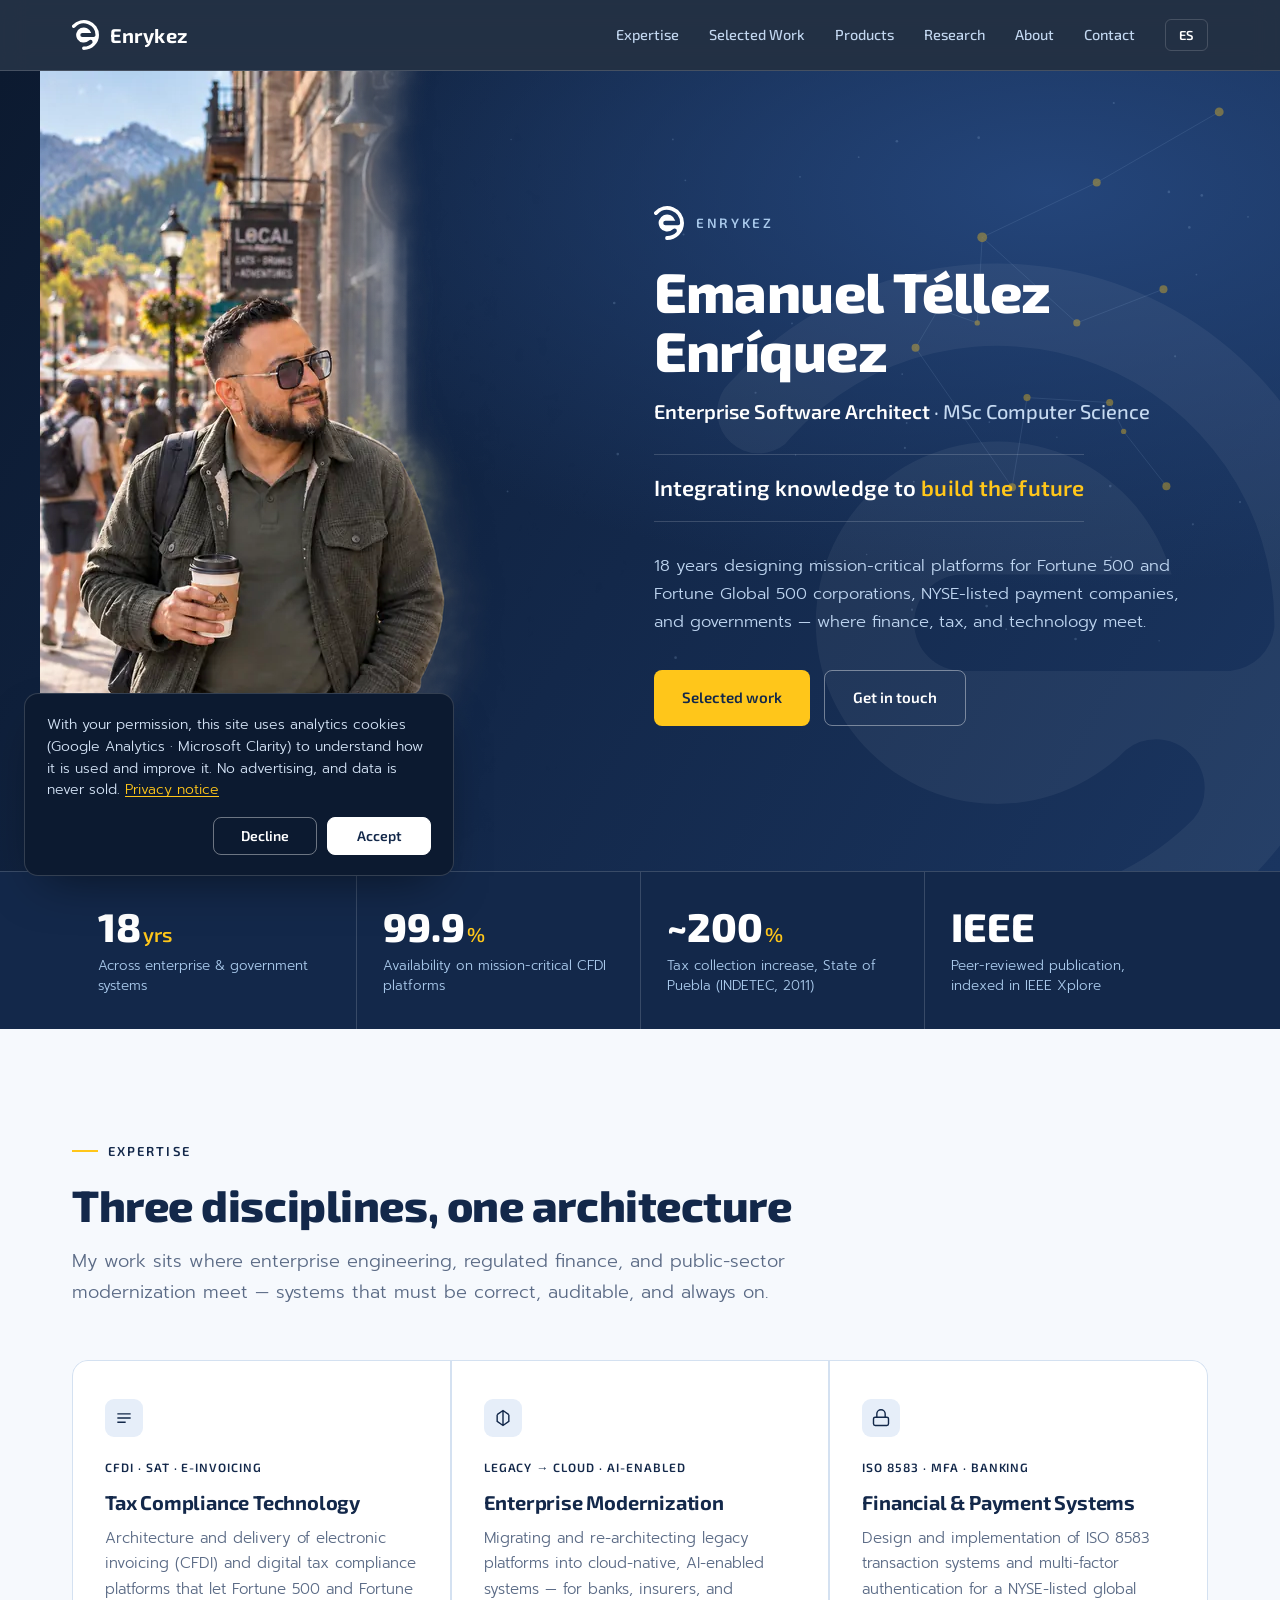
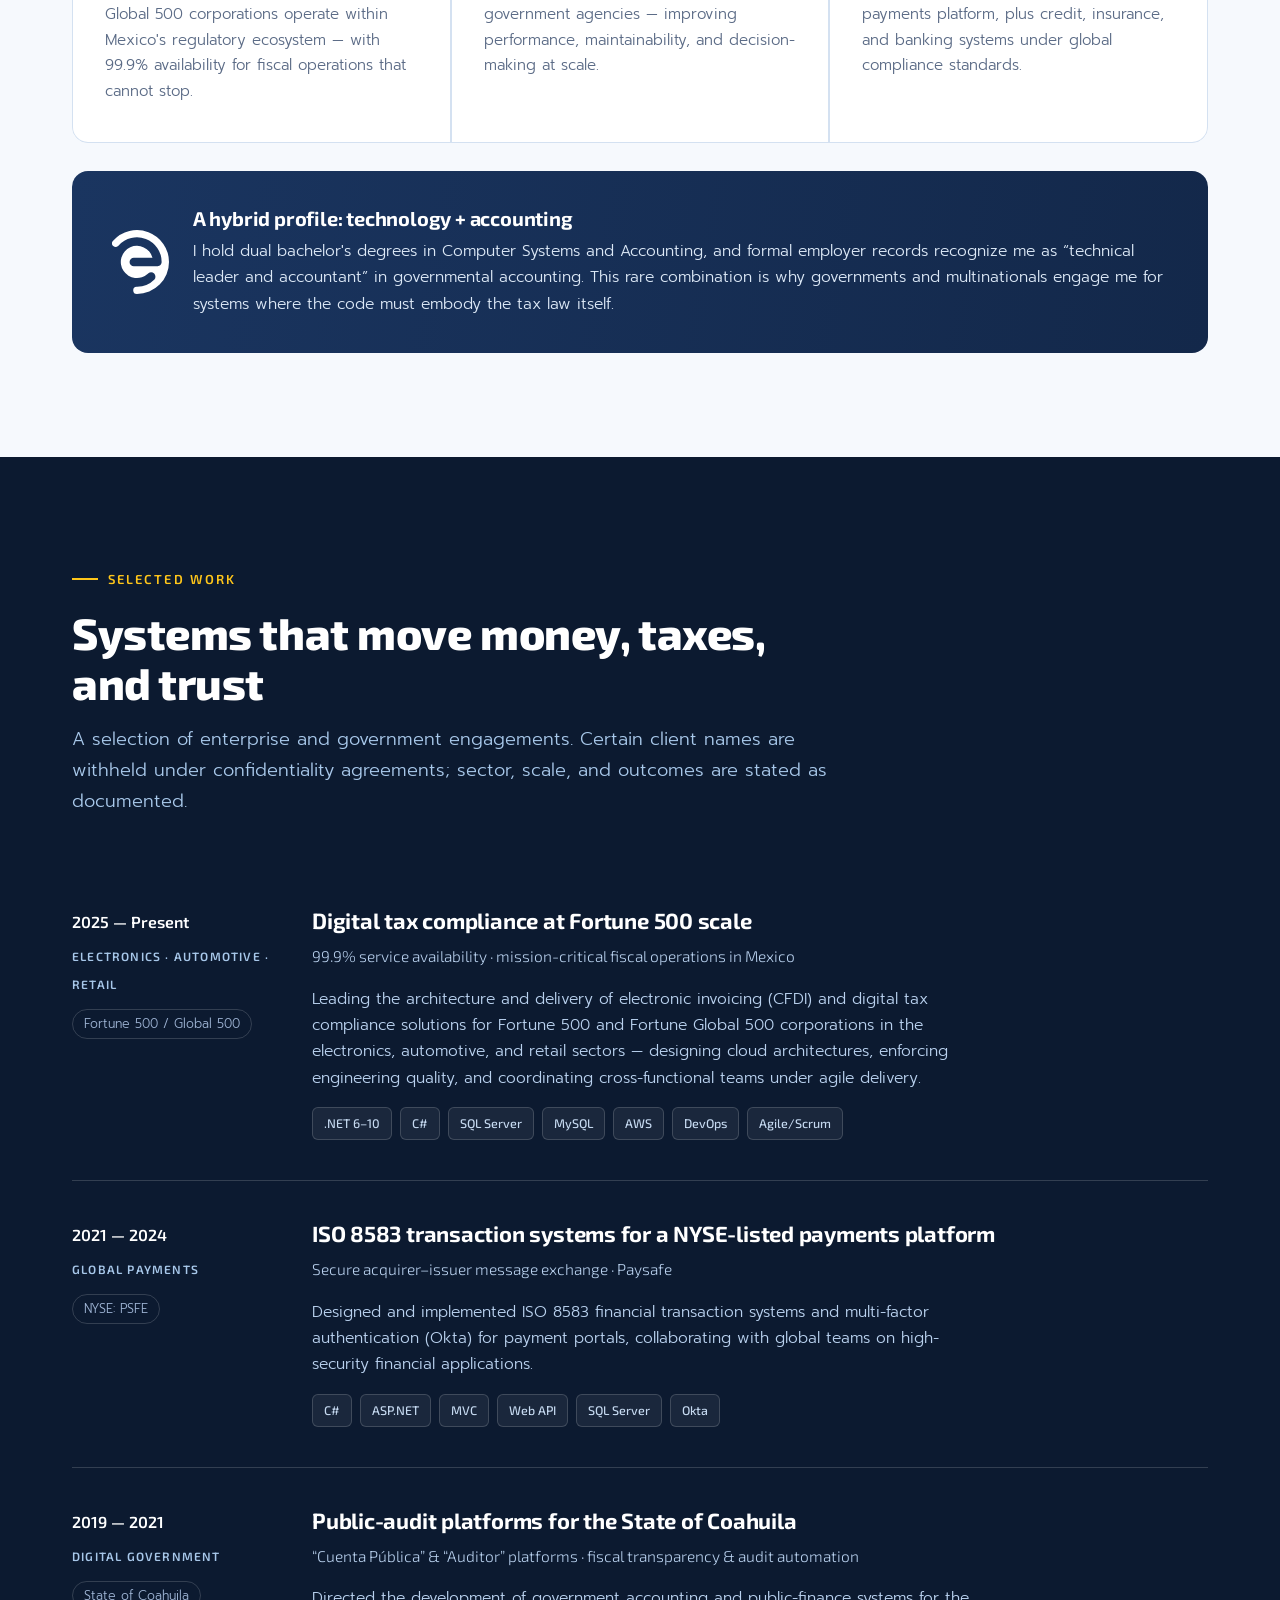
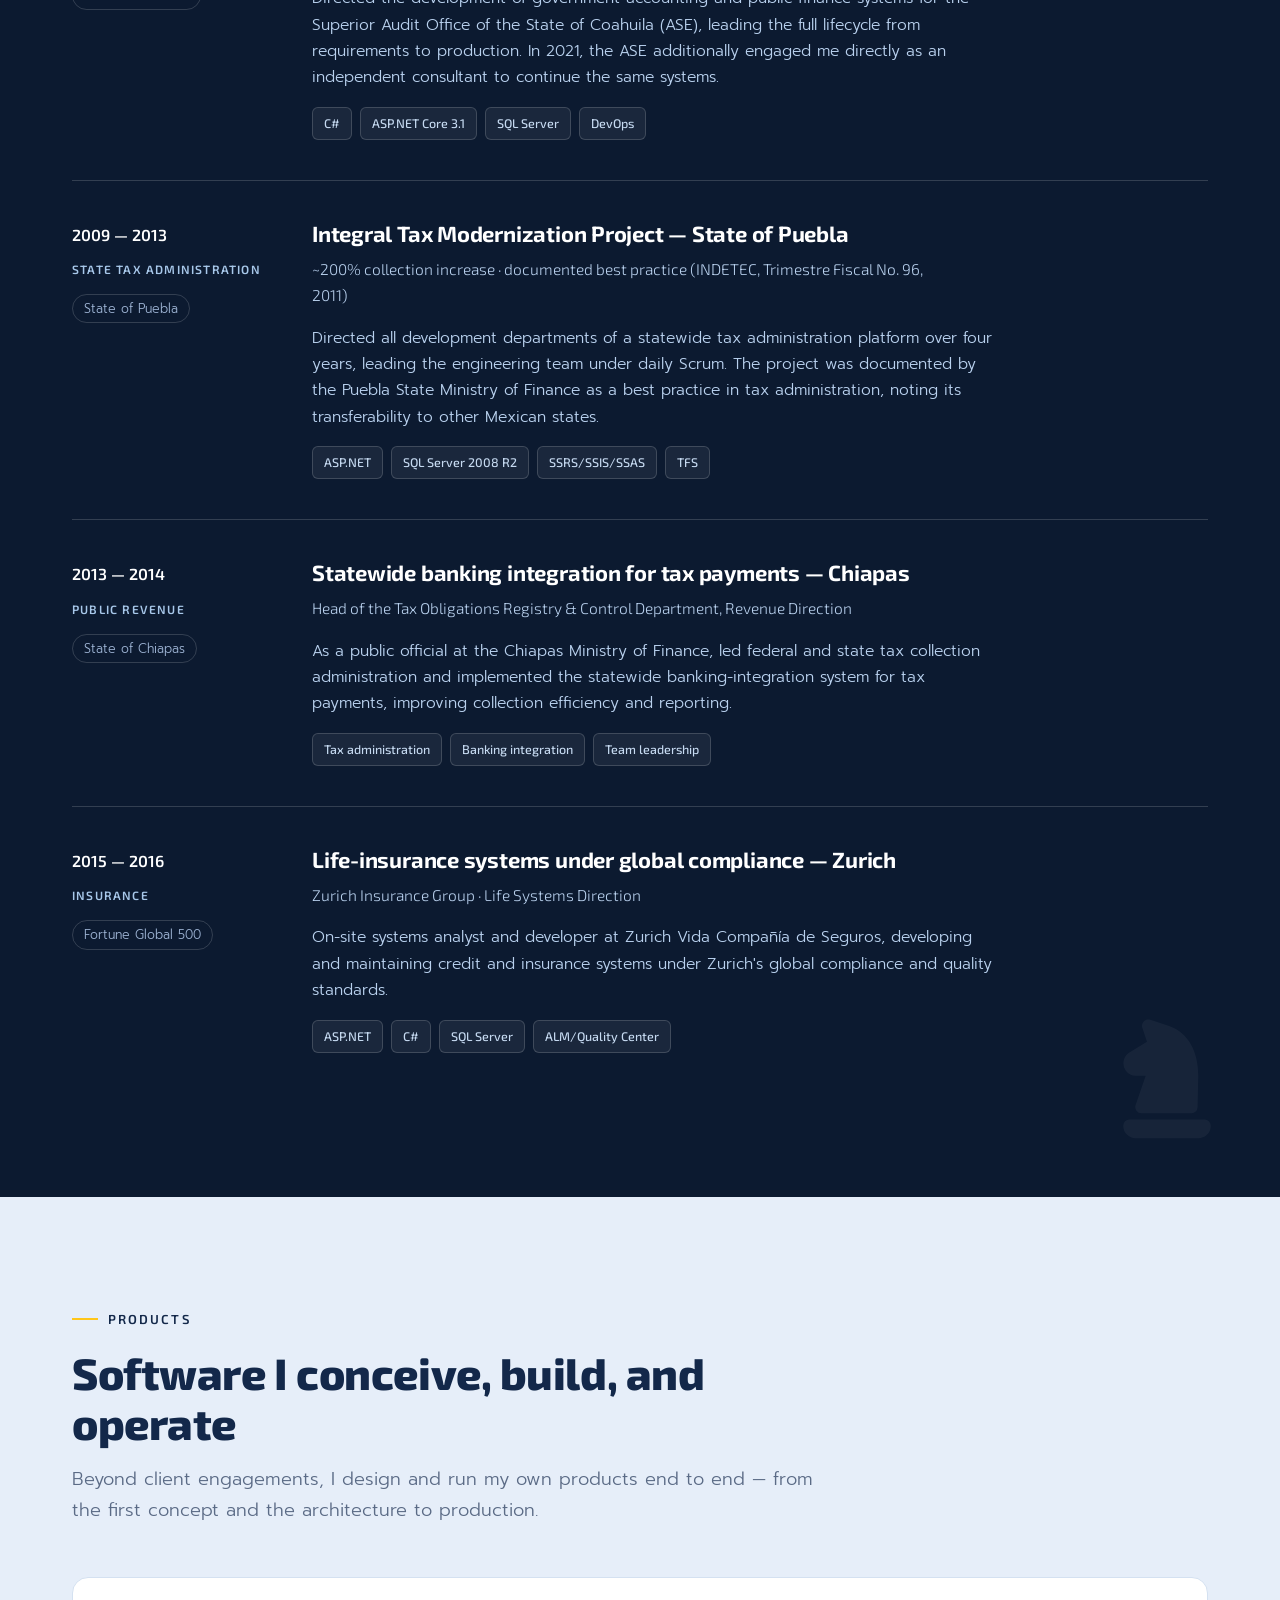
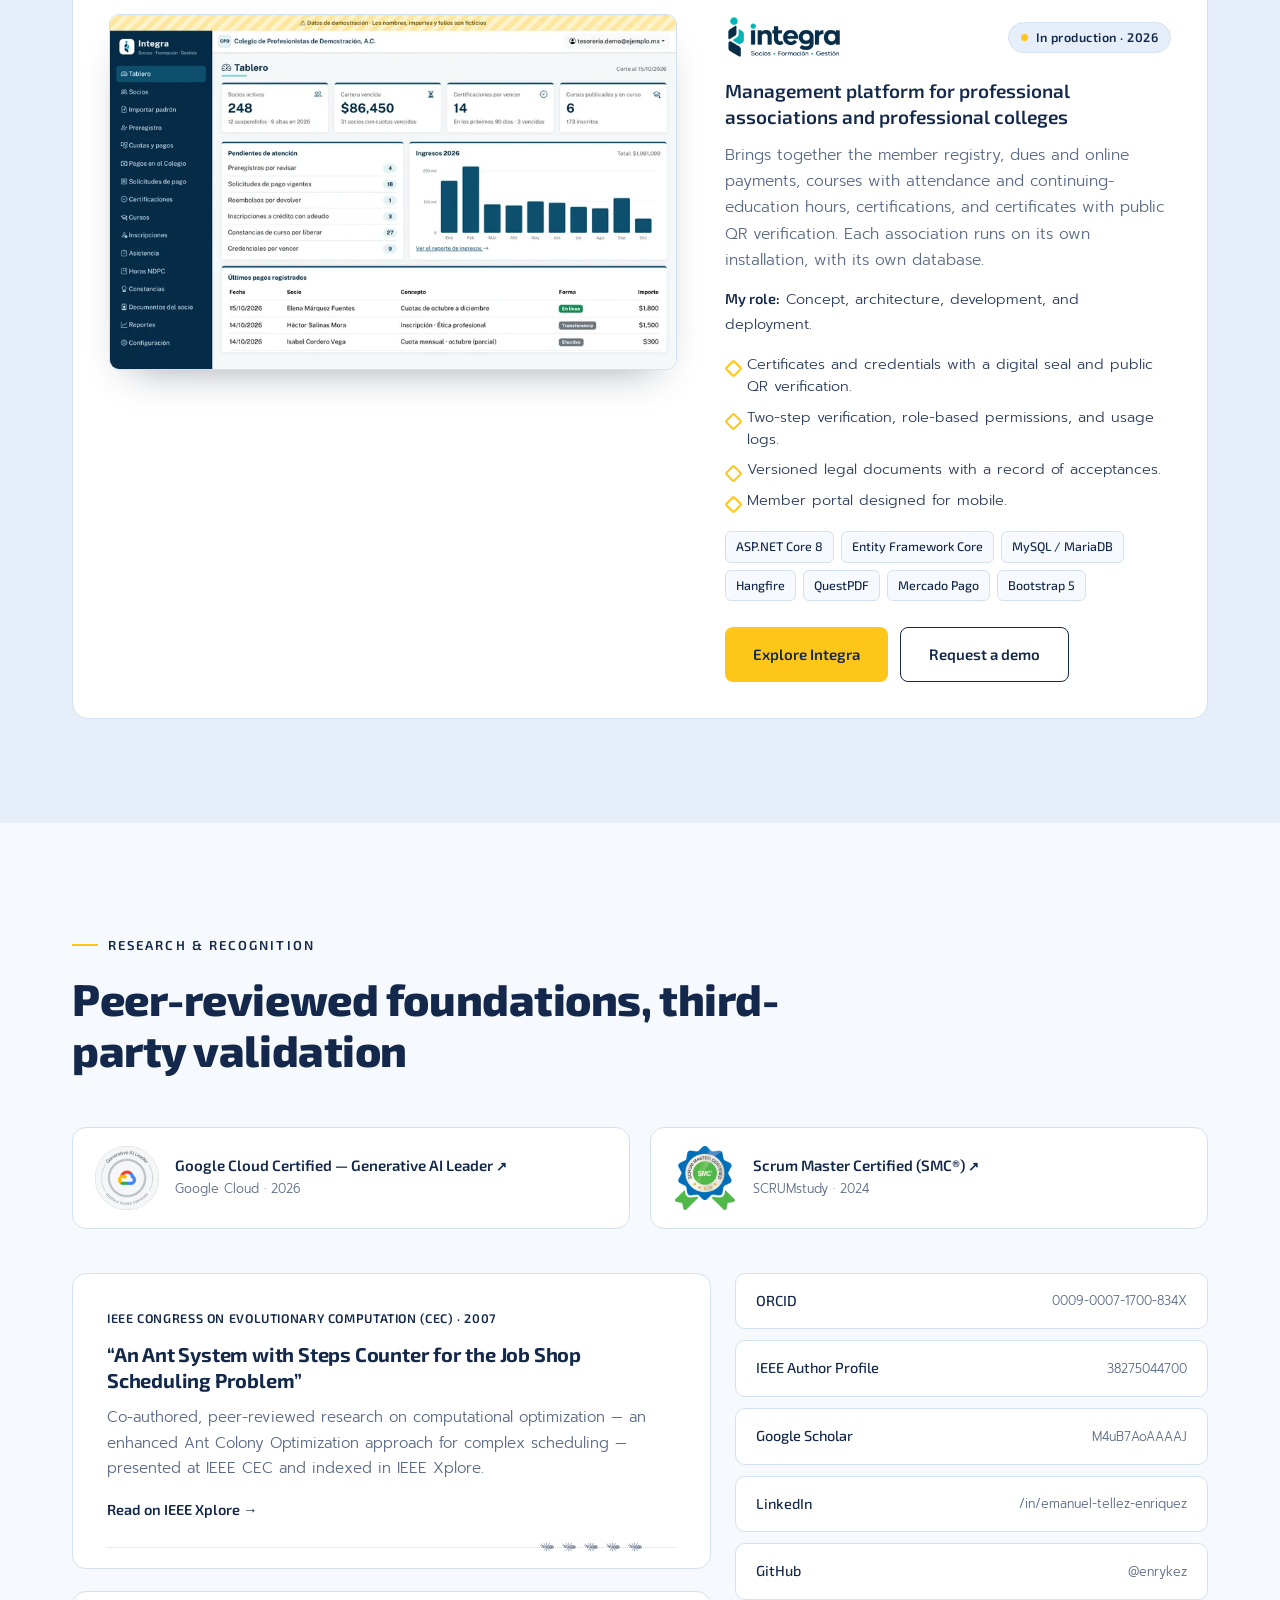
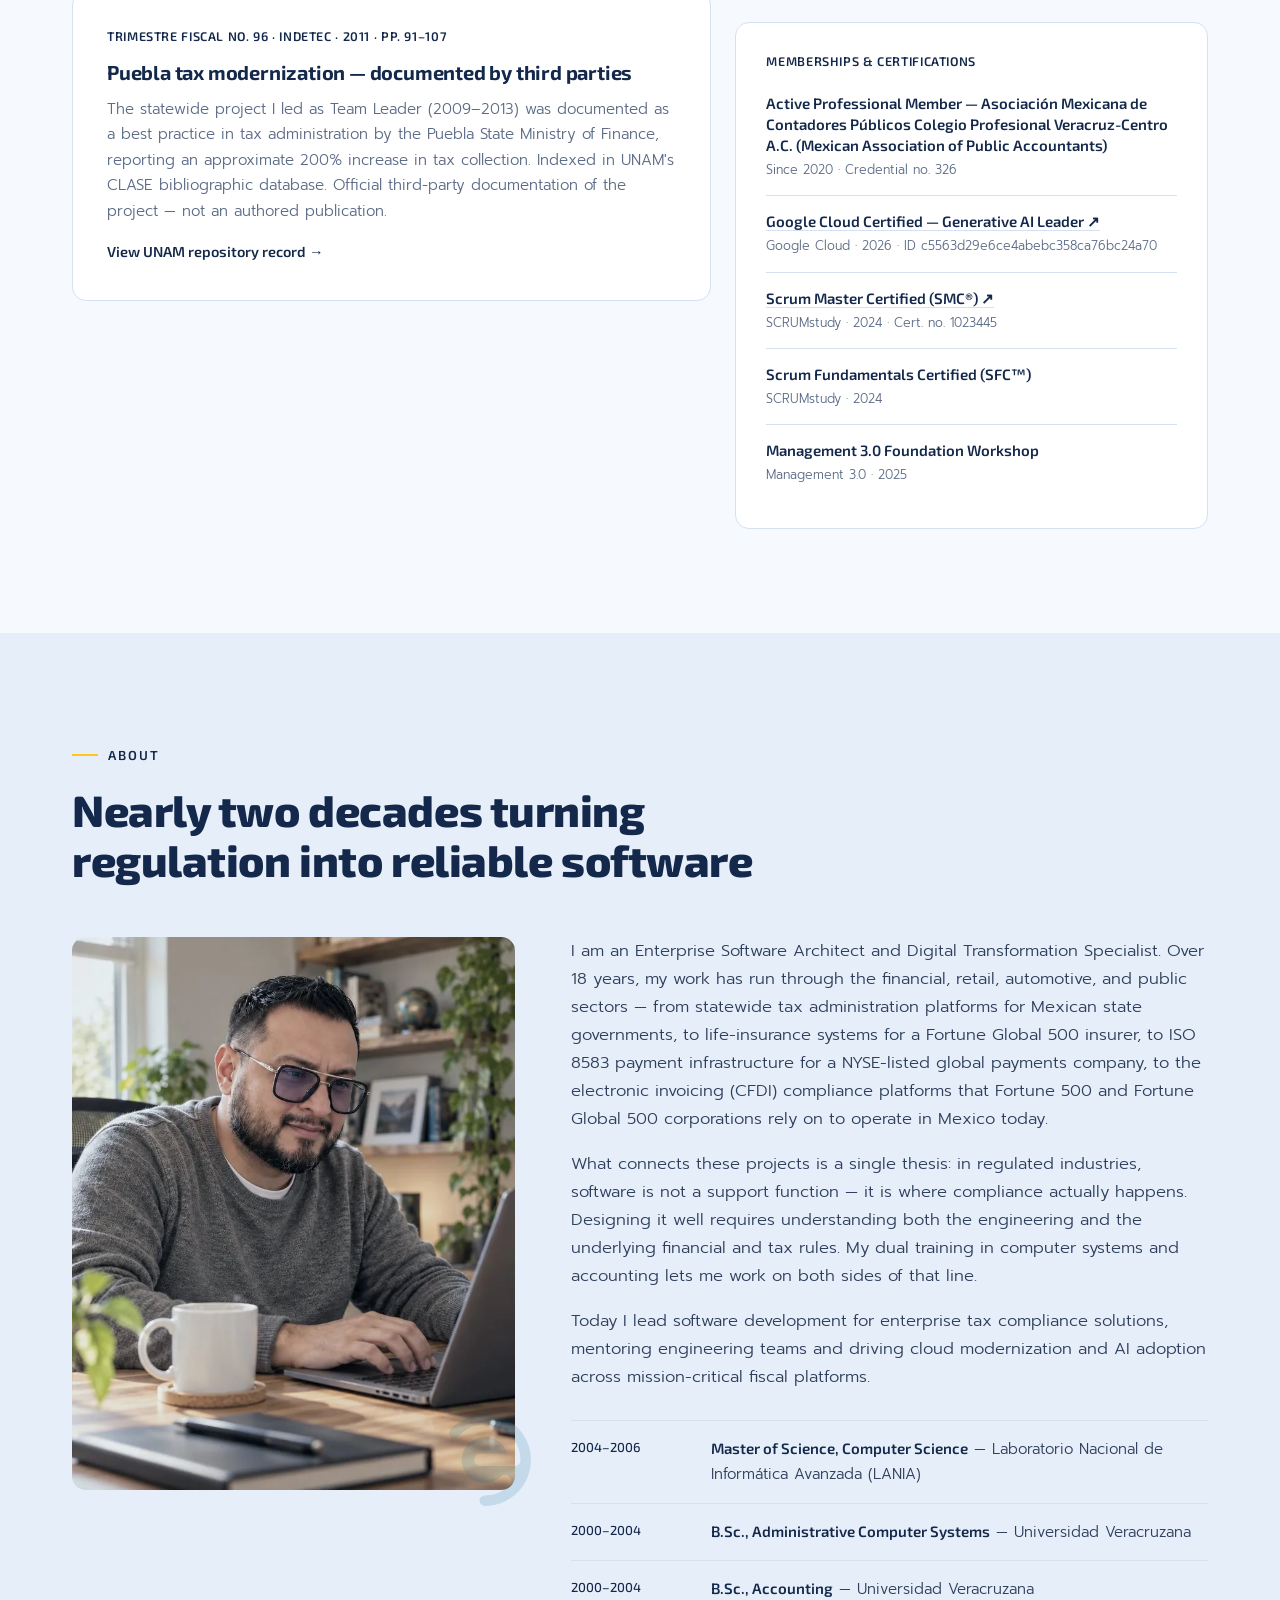
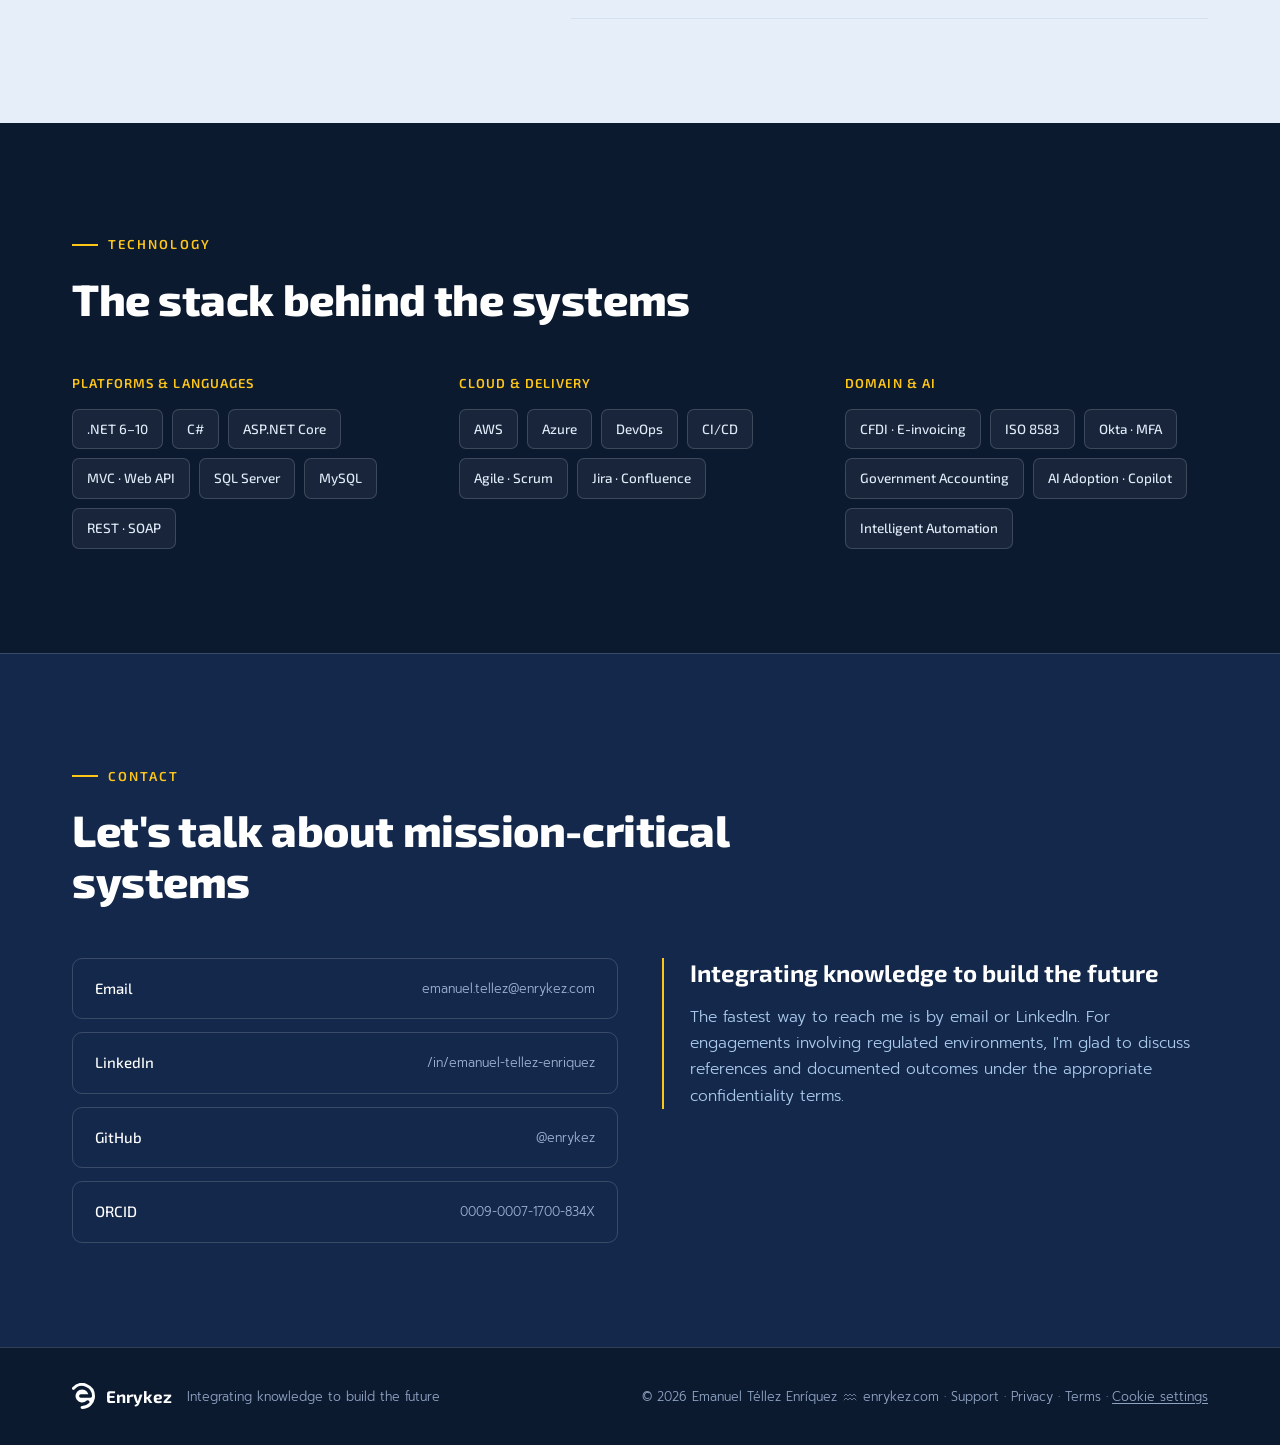
==== commit f080d6b2: "feat(brand): logotipo Enrykez Brand Kit v2 (isotipo SVG, favicon y manifest) - Reemplaza enrykez-sym" ====
--- a/index.html
+++ b/index.html
@@ -19,9 +19,12 @@
 <meta property="og:locale:alternate" content="es_MX">
 <meta name="twitter:card" content="summary_large_image">
 <meta name="theme-color" content="#0C1A30">
-<link rel="icon" href="assets/favicon.ico" sizes="any">
-<link rel="icon" href="assets/favicon-32.png" type="image/png" sizes="32x32">
-<link rel="apple-touch-icon" href="assets/apple-touch-icon.png">
+<link rel="icon" href="/favicon.ico" sizes="48x48">
+<link rel="icon" href="/favicon.svg" type="image/svg+xml">
+<link rel="icon" href="/favicon-32x32.png" type="image/png" sizes="32x32">
+<link rel="icon" href="/favicon-16x16.png" type="image/png" sizes="16x16">
+<link rel="apple-touch-icon" href="/apple-touch-icon.png">
+<link rel="manifest" href="/site.webmanifest">
 <link rel="preload" as="image" href="assets/emanuel-hero-600.webp" imagesrcset="assets/emanuel-hero-600.webp 600w, assets/emanuel-hero-1086.webp 1086w" imagesizes="(max-width:1000px) 420px, 600px" type="image/webp">
 <link rel="preconnect" href="https://fonts.googleapis.com">
 <link rel="preconnect" href="https://fonts.gstatic.com" crossorigin>
@@ -115,7 +118,7 @@
 nav{position:sticky;top:0;z-index:60;background:rgba(12,26,48,.9);backdrop-filter:blur(12px);border-bottom:1px solid var(--line-dark)}
 .nav-inner{display:flex;align-items:center;justify-content:space-between;height:70px}
 .brand-lock{display:flex;align-items:center;gap:11px;text-decoration:none}
-.brand-lock img{width:30px;height:auto}
+.brand-lock img{height:30px;width:auto}
 .brand-lock .wordmark{font-family:var(--display);font-weight:700;font-size:20px;color:#fff;letter-spacing:.01em}
 .nav-links{display:flex;gap:30px;align-items:center}
 .nav-links a{color:#C2D7F0;font-family:var(--display);font-size:14.5px;font-weight:500;text-decoration:none}
@@ -144,13 +147,13 @@
 .ant-trail svg{width:14px;height:14px;transform:scaleX(-1)}
 .paper:hover .ant-trail .ants{transform:translateX(-60%)}
 .aq-glyph{display:inline-block;width:14px;height:10px;margin:0 6px;vertical-align:middle;color:#8FA3C2;opacity:.7}
-.hero-symbol-wm{position:absolute;right:-6%;bottom:-14%;width:52%;max-width:640px;opacity:.05;pointer-events:none;filter:brightness(0) invert(1)}
+.hero-symbol-wm{position:absolute;right:-6%;bottom:-14%;width:52%;max-width:640px;height:auto;opacity:.05;pointer-events:none}
 .hero-grid{position:relative;display:grid;grid-template-columns:1.02fr 1fr;align-items:end;min-height:640px;z-index:2}
 .hero-photo{align-self:end;margin-left:-32px}
 .hero-photo img{width:100%;max-width:600px;height:auto;display:block}
 .hero-copy{align-self:center;padding:80px 0 90px 8px}
 .hero-eyebrow{display:flex;align-items:center;gap:12px;margin-bottom:22px}
-.hero-eyebrow img{width:34px;height:auto;filter:brightness(0) invert(1);opacity:.92}
+.hero-eyebrow img{height:34px;width:auto}
 .hero-eyebrow span{font-family:var(--display);font-weight:600;font-size:13.5px;letter-spacing:.2em;text-transform:uppercase;color:var(--celeste)}
 .hero h1{color:#fff;font-size:clamp(34px,4.6vw,56px);font-weight:800;line-height:1.05;margin-bottom:14px}
 .hero .role{font-family:var(--display);font-weight:500;font-size:clamp(16px,2vw,20px);color:#C6DAF1;margin-bottom:26px}
@@ -184,7 +187,7 @@
 .exp-cell .dom{font-family:var(--display);font-size:12px;font-weight:600;letter-spacing:.08em;text-transform:uppercase;color:var(--brand);margin-bottom:14px}
 .exp-cell p{font-size:15px;color:var(--muted);font-weight:300}
 .hybrid{margin-top:28px;background:linear-gradient(100deg,#1A3560 0%,var(--brand-deep) 100%);border-radius:16px;padding:36px 40px;display:flex;gap:24px;align-items:center;color:#EEF4FB}
-.hybrid .hb-symbol{width:64px;flex:none;filter:brightness(0) invert(1);opacity:.9}
+.hybrid .hb-symbol{height:64px;width:auto;flex:none}
 .hybrid h3{color:#fff;font-size:20px;margin-bottom:8px}
 .hybrid p{font-size:15.5px;color:#DCE8F6;font-weight:300}
 
@@ -273,7 +276,7 @@
 .about-grid{display:grid;grid-template-columns:.82fr 1.18fr;gap:56px;align-items:start}
 .about-photo{position:relative}
 .about-photo img{border-radius:14px;width:100%;height:auto;aspect-ratio:4/5;object-fit:cover;object-position:center top}
-.about-photo .wm{position:absolute;right:-16px;bottom:-16px;width:82px;opacity:.14}
+.about-photo .wm{position:absolute;right:-16px;bottom:-16px;width:82px;height:auto;aspect-ratio:auto;object-fit:contain;border-radius:0;opacity:.14}
 .about-copy p{margin-bottom:17px;font-size:16.5px;font-weight:300}
 .edu{margin-top:28px;border-top:1px solid var(--line)}
 .edu-row{display:grid;grid-template-columns:120px 1fr;gap:20px;padding:15px 0;border-bottom:1px solid var(--line);font-size:15px;font-weight:300}
@@ -300,7 +303,7 @@
 footer{background:var(--brand-abyss);border-top:1px solid var(--line-dark);padding:34px 0}
 .footer-inner{display:flex;justify-content:space-between;align-items:center;gap:18px;flex-wrap:wrap}
 .footer-brand{display:flex;align-items:center;gap:11px}
-.footer-brand img{width:26px;filter:brightness(0) invert(1);opacity:.85}
+.footer-brand img{height:26px;width:auto}
 .footer-brand .wm{font-family:var(--display);font-weight:700;color:#fff;font-size:17px}
 .footer-brand .sl{font-family:var(--body);font-weight:300;font-size:12.5px;color:#8FA3C2;margin-left:4px}
 .footer-meta{font-family:var(--body);font-weight:300;font-size:12.5px;color:#8FA3C2}
@@ -358,7 +361,7 @@
 <nav>
   <div class="wrap nav-inner">
     <a class="brand-lock" href="#top">
-      <img src="assets/enrykez-symbol-white.png" alt="Enrykez">
+      <img src="assets/enrykez-isotipo-negativo.svg" alt="Enrykez" width="27" height="30">
       <span class="wordmark">Enrykez</span>
     </a>
     <button class="menu-btn" aria-label="Menu" aria-expanded="false" onclick="var n=document.getElementById('navlinks');var o=n.classList.toggle('open');this.setAttribute('aria-expanded',o)">☰</button>
@@ -455,7 +458,7 @@
       <circle cx="1312.2" cy="467.1" r="4.5"/>
     </g>
   </svg>
-  <img class="hero-symbol-wm" src="assets/enrykez-symbol-white.png" alt="" aria-hidden="true">
+  <img class="hero-symbol-wm" src="assets/enrykez-isotipo-negativo.svg" alt="" aria-hidden="true" width="640" height="720">
   <div class="wrap hero-grid">
     <div class="hero-photo">
       <picture>
@@ -465,7 +468,7 @@
     </div>
     <div class="hero-copy">
       <div class="hero-eyebrow">
-        <img src="assets/enrykez-symbol-white.png" alt="">
+        <img src="assets/enrykez-isotipo-negativo.svg" alt="" width="30" height="34">
         <span>Enrykez</span>
       </div>
       <h1>Emanuel Téllez Enríquez</h1>
@@ -529,7 +532,7 @@
       </div>
     </div>
     <div class="hybrid reveal">
-      <img class="hb-symbol" src="assets/enrykez-symbol-white.png" alt="">
+      <img class="hb-symbol" src="assets/enrykez-isotipo-negativo.svg" alt="" width="57" height="64">
       <div>
         <h3><span class="en">A hybrid profile: technology + accounting</span><span class="es">Un perfil híbrido: tecnología + contaduría</span></h3>
         <p><span class="en">I hold dual bachelor's degrees in Computer Systems and Accounting, and formal employer records recognize me as “technical leader and accountant” in governmental accounting. This rare combination is why governments and multinationals engage me for systems where the code must embody the tax law itself.</span><span class="es">Tengo doble licenciatura en Sistemas Computacionales Administrativos y Contaduría, y registros formales de empleadores me reconocen como “líder técnico y contador” en contabilidad gubernamental. Esta combinación poco común es la razón por la que gobiernos y multinacionales me contratan para sistemas donde el código debe materializar la propia ley fiscal.</span></p>
@@ -785,7 +788,7 @@
           <source type="image/webp" srcset="assets/emanuel-about-casual.webp">
           <img src="assets/emanuel-about-casual.jpg" alt="Emanuel Téllez Enríquez working at his desk" width="720" height="900" loading="lazy" decoding="async">
         </picture>
-        <img class="wm" src="assets/enrykez-symbol-brand.png" alt="" aria-hidden="true">
+        <img class="wm" src="assets/enrykez-isotipo-positivo.svg" alt="" aria-hidden="true" width="82" height="92">
       </div>
       <div class="about-copy reveal">
         <p><span class="en">I am an Enterprise Software Architect and Digital Transformation Specialist. Over 18 years, my work has run through the financial, retail, automotive, and public sectors — from statewide tax administration platforms for Mexican state governments, to life-insurance systems for a Fortune Global 500 insurer, to ISO 8583 payment infrastructure for a NYSE-listed global payments company, to the electronic invoicing (CFDI) compliance platforms that Fortune 500 and Fortune Global 500 corporations rely on to operate in Mexico today.</span><span class="es">Soy Arquitecto de Software Empresarial y Especialista en Transformación Digital. A lo largo de 18 años, mi trabajo ha atravesado los sectores financiero, retail, automotriz y público — desde plataformas estatales de administración tributaria para gobiernos de estados mexicanos, hasta sistemas de seguros de vida para una aseguradora Fortune Global 500, infraestructura de pagos ISO 8583 para una compañía global de pagos listada en NYSE, y las plataformas de cumplimiento de facturación electrónica (CFDI) en las que corporaciones Fortune 500 y Fortune Global 500 confían hoy para operar en México.</span></p>
@@ -848,7 +851,7 @@
 <footer>
   <div class="wrap footer-inner">
     <div class="footer-brand">
-      <img src="assets/enrykez-symbol-white.png" alt="Enrykez">
+      <img src="assets/enrykez-isotipo-negativo.svg" alt="Enrykez" width="23" height="26">
       <span class="wm">Enrykez</span>
       <span class="sl"><span class="en">Integrating knowledge to build the future</span><span class="es">Integrar conocimiento para construir el futuro</span></span>
     </div>
